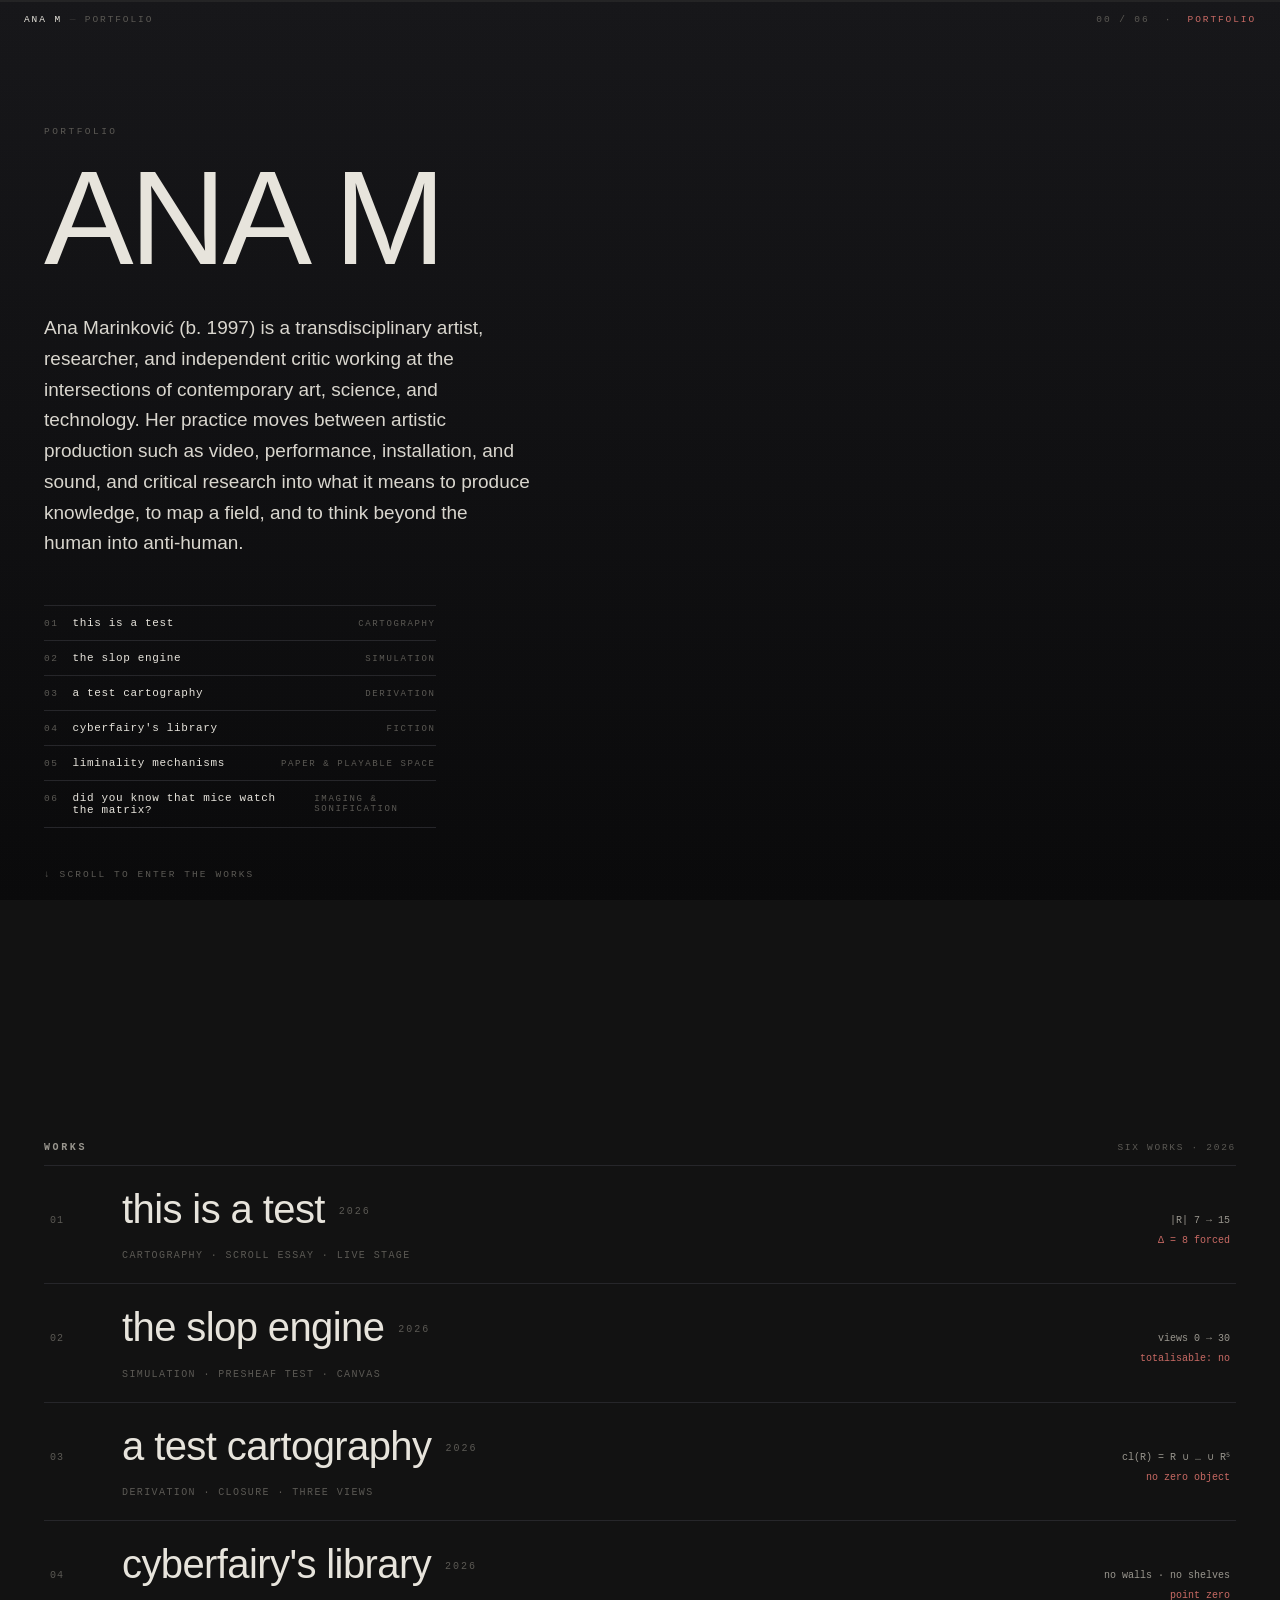
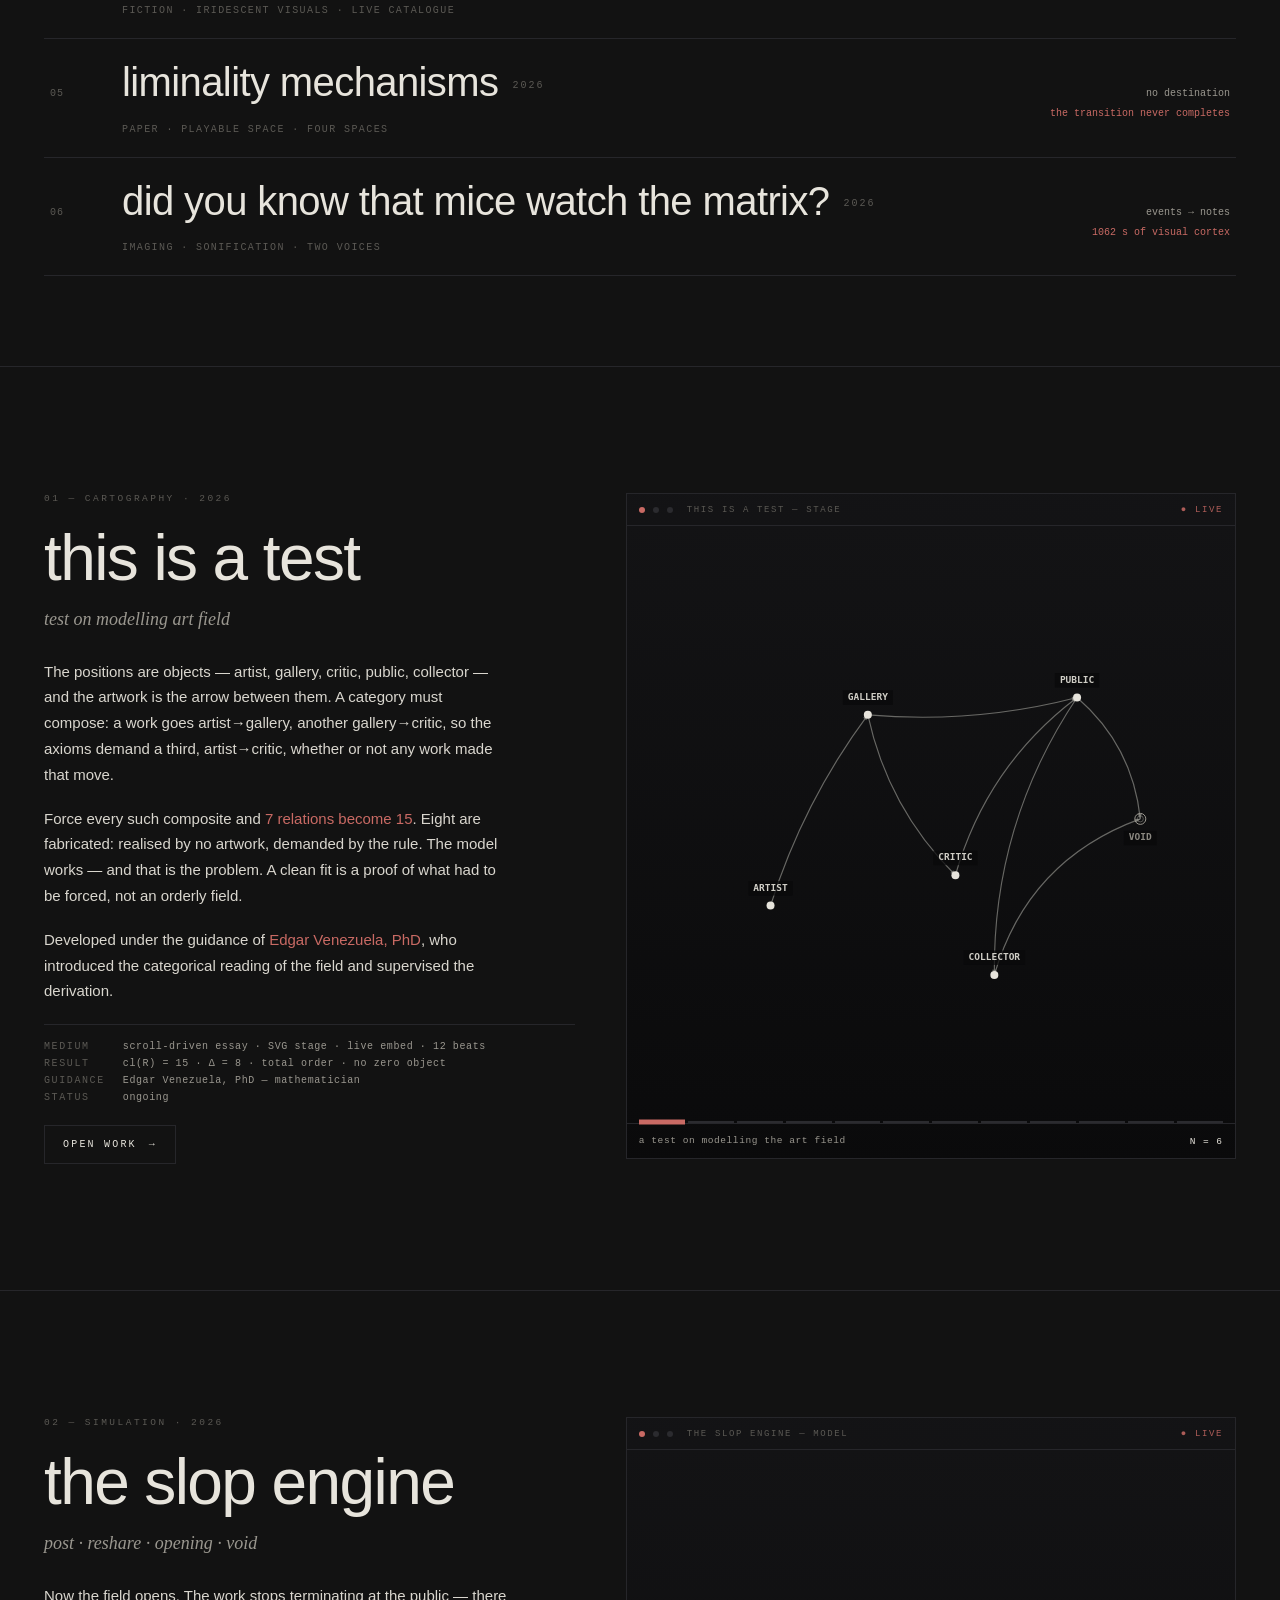
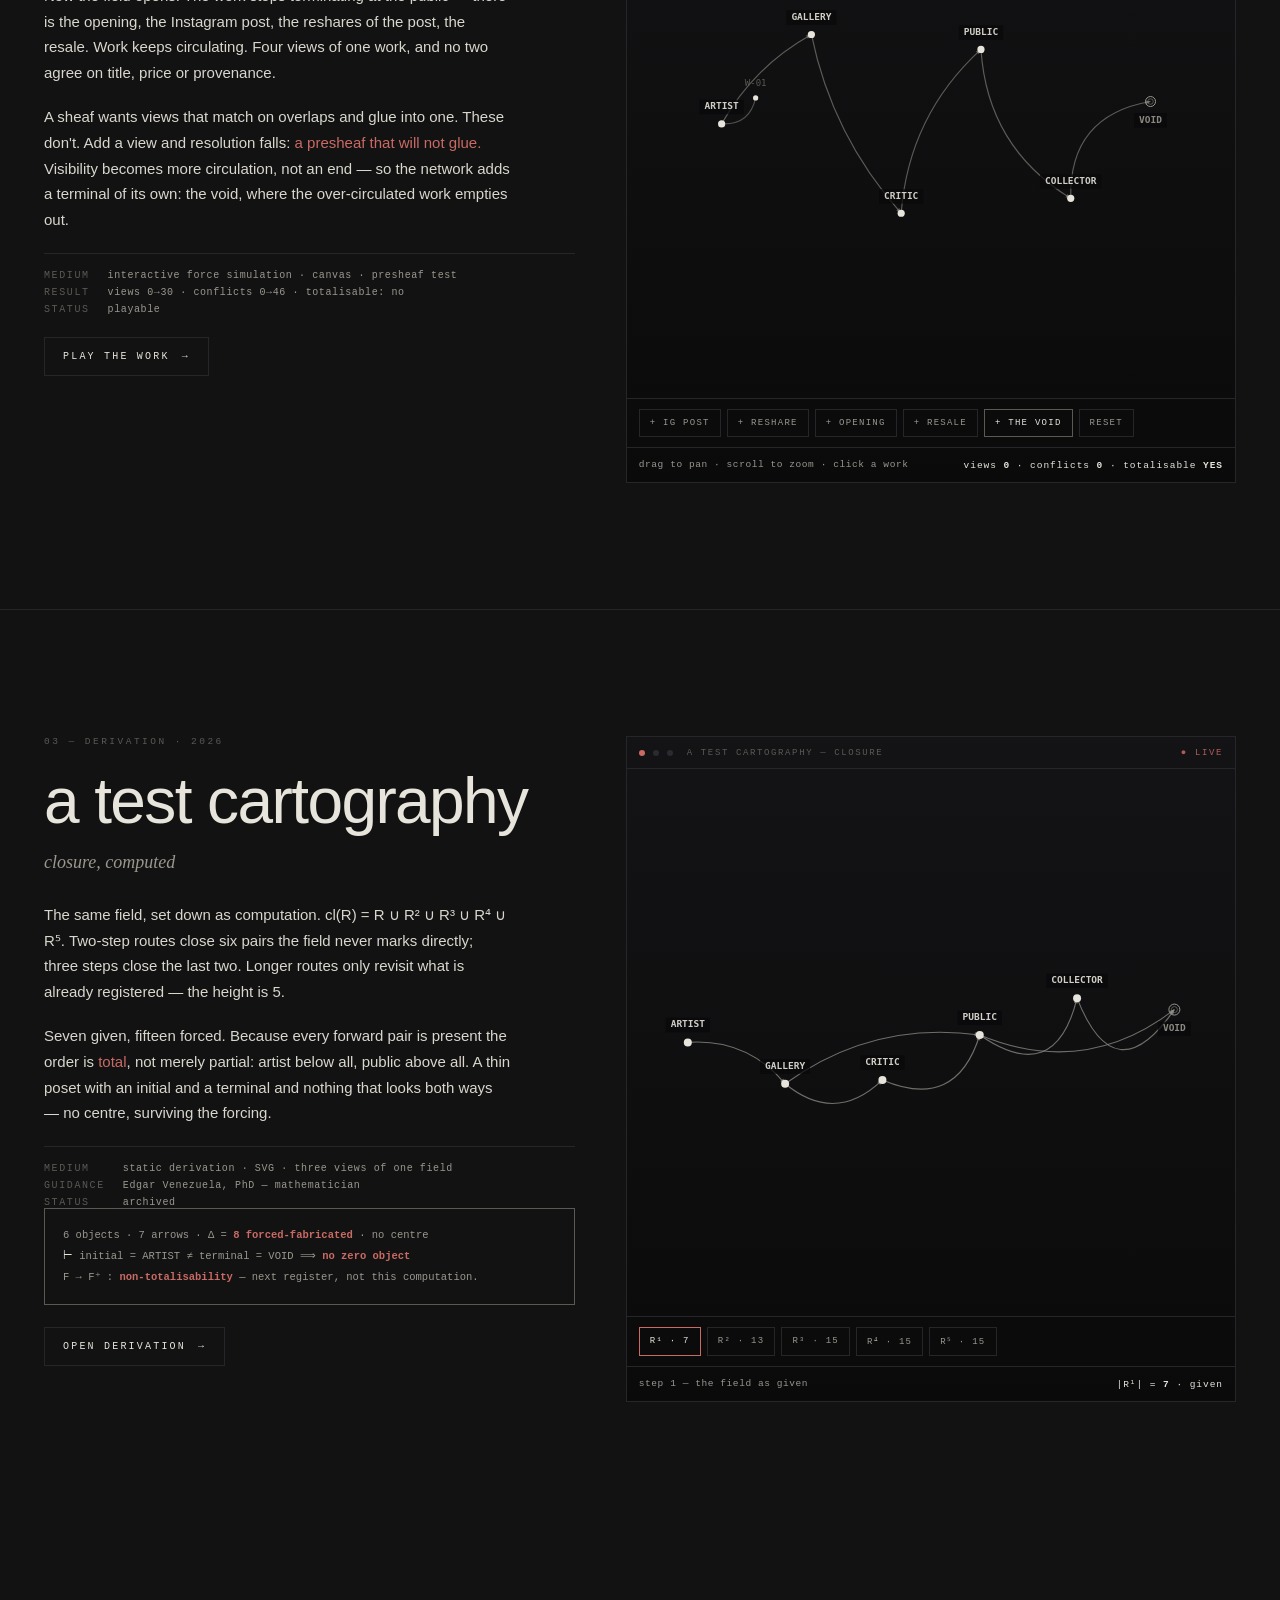
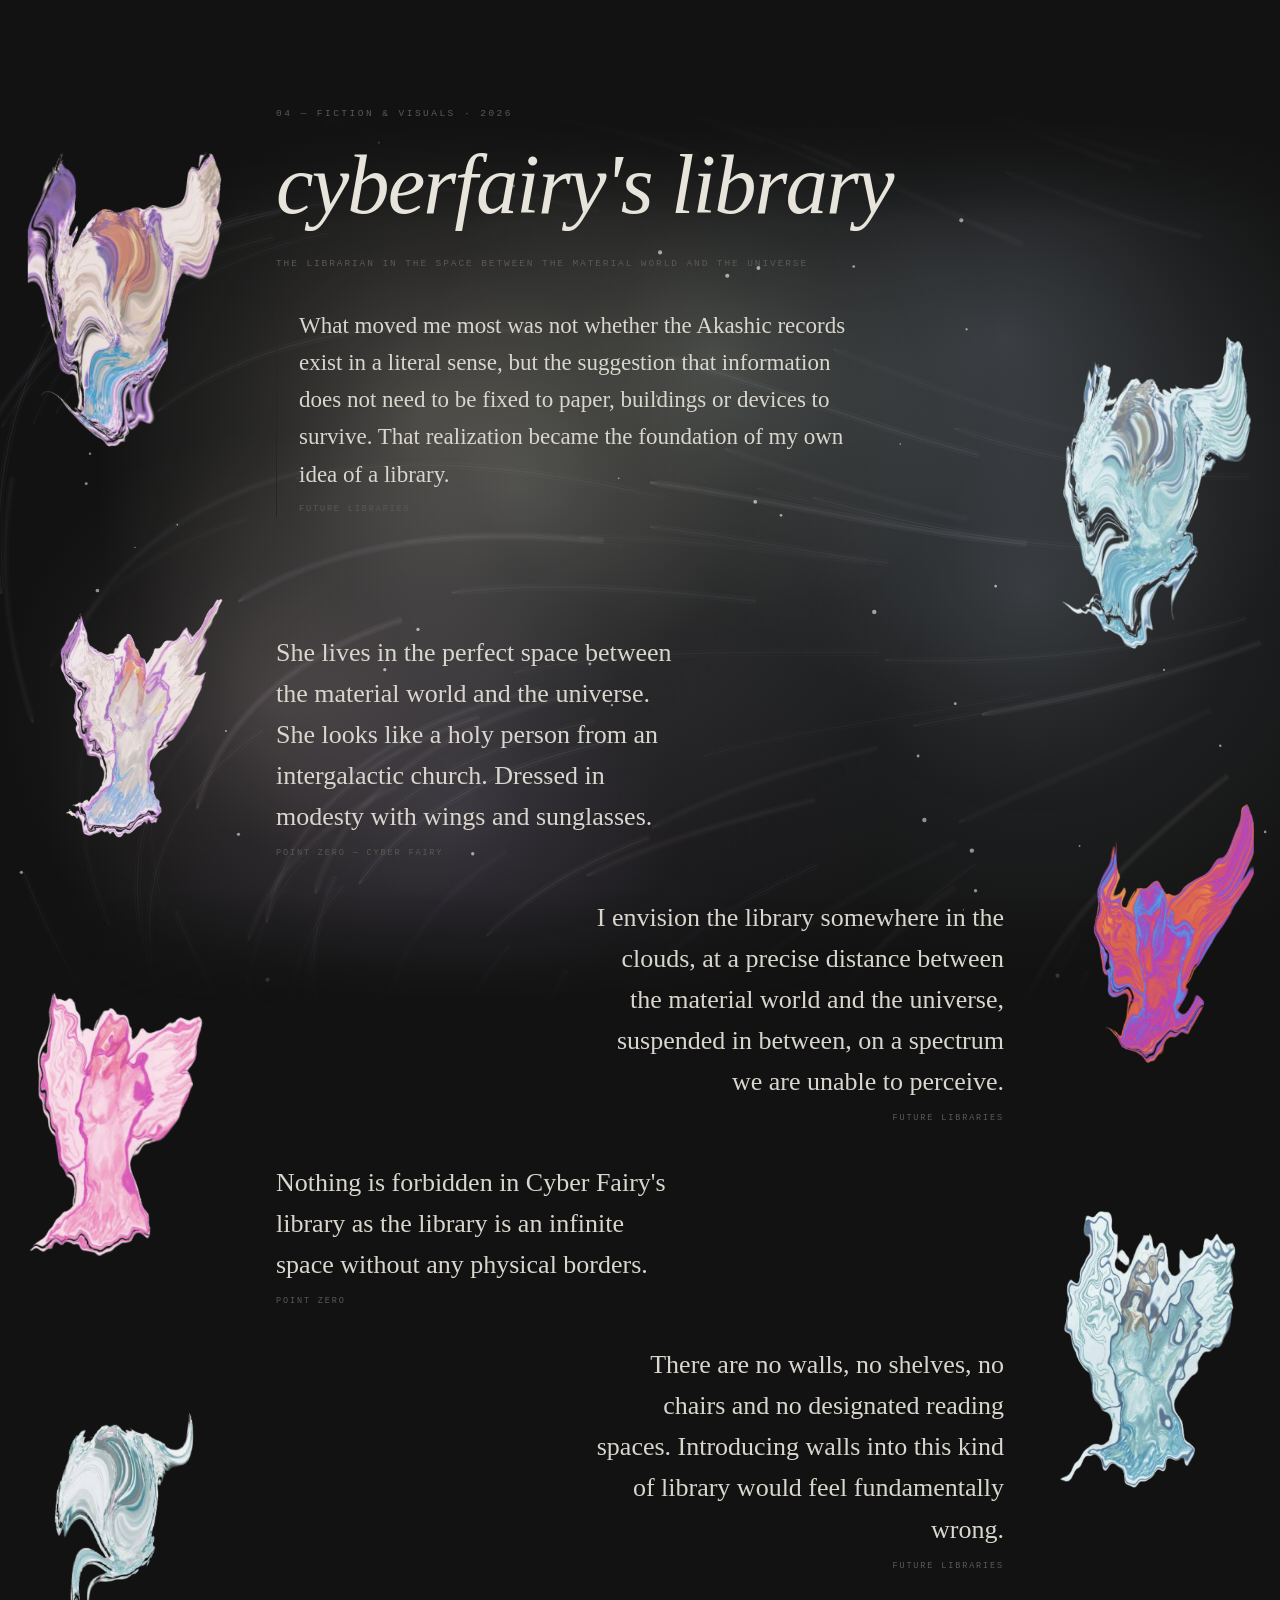
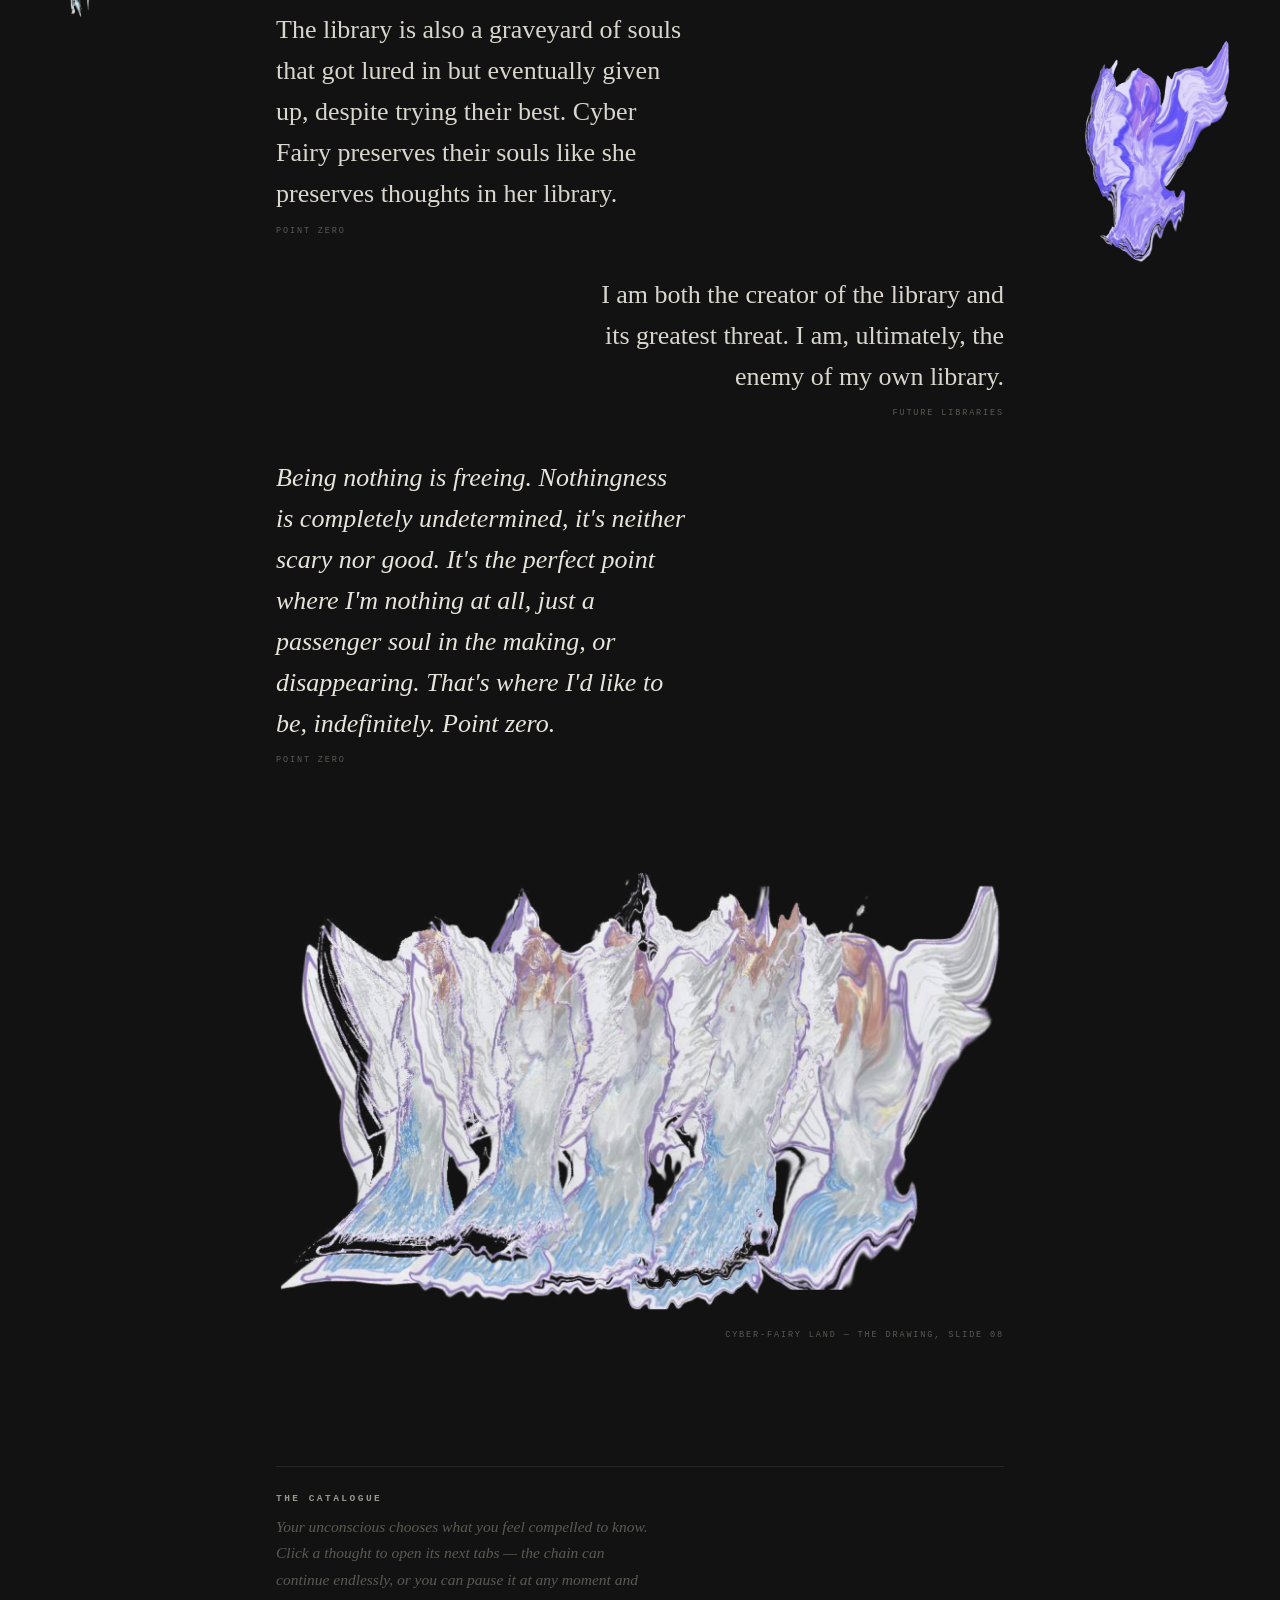
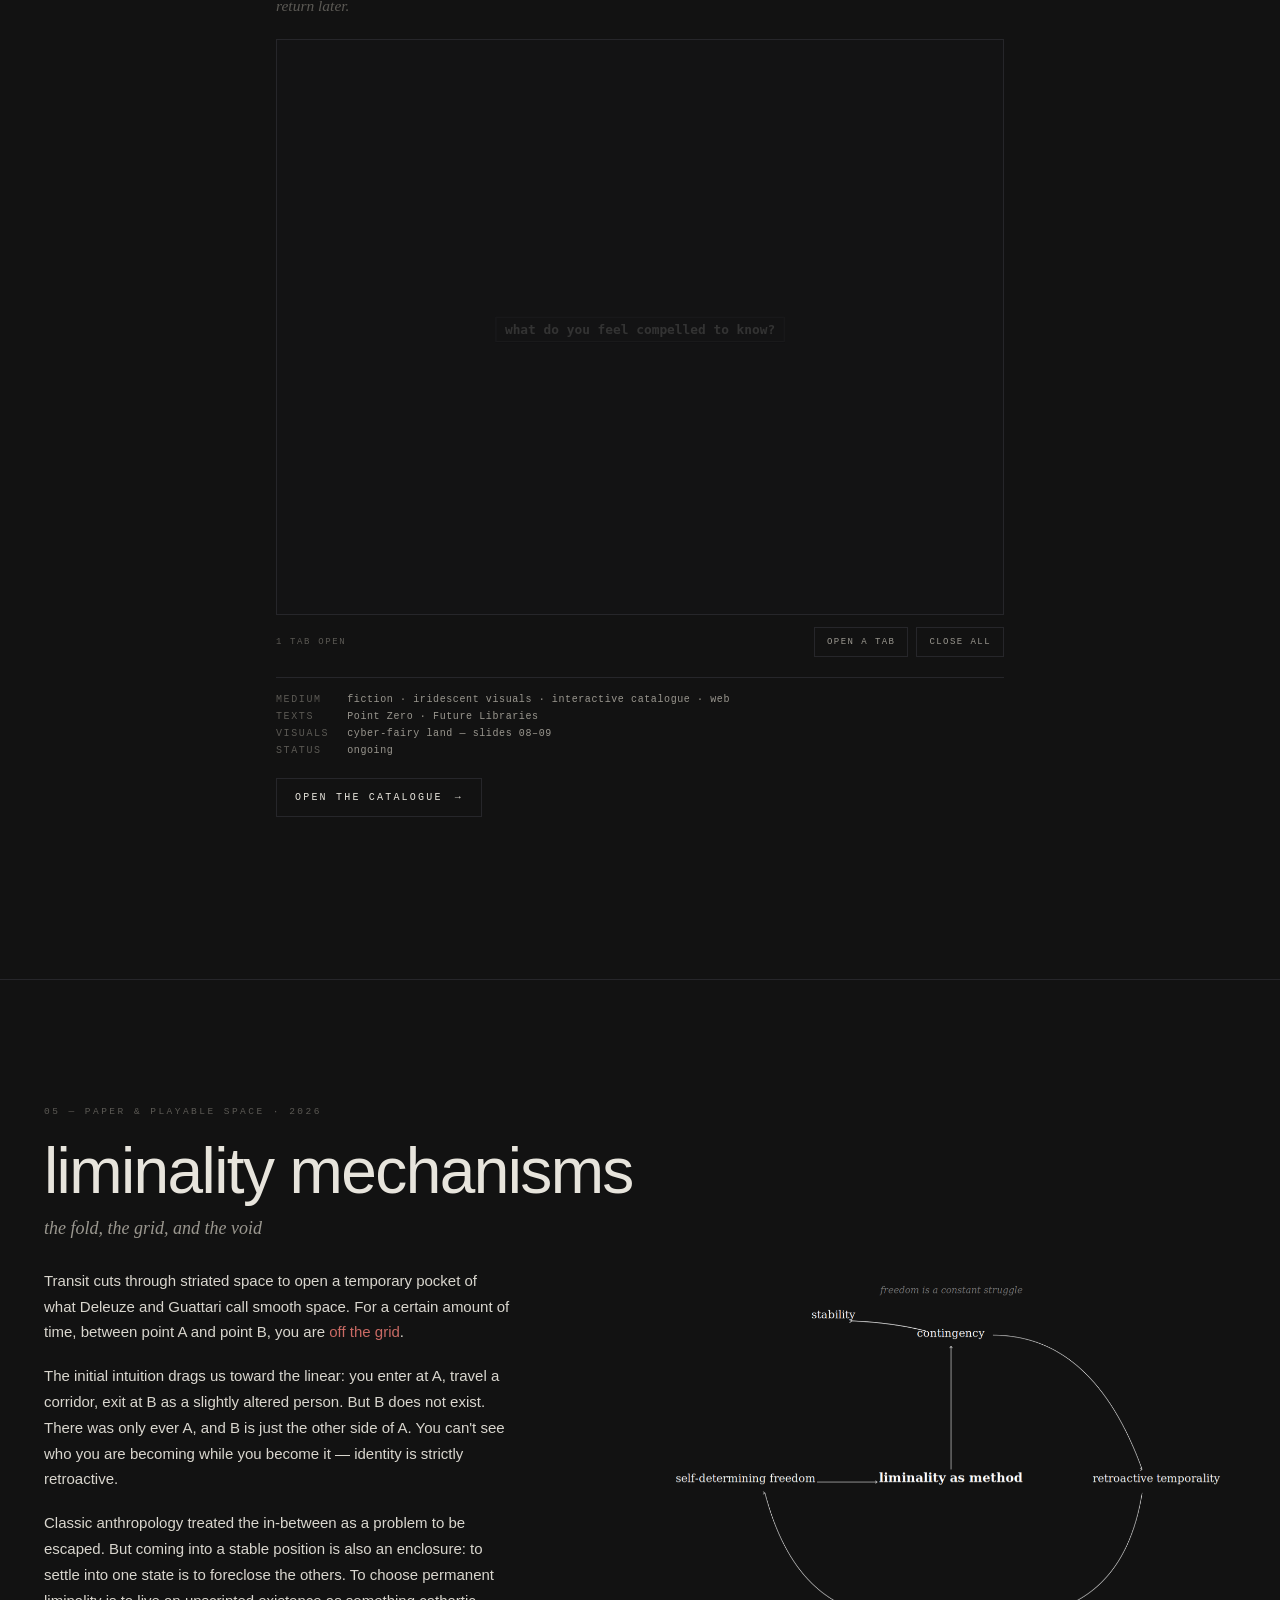
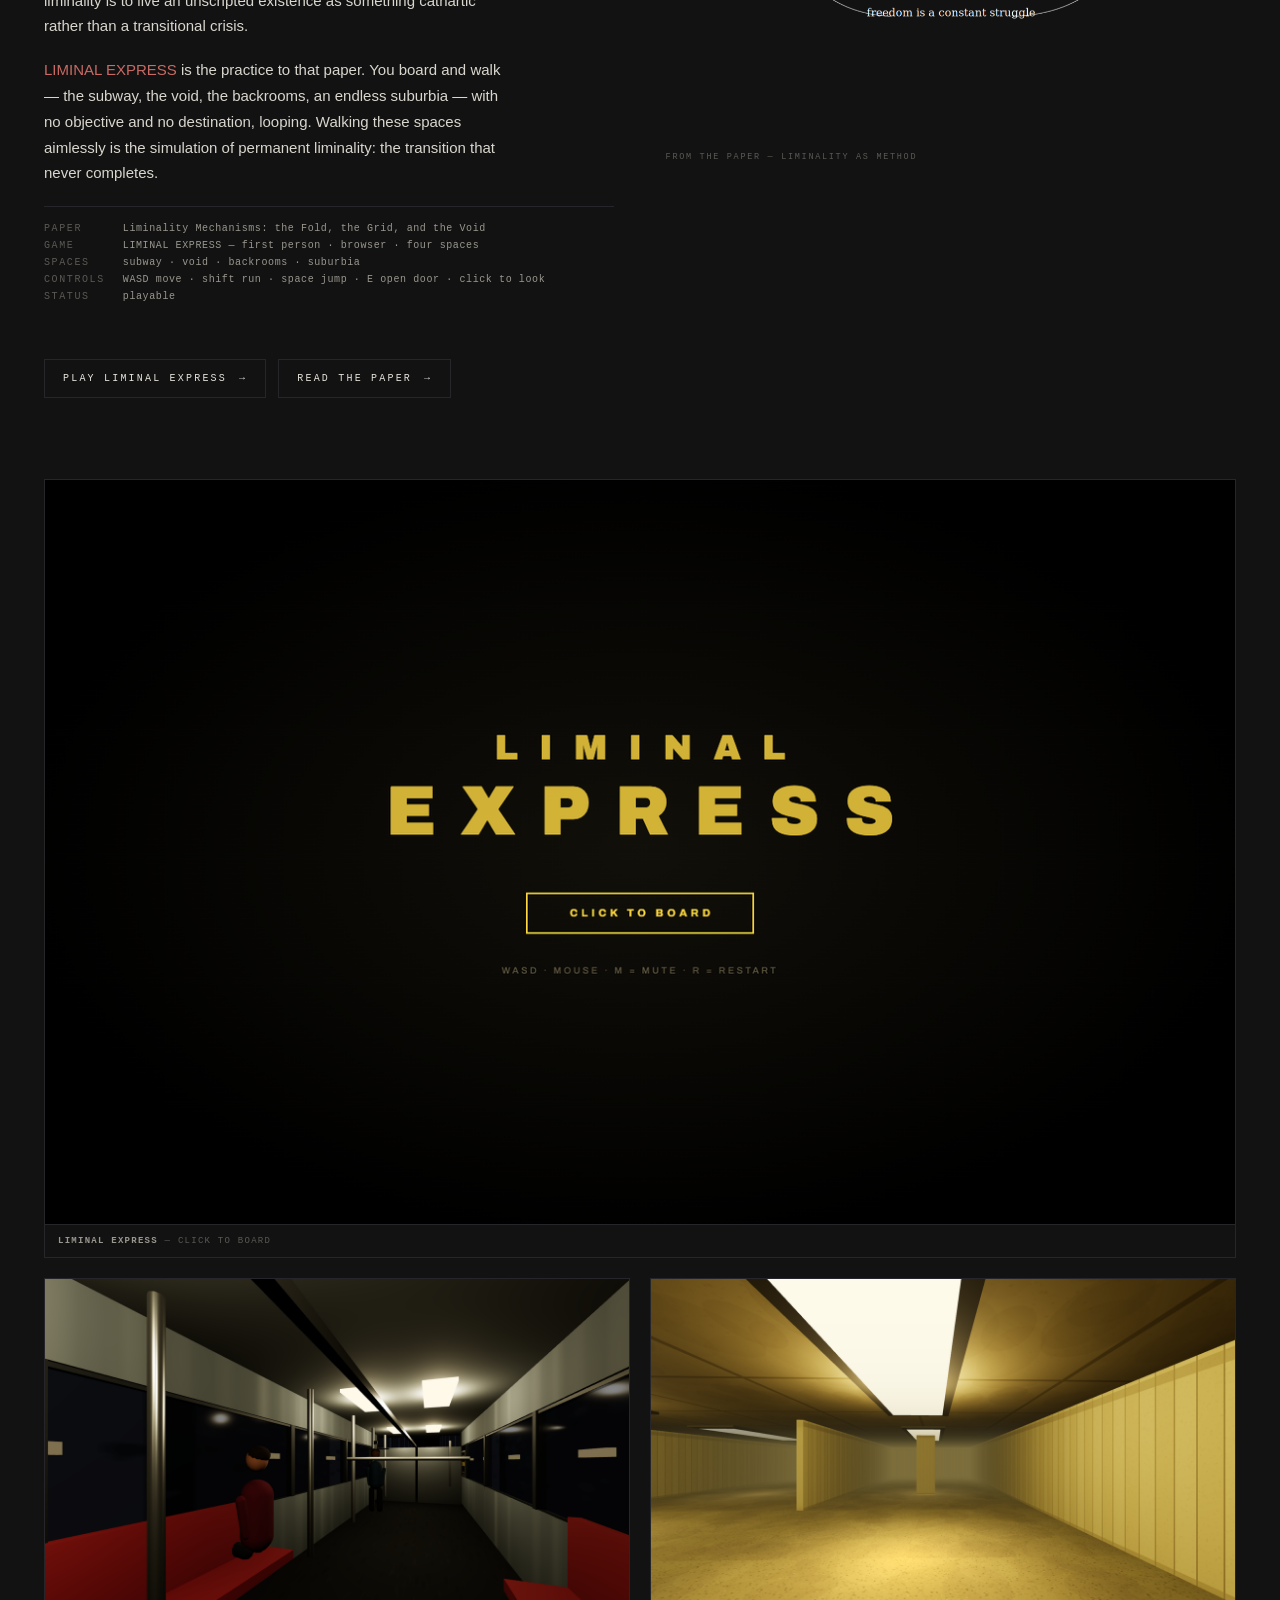
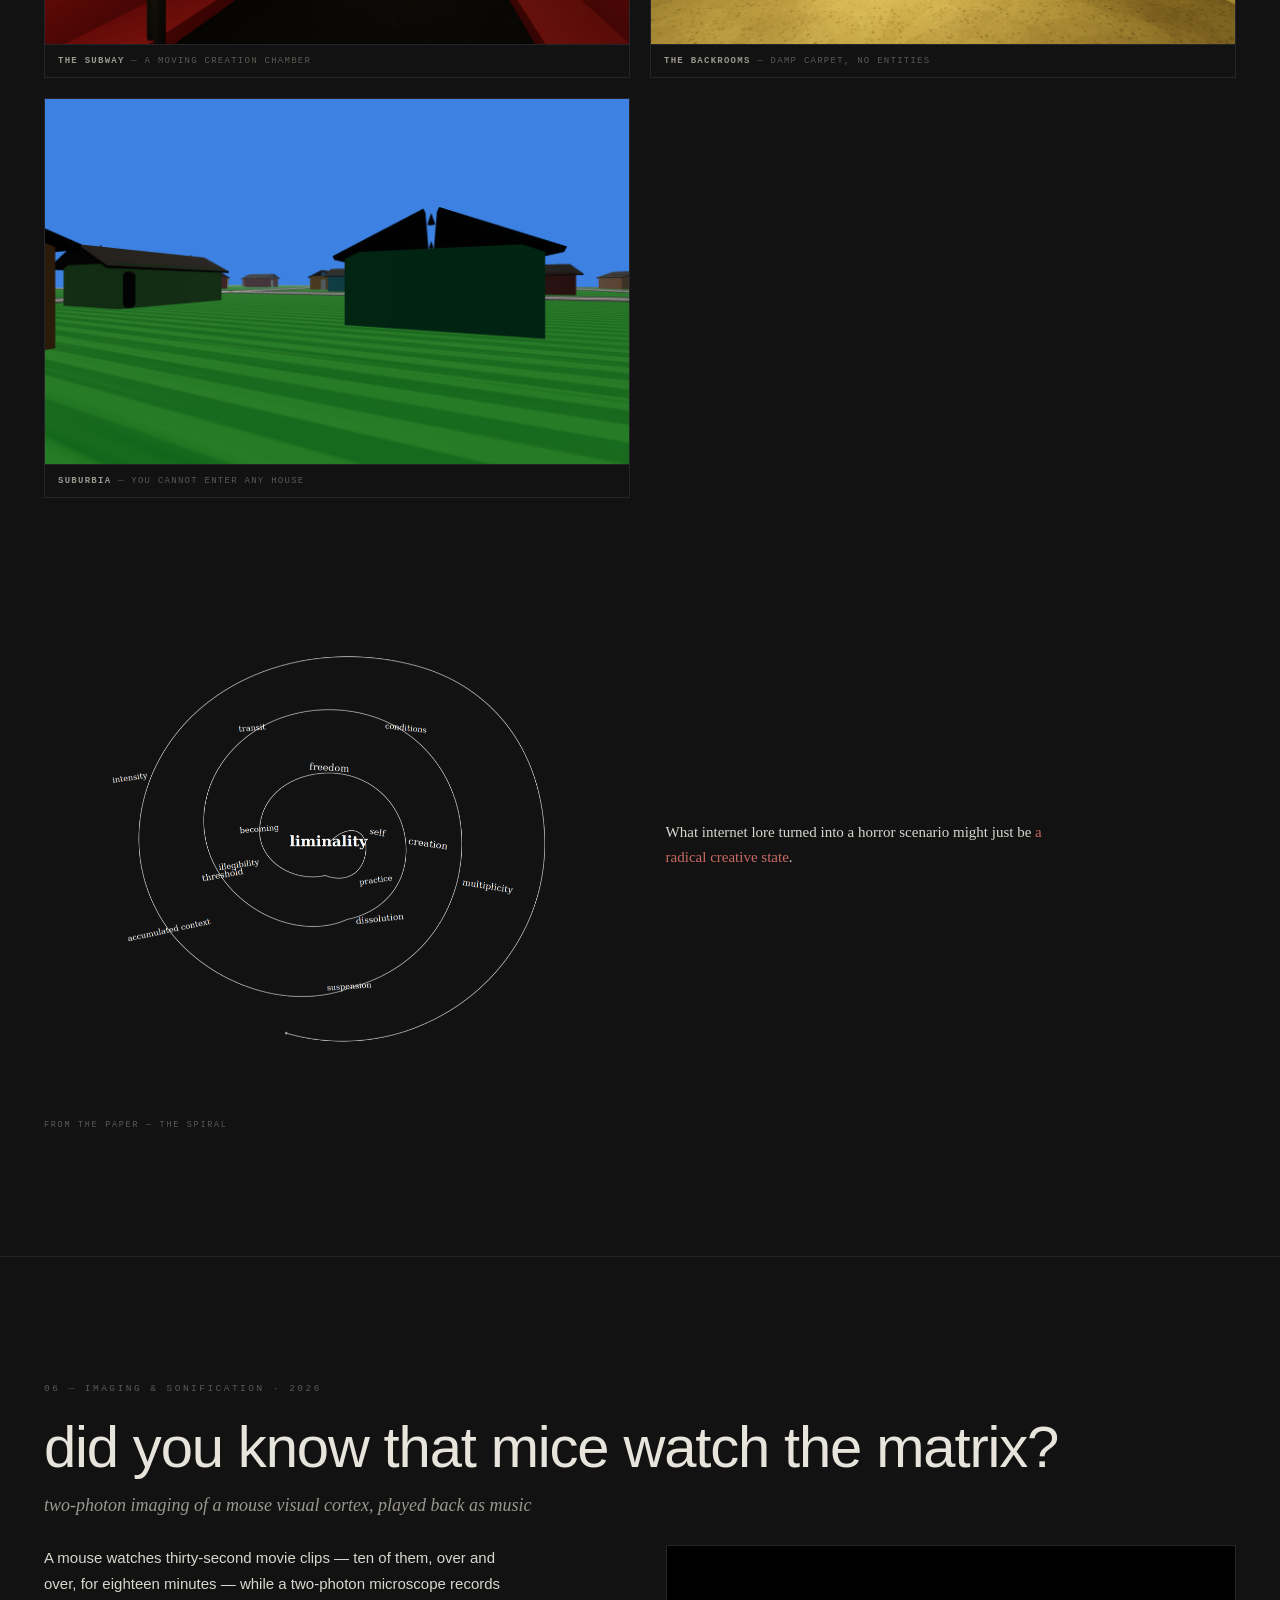
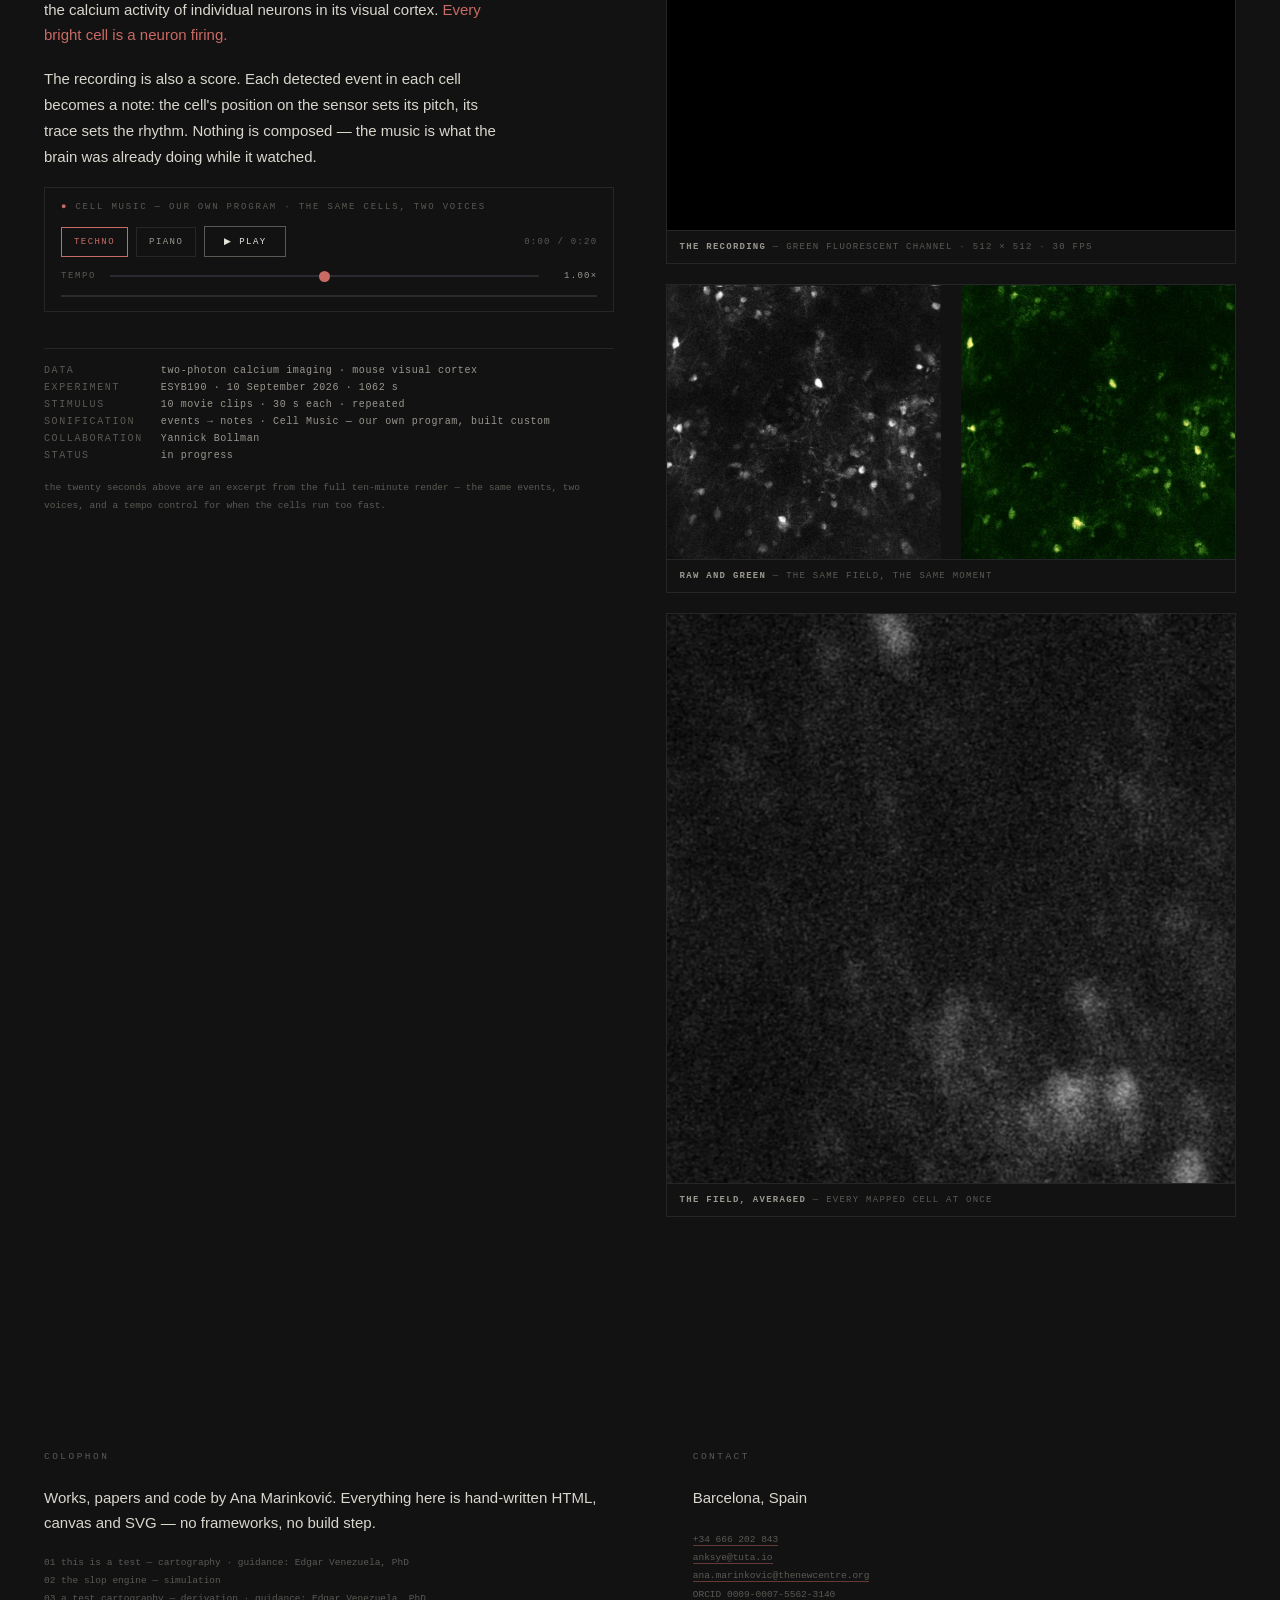
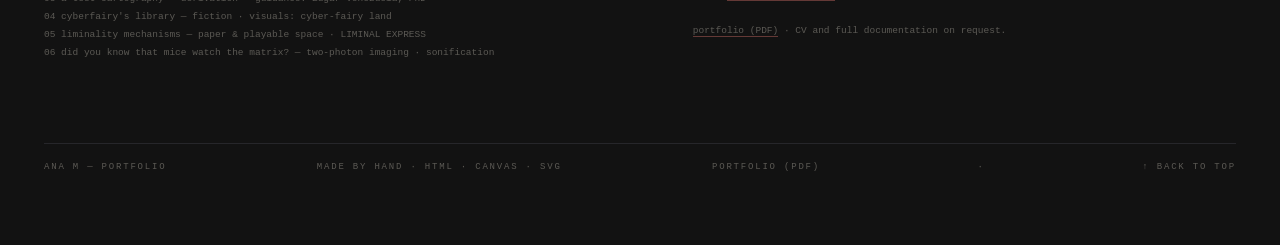
==== index.html @ 108de3d3 "Add files via upload" ====
<!doctype html>
<html lang="en">
<head>
<meta charset="utf-8">
<meta name="viewport" content="width=device-width, initial-scale=1">
<meta name="color-scheme" content="dark">
<title>Ana M — Portfolio</title>
<!-- ============================================================
     Ana M — portfolio
     01 this is a test            a-test-cartography.html
     02 cyberfairy's library      (fiction + iridescent visuals + live catalogue)
     03 the slop engine           points-of-view.html
     04 a test cartography        test-cartography.html
     EDIT: contact line near the bottom (search for you@example.com)
     ============================================================ -->
<style>
:root{
  --bg0:#17171a; --bg1:#0a0a0b;
  --ink:#e7e4dc; --soft:#d9d6ce; --mut:#9a978f; --dim:#5b5954; --hair:#26262a;
  --red:#c96a64; --red-dim:#8a5550;
  --mono:ui-monospace,SFMono-Regular,Menlo,Consolas,'Courier New',monospace;
  --sans:Roboto,-apple-system,BlinkMacSystemFont,'Segoe UI','Helvetica Neue',Arial,sans-serif;
  --serif:Georgia,'Times New Roman',serif;
}
*{box-sizing:border-box}
html{scroll-behavior:smooth;scrollbar-color:#2b2b2f #0d0d0e}
body{
  margin:0;background:linear-gradient(180deg,var(--bg0) 0%,var(--bg1) 100%) fixed;
  color:var(--ink);font-family:var(--sans);-webkit-font-smoothing:antialiased;
  overflow-x:hidden;
}
::selection{background:var(--red);color:#0a0a0b}
::-webkit-scrollbar{width:9px}
::-webkit-scrollbar-track{background:#0d0d0e}
::-webkit-scrollbar-thumb{background:#2b2b2f}
a{color:inherit;text-decoration:none}
@media (pointer:fine){ body{cursor:none} a,button{cursor:none} }

/* ---------- fixed furniture ---------- */
#field{position:fixed;inset:0;width:100%;height:100%;z-index:1;pointer-events:none}
body.plated #field{opacity:.26}
#grain{
  position:fixed;inset:0;z-index:3;pointer-events:none;opacity:.5;
  background-image:radial-gradient(rgba(255,255,255,.028) 1px,transparent 1px);
  background-size:3px 3px;mix-blend-mode:overlay;
}
#prog{position:fixed;top:0;left:0;right:0;height:2px;background:rgba(231,228,220,.06);z-index:50}
#prog i{display:block;height:100%;width:0;background:var(--ink)}
#hud{
  position:fixed;top:14px;left:24px;right:24px;z-index:50;pointer-events:none;
  display:flex;justify-content:space-between;gap:16px;
  font-family:var(--mono);font-size:9.5px;letter-spacing:.2em;text-transform:uppercase;color:var(--dim);
}
#hud b{color:var(--ink);font-weight:500}
#hud .red{color:var(--red)}
#reticle{position:fixed;left:0;top:0;z-index:60;pointer-events:none;opacity:0;transition:opacity .25s}
#reticle i{
  position:absolute;display:block;width:26px;height:26px;margin:-13px 0 0 -13px;
  border:1px solid rgba(231,228,220,.28);border-radius:50%;transition:border-color .18s,transform .18s;
}
#reticle u{position:absolute;display:block;background:rgba(231,228,220,.5);transition:background .18s}
#reticle u:nth-child(2){width:1px;height:7px;margin:-16px 0 0 0}
#reticle u:nth-child(3){width:1px;height:7px;margin:9px 0 0 0}
#reticle u:nth-child(4){width:7px;height:1px;margin:0 0 0 -16px}
#reticle u:nth-child(5){width:7px;height:1px;margin:0 0 0 9px}
#reticle.on i{border-color:var(--red);transform:scale(1.5)}
#reticle.on u{background:var(--red)}
#reticle.press i{transform:scale(.7)}

/* ---------- scroll ---------- */
main{position:relative;z-index:2}
.wrap{width:min(1240px,100%);margin:0 auto;padding:0 24px}

#hero{min-height:100vh;display:flex;flex-direction:column;justify-content:center;padding:14vh 0 12vh}
.kick{
  font-family:var(--mono);font-size:9.5px;letter-spacing:.26em;text-transform:uppercase;
  color:var(--dim);margin:0 0 2.4em;
}
h1{
  font-size:clamp(44px,10.5vw,168px);line-height:.86;letter-spacing:-.03em;font-weight:500;
  margin:0 0 .28em;
}
h1 .r{color:var(--red)}
.lede{max-width:46ch;font-size:clamp(15px,1.5vw,19px);line-height:1.62;color:var(--soft);margin:0 0 2.4em}
.heroindex{list-style:none;margin:0 0 2.6em;padding:0;max-width:44ch}
.heroindex li{
  display:flex;align-items:baseline;gap:14px;padding:11px 0;border-top:1px solid var(--hair);
  font-family:var(--mono);font-size:11px;letter-spacing:.06em;color:var(--ink);
}
.heroindex li:last-child{border-bottom:1px solid var(--hair)}
.heroindex li span{color:var(--dim);font-size:9.5px;letter-spacing:.16em}
.heroindex li em{margin-left:auto;font-style:normal;font-size:9px;letter-spacing:.18em;text-transform:uppercase;color:var(--dim)}
.cue{margin-top:3em;font-family:var(--mono);font-size:9.5px;letter-spacing:.22em;text-transform:uppercase;color:var(--dim)}
.cue span{display:inline-block;animation:bob 2.4s ease-in-out infinite}
@keyframes bob{50%{transform:translateY(5px)}}

/* ---------- index ---------- */
#index{padding:16vh 0 10vh}
.shead{
  display:flex;align-items:baseline;justify-content:space-between;gap:20px;
  border-bottom:1px solid var(--hair);padding-bottom:12px;margin-bottom:0;
}
.shead h2{margin:0;font-family:var(--mono);font-size:10px;font-weight:600;letter-spacing:.26em;text-transform:uppercase;color:var(--mut)}
.shead em{font-family:var(--mono);font-size:9.5px;letter-spacing:.18em;color:var(--dim);font-style:normal;text-transform:uppercase}
.row{
  display:grid;grid-template-columns:52px 1fr auto;gap:20px;align-items:baseline;
  padding:22px 6px;border-bottom:1px solid var(--hair);position:relative;
  transition:padding-left .35s cubic-bezier(.2,.8,.2,1);
}
.row::before{content:'';position:absolute;left:0;top:0;bottom:0;width:2px;background:var(--red);
  transform:scaleY(0);transform-origin:top;transition:transform .35s cubic-bezier(.2,.8,.2,1)}
.row:hover{padding-left:20px}
.row:hover::before{transform:scaleY(1)}
.row .n{font-family:var(--mono);font-size:10px;color:var(--dim);letter-spacing:.1em}
.row .t{display:block;font-size:clamp(20px,3.2vw,40px);line-height:1.06;letter-spacing:-.015em;margin:0 0 .5em}
.row .t .y{font-family:var(--mono);font-size:10px;letter-spacing:.2em;color:var(--dim);margin-left:14px;vertical-align:middle}
.row .s{display:block;font-family:var(--mono);font-size:10px;letter-spacing:.14em;text-transform:uppercase;color:var(--dim);margin:0}
.row .stat{font-family:var(--mono);font-size:10px;line-height:2;color:var(--mut);text-align:right;white-space:nowrap}
.row .stat .r{color:var(--red)}
.row:hover .stat{color:var(--ink)}
@media (max-width:760px){
  .row{grid-template-columns:36px 1fr;gap:14px}
  .row .stat{grid-column:2;text-align:left;margin-top:10px}
}

/* ---------- work sections ---------- */
.work{padding:14vh 0 14vh;border-top:1px solid var(--hair)}
.wgrid{display:grid;grid-template-columns:minmax(300px,1fr) minmax(0,1.15fr);gap:clamp(24px,4vw,64px);align-items:start}
@media (max-width:980px){.wgrid{grid-template-columns:1fr}}
.wmeta{position:sticky;top:14vh}
@media (max-width:980px){.wmeta{position:static}}
.work h3{font-size:clamp(30px,5vw,64px);line-height:.98;letter-spacing:-.025em;font-weight:500;margin:.1em 0 .3em}
.work .sub{font-family:var(--serif);font-style:italic;font-size:clamp(14px,1.5vw,18px);color:var(--mut);margin:0 0 1.6em}
.work p.body{font-size:15px;line-height:1.72;color:var(--soft);margin:0 0 1.2em;max-width:56ch}
.work p.body .r{color:var(--red)}
.spec{display:grid;grid-template-columns:auto 1fr;gap:6px 18px;font-family:var(--mono);font-size:10px;
  letter-spacing:.06em;color:var(--mut);margin:2em 0 0;border-top:1px solid var(--hair);padding-top:16px}
.spec dt{color:var(--dim);letter-spacing:.16em;text-transform:uppercase}
.spec dd{margin:0}
.open{
  display:inline-flex;align-items:center;gap:12px;margin-top:2.2em;
  font-family:var(--mono);font-size:10px;letter-spacing:.22em;text-transform:uppercase;
  border:1px solid var(--hair);padding:13px 18px;position:relative;overflow:hidden;
  transition:border-color .3s,color .3s;
}
.open span{position:relative;z-index:1}
.open::after{content:'';position:absolute;inset:0;background:var(--red);transform:translateY(101%);
  transition:transform .38s cubic-bezier(.2,.8,.2,1)}
.open:hover{border-color:var(--red);color:#0a0a0b}
.open:hover::after{transform:translateY(0)}
.open .ar{transition:transform .3s}
.open:hover .ar{transform:translateX(5px)}

/* ---------- plates ---------- */
.plate{
  position:sticky;top:11vh;height:min(74vh,720px);border:1px solid var(--hair);
  background:linear-gradient(180deg,rgba(20,20,22,.92),rgba(10,10,11,.92));
  display:flex;flex-direction:column;overflow:hidden;
}
@media (max-width:980px){.plate{position:relative;top:0;height:auto;min-height:64vh}}
.ptop{
  display:flex;align-items:center;gap:8px;height:32px;padding:0 12px;border-bottom:1px solid var(--hair);
  font-family:var(--mono);font-size:9px;letter-spacing:.18em;text-transform:uppercase;color:var(--dim);flex:none;
}
.ptop .dot{width:6px;height:6px;border-radius:50%;background:#2b2b2f}
.ptop .dot.r{background:var(--red)}
.ptop .live{margin-left:auto;color:var(--red);opacity:.85}
.ptop .ttl{margin-left:6px}
.pcv{position:relative;flex:1;min-height:0}
.pcv canvas{position:absolute;inset:0;width:100%;height:100%;display:block}
.pbot{flex:none;border-top:1px solid var(--hair);padding:10px 12px;font-family:var(--mono);font-size:9.5px;
  letter-spacing:.1em;color:var(--dim);display:flex;justify-content:space-between;gap:12px;align-items:center}
.pbot .cap{color:var(--mut);letter-spacing:.06em;line-height:1.5}
.pbot .num{color:var(--ink);white-space:nowrap}
.pbot .num .r{color:var(--red)}
.ticks{display:flex;gap:3px;padding:9px 12px 0;flex:none}
.ticks b{flex:1;height:2px;background:#2b2b2f;transition:background .25s,transform .25s;cursor:none}
.ticks b.on{background:var(--red);transform:scaleY(2.5)}
.ticks b.past{background:#4a4a46}
.pbtns{display:flex;flex-wrap:wrap;gap:6px;padding:10px 12px;border-top:1px solid var(--hair);flex:none}
.pbtns button{
  font-family:var(--mono);font-size:9px;letter-spacing:.14em;text-transform:uppercase;
  color:var(--mut);background:transparent;border:1px solid var(--hair);padding:8px 10px;transition:.18s;
}
.pbtns button:hover{color:var(--ink);border-color:var(--ink)}
.pbtns button.sat:hover{color:var(--red);border-color:var(--red)}
.pbtns button.void{color:var(--ink);border-color:var(--dim)}
.pbtns button.void:hover{background:var(--ink);color:#0a0a0b}

/* ---------- cyberfairy's library — dark chapter ---------- */
.skywrap{
  position:sticky;top:0;height:100vh;margin-bottom:-100vh;z-index:0;pointer-events:none;
  -webkit-mask-image:linear-gradient(180deg,transparent 0%,#000 13%,#000 87%,transparent 100%);
  mask-image:linear-gradient(180deg,transparent 0%,#000 13%,#000 87%,transparent 100%);
}
.skywrap canvas{display:block;width:100%;height:100%}
.chapter{position:relative;z-index:2;padding:20vh 0 18vh}
.chapin{position:relative;width:min(760px,100%);margin:0 auto;padding:0 26px}
.chapter .kick{color:var(--dim)}
.chapter h3{
  font-family:var(--serif);font-weight:400;font-style:italic;color:var(--ink);
  font-size:clamp(36px,6.6vw,86px);line-height:1.02;letter-spacing:-.022em;margin:.16em 0 .3em;
}
.chapter .sub{
  font-family:var(--mono);font-size:9.5px;letter-spacing:.2em;text-transform:uppercase;
  color:var(--dim);margin:0 0 3.6em;line-height:2;
}
.chapter .statement{
  font-family:var(--serif);font-size:clamp(16px,1.9vw,23px);line-height:1.62;color:var(--soft);
  max-width:52ch;margin:0 0 5em;padding-left:22px;border-left:1px solid var(--hair);
}
.chapter .statement .src{
  display:block;margin-top:1.2em;font-family:var(--mono);font-size:8.5px;letter-spacing:.22em;
  text-transform:uppercase;color:var(--dim);font-style:normal;
}
.chapgrid{
  position:relative;z-index:2;display:grid;
  grid-template-columns:minmax(0,1fr) minmax(0,780px) minmax(0,1fr);
  gap:clamp(10px,1.6vw,34px);align-items:start;width:min(1700px,100%);margin:0 auto;padding:0 18px;
}
.rail{display:flex;flex-direction:column;gap:15vh;padding-top:4vh}
.rail img{display:block;width:100%;height:auto;mix-blend-mode:screen;animation:floaty 26s ease-in-out infinite}
.rail-r{margin-top:20vh}
.rail img:nth-child(2){width:84%;align-self:flex-end;animation-duration:32s;animation-delay:-7s}
.rail img:nth-child(3){width:92%;animation-duration:22s;animation-delay:-12s}
.rail img:nth-child(4){width:76%;align-self:center;animation-duration:35s;animation-delay:-3s}
@media (max-width:1180px){
  .chapgrid{grid-template-columns:1fr;padding:0}
  .rail{display:none}
}
.chapin{position:relative;width:100%;margin:0;padding:0 26px}

.bigfairy{margin:12vh 0 4vh}
.bigfairy img{display:block;width:100%;height:auto;mix-blend-mode:screen}
.bigfairy figcaption{
  margin-top:16px;font-family:var(--mono);font-size:8.5px;letter-spacing:.22em;
  text-transform:uppercase;color:var(--dim);text-align:right;
}
.note a{border-bottom:1px solid rgba(201,106,100,.45);transition:border-color .2s,color .2s}
.note a:hover{color:var(--ink);border-color:var(--red)}

.leaves{display:flex;flex-direction:column;gap:2.4em;margin-top:6vh}
.leaf{
  margin:0;padding:0;max-width:46ch;
  opacity:0;transform:translateY(30px);
  transition:opacity 1.2s cubic-bezier(.2,.8,.2,1),transform 1.2s cubic-bezier(.2,.8,.2,1);
}
.leaf:nth-child(even){margin-left:auto;text-align:right}
.leaf.in{opacity:1;transform:none}
.leafin{animation:drift 13s ease-in-out infinite}
.leaf:nth-child(even) .leafin{animation-duration:17s;animation-direction:reverse}
@keyframes drift{50%{transform:translate3d(0,-11px,0)}}
.leaf p{
  margin:0;font-family:var(--serif);font-size:clamp(17px,2.15vw,26px);line-height:1.58;
  color:var(--soft);
}
.leaf .src{
  display:block;margin-top:1.3em;font-family:var(--mono);font-size:8.5px;letter-spacing:.22em;
  text-transform:uppercase;color:var(--dim);
}
.leaf.last p{color:var(--ink);font-style:italic}

.cat{margin-top:14vh;border-top:1px solid var(--hair);padding-top:26px}
.cat h4{
  margin:0 0 10px;font-family:var(--mono);font-size:9.5px;font-weight:600;letter-spacing:.26em;
  text-transform:uppercase;color:var(--mut);
}
.cat .hint{font-family:var(--serif);font-style:italic;font-size:15.5px;line-height:1.7;color:var(--dim);margin:0 0 20px;max-width:48ch}
.catcv{position:relative;height:min(64vh,580px);border:1px solid var(--hair);background:rgba(20,20,22,.5)}
.catcv canvas{position:absolute;inset:0;width:100%;height:100%;display:block}
.catfoot{
  display:flex;justify-content:space-between;align-items:center;gap:14px;flex-wrap:wrap;
  padding-top:12px;font-family:var(--mono);font-size:9px;letter-spacing:.18em;text-transform:uppercase;color:var(--dim);
}
.catbtns{display:flex;gap:8px}
.catbtns button{
  font-family:var(--mono);font-size:9px;letter-spacing:.16em;text-transform:uppercase;
  color:var(--mut);background:transparent;border:1px solid var(--hair);padding:9px 12px;transition:.2s;
}
.catbtns button:hover{color:var(--ink);border-color:var(--ink)}
.chapter .spec dt{color:var(--dim)}
.chapter .spec dd{color:var(--mut)}

/* ---------- work 05 — liminality ---------- */
.liminal h3{margin-bottom:.24em}
.lcols{display:grid;grid-template-columns:minmax(0,1fr) minmax(0,1fr);gap:clamp(24px,4vw,60px);align-items:start;margin:0 0 9vh}
@media (max-width:900px){.lcols{grid-template-columns:1fr}}
.lfig{margin:0}
.lfig img{display:block;width:100%;height:auto;mix-blend-mode:screen}
.lfig figcaption{
  margin-top:14px;font-family:var(--mono);font-size:8.5px;letter-spacing:.2em;
  text-transform:uppercase;color:var(--dim);
}
.spaces{display:grid;grid-template-columns:repeat(2,minmax(0,1fr));gap:clamp(12px,1.6vw,20px);margin:0 0 9vh}
@media (max-width:700px){.spaces{grid-template-columns:1fr}}
.space{margin:0;border:1px solid var(--hair)}
.space img{display:block;width:100%;height:auto}
.space figcaption{
  padding:11px 13px;font-family:var(--mono);font-size:9px;letter-spacing:.14em;
  text-transform:uppercase;color:var(--dim);border-top:1px solid var(--hair);
}
.space figcaption b{color:var(--mut);font-weight:600}
.space.s1{grid-column:1 / -1}
.spiralrow{display:grid;grid-template-columns:minmax(0,1fr) minmax(0,1fr);gap:clamp(24px,4vw,60px);align-items:center}
@media (max-width:900px){.spiralrow{grid-template-columns:1fr}}
.body.closing{font-family:var(--serif);font-size:clamp(19px,2.4vw,30px);line-height:1.5;color:var(--soft);margin:0}
.lactions{display:flex;gap:12px;flex-wrap:wrap;margin-top:2.2em}
.liminal code{font-family:var(--mono);font-size:.92em;color:var(--mut);background:rgba(231,228,220,.05);padding:1px 5px}

/* ---------- work 06 — cell music ---------- */
.cells h3{font-size:clamp(28px,4.6vw,58px);line-height:1.06;letter-spacing:-.02em;margin:.12em 0 .3em}
.ccols{display:grid;grid-template-columns:minmax(0,1fr) minmax(0,1fr);gap:clamp(24px,4vw,60px);align-items:start}
@media (max-width:900px){.ccols{grid-template-columns:1fr}}
.cright{display:flex;flex-direction:column;gap:clamp(12px,1.6vw,20px)}
.cfigure{margin:0;border:1px solid var(--hair)}
.cfigure video,.cfigure img{display:block;width:100%;height:auto;background:#000}
.cfigure figcaption{
  padding:11px 13px;font-family:var(--mono);font-size:9px;letter-spacing:.14em;
  text-transform:uppercase;color:var(--dim);border-top:1px solid var(--hair);
}
.cfigure figcaption b{color:var(--mut);font-weight:600}
.cpair{display:grid;grid-template-columns:1fr 1fr;gap:clamp(12px,1.6vw,20px)}

.sound{border:1px solid var(--hair);padding:14px 16px;margin:0 0 2.2em;background:rgba(20,20,22,.4)}
.soundhead{
  font-family:var(--mono);font-size:9px;letter-spacing:.2em;text-transform:uppercase;
  color:var(--dim);margin-bottom:14px;
}
.soundhead .live{color:var(--red)}
.soundrow{display:flex;align-items:center;gap:8px;flex-wrap:wrap}
.sound .vbtn,.sound .pbtn{
  font-family:var(--mono);font-size:9px;letter-spacing:.16em;text-transform:uppercase;
  color:var(--mut);background:transparent;border:1px solid var(--hair);padding:9px 12px;transition:.18s;
}
.sound .vbtn:hover,.sound .pbtn:hover{color:var(--ink);border-color:var(--ink)}
.sound .vbtn.on{color:var(--red);border-color:var(--red)}
.sound .pbtn{color:var(--ink);border-color:var(--dim);min-width:82px}
.sound .stime{margin-left:auto;font-family:var(--mono);font-size:9px;letter-spacing:.14em;color:var(--dim)}
.srow{display:flex;align-items:center;gap:12px;margin-top:14px}
.srow label{font-family:var(--mono);font-size:9px;letter-spacing:.18em;text-transform:uppercase;color:var(--dim)}
.srow input[type=range]{-webkit-appearance:none;appearance:none;flex:1;height:2px;background:#2b2b2f;outline:none}
.srow input[type=range]::-webkit-slider-thumb{-webkit-appearance:none;appearance:none;width:11px;height:11px;border-radius:50%;background:var(--red);cursor:pointer}
.srow input[type=range]::-moz-range-thumb{width:11px;height:11px;border:0;border-radius:50%;background:var(--red);cursor:pointer}
.srow #cellRateVal{font-family:var(--mono);font-size:9px;letter-spacing:.14em;color:var(--mut);min-width:44px;text-align:right}
.sbar{height:2px;background:#2b2b2f;margin-top:14px;overflow:hidden}
.sbar i{display:block;height:100%;width:0;background:var(--red)}

/* ---------- marquee + colophon ---------- */
#colophon{padding:12vh 0 8vh}
.cgrid{display:grid;grid-template-columns:1.1fr 1fr;gap:clamp(24px,4vw,64px)}
@media (max-width:860px){.cgrid{grid-template-columns:1fr}}
.verdict{border:1px solid var(--dim);padding:16px 18px;font-family:var(--mono);font-size:10.5px;line-height:2;color:var(--mut)}
.verdict b{color:var(--red);font-weight:600}
.verdict .k{color:var(--ink)}
.note{font-family:var(--mono);font-size:9.5px;line-height:1.9;color:var(--dim);margin:18px 0 0}
.foot{display:flex;justify-content:space-between;gap:16px;flex-wrap:wrap;border-top:1px solid var(--hair);
  margin-top:9vh;padding-top:18px;font-family:var(--mono);font-size:9px;letter-spacing:.2em;
  text-transform:uppercase;color:var(--dim)}
.foot a{border-bottom:1px solid transparent;transition:.2s}
.foot a:hover{color:var(--ink);border-color:var(--red)}

@media (prefers-reduced-motion:reduce){
  html{scroll-behavior:auto}
  .cue span{animation:none}
}
</style>
</head>
<body>

<canvas id="field" aria-hidden="true"></canvas>
<div id="grain" aria-hidden="true"></div>
<div id="prog"><i id="progFill"></i></div>
<div id="hud">
  <span><b>Ana M</b> <span style="opacity:.5">—</span> PORTFOLIO</span>
  <span><span id="hudIdx">00</span> / 06 &nbsp;·&nbsp; <span id="hudMode" class="red">PORTFOLIO</span></span>
</div>
<div id="reticle" aria-hidden="true"><i></i><u></u><u></u><u></u><u></u></div>

<main>

  <!-- ============ HERO ============ -->
  <section id="hero">
    <div class="wrap">
      <p class="kick">portfolio</p>
      <h1>ANA M</h1>
      <p class="lede">
        Ana Marinković (b. 1997) is a transdisciplinary artist, researcher, and independent
        critic working at the intersections of contemporary art, science, and technology. Her
        practice moves between artistic production such as video, performance, installation, and
        sound, and critical research into what it means to produce knowledge, to map a field,
        and to think beyond the human into anti-human.
      </p>
      <ol class="heroindex">
        <li><span>01</span> this is a test <em>cartography</em></li>
        <li><span>02</span> the slop engine <em>simulation</em></li>
        <li><span>03</span> a test cartography <em>derivation</em></li>
        <li><span>04</span> cyberfairy's library <em>fiction</em></li>
        <li><span>05</span> liminality mechanisms <em>paper &amp; playable space</em></li>
        <li><span>06</span> did you know that mice watch the matrix? <em>imaging &amp; sonification</em></li>
      </ol>
      <p class="cue"><span>↓</span> scroll to enter the works</p>
    </div>
  </section>

  <!-- ============ INDEX ============ -->
  <section id="index">
    <div class="wrap">
      <div class="shead"><h2>works</h2><em>six works · 2026</em></div>
      <a class="row" href="#w1" data-hud="01">
        <span class="n">01</span>
        <span>
          <span class="t">this is a test<span class="y">2026</span></span>
          <span class="s">cartography · scroll essay · live stage</span>
        </span>
        <span class="stat">|R| 7 → 15<br><span class="r">Δ = 8 forced</span></span>
      </a>
      <a class="row" href="#w2" data-hud="02">
        <span class="n">02</span>
        <span>
          <span class="t">the slop engine<span class="y">2026</span></span>
          <span class="s">simulation · presheaf test · canvas</span>
        </span>
        <span class="stat">views 0 → 30<br><span class="r">totalisable: no</span></span>
      </a>
      <a class="row" href="#w3" data-hud="03">
        <span class="n">03</span>
        <span>
          <span class="t">a test cartography<span class="y">2026</span></span>
          <span class="s">derivation · closure · three views</span>
        </span>
        <span class="stat">cl(R) = R ∪ … ∪ R⁵<br><span class="r">no zero object</span></span>
      </a>
      <a class="row" href="#w4" data-hud="04">
        <span class="n">04</span>
        <span>
          <span class="t">cyberfairy's library<span class="y">2026</span></span>
          <span class="s">fiction · iridescent visuals · live catalogue</span>
        </span>
        <span class="stat">no walls · no shelves<br><span class="r">point zero</span></span>
      </a>
      <a class="row" href="#w5" data-hud="05">
        <span class="n">05</span>
        <span>
          <span class="t">liminality mechanisms<span class="y">2026</span></span>
          <span class="s">paper · playable space · four spaces</span>
        </span>
        <span class="stat">no destination<br><span class="r">the transition never completes</span></span>
      </a>
      <a class="row" href="#w6" data-hud="06">
        <span class="n">06</span>
        <span>
          <span class="t">did you know that mice watch the matrix?<span class="y">2026</span></span>
          <span class="s">imaging · sonification · two voices</span>
        </span>
        <span class="stat">events → notes<br><span class="r">1062 s of visual cortex</span></span>
      </a>
    </div>
  </section>

  <!-- ============ WORK 01 ============ -->
  <section class="work" id="w1" data-work="1" data-mode="FORCED · 15" data-layout="1">
    <div class="wrap wgrid">
      <div class="wmeta">
        <p class="kick">01 — cartography · 2026</p>
        <h3>this is a test</h3>
        <p class="sub">test on modelling art field</p>
        <p class="body">
          The positions are objects — artist, gallery, critic, public, collector — and the
          artwork is the arrow between them. A category must compose: a work goes
          artist→gallery, another gallery→critic, so the axioms demand a third,
          artist→critic, whether or not any work made that move.
        </p>
        <p class="body">
          Force every such composite and <span class="r">7 relations become 15</span>. Eight are
          fabricated: realised by no artwork, demanded by the rule. The model works — and that is
          the problem. A clean fit is a proof of what had to be forced, not an orderly field.
        </p>
        <p class="body">
          Developed under the guidance of <span class="r">Edgar Venezuela, PhD</span>, who
          introduced the categorical reading of the field and supervised the derivation.
        </p>
        <dl class="spec">
          <dt>medium</dt><dd>scroll-driven essay · SVG stage · live embed · 12 beats</dd>
          <dt>result</dt><dd>cl(R) = 15 · Δ = 8 · total order · no zero object</dd>
          <dt>guidance</dt><dd>Edgar Venezuela, PhD — mathematician</dd>
          <dt>status</dt><dd>ongoing</dd>
        </dl>
        <a class="open" href="a-test-cartography.html" target="_blank" rel="noopener">
          <span>open work</span><span class="ar">→</span>
        </a>
      </div>

      <div class="plate" data-plate="1">
        <div class="ptop"><span class="dot r"></span><span class="dot"></span><span class="dot"></span>
          <span class="ttl">this is a test — stage</span><span class="live">● live</span></div>
        <div class="pcv"><canvas id="p1"></canvas></div>
        <div class="ticks" id="p1ticks"></div>
        <div class="pbot">
          <span class="cap" id="p1cap">—</span>
          <span class="num" id="p1num">—</span>
        </div>
      </div>
    </div>
  </section>

  <!-- ============ WORK 02 — the slop engine ============ -->
  <section class="work" id="w2" data-work="2" data-mode="OPEN · PRESHEAF" data-layout="2">
    <div class="wrap wgrid">
      <div class="wmeta">
        <p class="kick">02 — simulation · 2026</p>
        <h3>the slop engine</h3>
        <p class="sub">post · reshare · opening · void</p>
        <p class="body">
          Now the field opens. The work stops terminating at the public — there is the opening,
          the Instagram post, the reshares of the post, the resale. Work keeps circulating.
          Four views of one work, and no two agree on title, price or provenance.
        </p>
        <p class="body">
          A sheaf wants views that match on overlaps and glue into one. These don't. Add a view and
          resolution falls: <span class="r">a presheaf that will not glue.</span> Visibility becomes
          more circulation, not an end — so the network adds a terminal of its own: the void,
          where the over-circulated work empties out.
        </p>
        <dl class="spec">
          <dt>medium</dt><dd>interactive force simulation · canvas · presheaf test</dd>
          <dt>result</dt><dd>views 0→30 · conflicts 0→46 · totalisable: no</dd>
          <dt>status</dt><dd>playable</dd>
        </dl>
        <a class="open" href="points-of-view.html" target="_blank" rel="noopener">
          <span>play the work</span><span class="ar">→</span>
        </a>
      </div>

      <div class="plate" data-plate="2">
        <div class="ptop"><span class="dot r"></span><span class="dot"></span><span class="dot"></span>
          <span class="ttl">the slop engine — model</span><span class="live">● live</span></div>
        <div class="pcv"><canvas id="p2"></canvas></div>
        <div class="pbtns" id="p2btns">
          <button data-k="instagram" class="sat">+ ig post</button>
          <button data-k="reshare" class="sat">+ reshare</button>
          <button data-k="opening" class="sat">+ opening</button>
          <button data-k="resale" class="sat">+ resale</button>
          <button data-k="void" class="void">+ the void</button>
          <button data-k="reset">reset</button>
        </div>
        <div class="pbot">
          <span class="cap">drag to pan · scroll to zoom · click a work</span>
          <span class="num" id="p2num">views <b>0</b> · conflicts <b>0</b> · <b>totalisable</b></span>
        </div>
      </div>
    </div>
  </section>


  <!-- ============ WORK 03 — a test cartography ============ -->
  <section class="work" id="w3" data-work="3" data-mode="TOTAL · 15" data-layout="3">
    <div class="wrap wgrid">
      <div class="wmeta">
        <p class="kick">03 — derivation · 2026</p>
        <h3>a test cartography</h3>
        <p class="sub">closure, computed</p>
        <p class="body">
          The same field, set down as computation. cl(R) = R ∪ R² ∪ R³ ∪ R⁴ ∪ R⁵. Two-step routes
          close six pairs the field never marks directly; three steps close the last two. Longer
          routes only revisit what is already registered — the height is 5.
        </p>
        <p class="body">
          Seven given, fifteen forced. Because every forward pair is present the order is
          <span class="r">total</span>, not merely partial: artist below all, public above all.
          A thin poset with an initial and a terminal and nothing that looks both ways —
          no centre, surviving the forcing.
        </p>
        <dl class="spec">
          <dt>medium</dt><dd>static derivation · SVG · three views of one field</dd>
          <dt>guidance</dt><dd>Edgar Venezuela, PhD — mathematician</dd>
          <dt>status</dt><dd>archived</dd>
        </dl>
        <div class="verdict">
          6 objects · 7 arrows · Δ = <b>8 forced-fabricated</b> · no centre<br>
          <span class="k">⊢</span> initial = ARTIST ≠ terminal = VOID ⟹ <b>no zero object</b><br>
          F → F⁺ : <b>non-totalisability</b> — next register, not this computation.
        </div>
        <a class="open" href="test-cartography.html" target="_blank" rel="noopener">
          <span>open derivation</span><span class="ar">→</span>
        </a>
      </div>

      <div class="plate" data-plate="3">
        <div class="ptop"><span class="dot r"></span><span class="dot"></span><span class="dot"></span>
          <span class="ttl">a test cartography — closure</span><span class="live">● live</span></div>
        <div class="pcv"><canvas id="p3"></canvas></div>
        <div class="pbtns" id="p3btns">
          <button data-step="1">r¹ · 7</button>
          <button data-step="2">r² · 13</button>
          <button data-step="3">r³ · 15</button>
          <button data-step="4">r⁴ · 15</button>
          <button data-step="5">r⁵ · 15</button>
        </div>
        <div class="pbot">
          <span class="cap" id="p3cap">step 1 — the field as given</span>
          <span class="num" id="p3num">|R¹| = 7</span>
        </div>
      </div>
    </div>
  </section>

  <!-- ============ WORK 04 — cyberfairy's library (the light chapter) ============ -->
  <section class="chapter" id="w4" data-work="4" data-mode="IN THE CLOUDS · ∞">
    <div class="skywrap" aria-hidden="true"><canvas id="sky"></canvas></div>
    <div class="chapgrid">
      <aside class="rail rail-l" aria-hidden="true">
        <img src="cyberfairy-form-01.png" alt="">
        <img src="cyberfairy-form-05.png" alt="">
        <img src="cyberfairy-form-02.png" alt="">
        <img src="cyberfairy-form-07.png" alt="">
      </aside>
      <div class="chapin">

      <p class="kick">04 — fiction &amp; visuals · 2026</p>
      <h3>cyberfairy's library</h3>
      <p class="sub">the librarian in the space between the material world and the universe</p>

      <blockquote class="statement">
        What moved me most was not whether the Akashic records exist in a literal sense, but the
        suggestion that information does not need to be fixed to paper, buildings or devices to
        survive. That realization became the foundation of my own idea of a library.
        <span class="src">Future Libraries</span>
      </blockquote>

      <div class="leaves">
        <figure class="leaf"><div class="leafin">
          <p>She lives in the perfect space between the material world and the universe. She looks
          like a holy person from an intergalactic church. Dressed in modesty with wings and
          sunglasses.</p>
          <span class="src">Point Zero — Cyber Fairy</span>
        </div></figure>

        <figure class="leaf"><div class="leafin">
          <p>I envision the library somewhere in the clouds, at a precise distance between the
          material world and the universe, suspended in between, on a spectrum we are unable to
          perceive.</p>
          <span class="src">Future Libraries</span>
        </div></figure>

        <figure class="leaf"><div class="leafin">
          <p>Nothing is forbidden in Cyber Fairy's library as the library is an infinite space
          without any physical borders.</p>
          <span class="src">Point Zero</span>
        </div></figure>

        <figure class="leaf"><div class="leafin">
          <p>There are no walls, no shelves, no chairs and no designated reading spaces.
          Introducing walls into this kind of library would feel fundamentally wrong.</p>
          <span class="src">Future Libraries</span>
        </div></figure>

        <figure class="leaf"><div class="leafin">
          <p>The library is also a graveyard of souls that got lured in but eventually given up,
          despite trying their best. Cyber Fairy preserves their souls like she preserves thoughts
          in her library.</p>
          <span class="src">Point Zero</span>
        </div></figure>

        <figure class="leaf"><div class="leafin">
          <p>I am both the creator of the library and its greatest threat. I am, ultimately, the
          enemy of my own library.</p>
          <span class="src">Future Libraries</span>
        </div></figure>

        <figure class="leaf last"><div class="leafin">
          <p>Being nothing is freeing. Nothingness is completely undetermined, it's neither scary
          nor good. It's the perfect point where I'm nothing at all, just a passenger soul in the
          making, or disappearing. That's where I'd like to be, indefinitely. Point zero.</p>
          <span class="src">Point Zero</span>
        </div></figure>
      </div>

      <figure class="bigfairy">
        <img src="cyberfairy-row.png" alt="cyber-fairy land — a row of melted, marbled fairy forms" loading="lazy">
        <figcaption>cyber-fairy land — the drawing, slide 08</figcaption>
      </figure>

      <!-- the catalogue — click a thought to open its next tabs -->
      <div class="cat" id="cat">
        <h4>the catalogue</h4>
        <p class="hint">Your unconscious chooses what you feel compelled to know. Click a thought
        to open its next tabs — the chain can continue endlessly, or you can pause it at any
        moment and return later.</p>
        <div class="catcv"><canvas id="catcv"></canvas></div>
        <div class="catfoot">
          <span id="catCount">1 tab open</span>
          <span class="catbtns">
            <button id="catMore">open a tab</button>
            <button id="catReset">close all</button>
          </span>
        </div>
      </div>

      <dl class="spec">
        <dt>medium</dt><dd>fiction · iridescent visuals · interactive catalogue · web</dd>
        <dt>texts</dt><dd>Point Zero · Future Libraries</dd>
        <dt>visuals</dt><dd>cyber-fairy land — slides 08–09</dd>
        <dt>status</dt><dd>ongoing</dd>
      </dl>
      <a class="open" href="#cat">
        <span>open the catalogue</span><span class="ar">→</span>
      </a>
      </div>
      <aside class="rail rail-r" aria-hidden="true">
        <img src="cyberfairy-form-03.png" alt="">
        <img src="cyberfairy-form-08.png" alt="">
        <img src="cyberfairy-form-04.png" alt="">
        <img src="cyberfairy-form-06.png" alt="">
      </aside>
    </div>
  </section>



  <!-- ============ WORK 05 — liminality mechanisms ============ -->
  <section class="work liminal" id="w5" data-work="5" data-mode="PERMANENT LIMINALITY">
    <div class="wrap">
      <p class="kick">05 — paper &amp; playable space · 2026</p>
      <h3>liminality mechanisms</h3>
      <p class="sub">the fold, the grid, and the void</p>

      <div class="lcols">
        <div>
          <p class="body">
            Transit cuts through striated space to open a temporary pocket of what Deleuze and
            Guattari call smooth space. For a certain amount of time, between point A and point B,
            you are <span class="r">off the grid</span>.
          </p>
          <p class="body">
            The initial intuition drags us toward the linear: you enter at A, travel a corridor,
            exit at B as a slightly altered person. But B does not exist. There was only ever A,
            and B is just the other side of A. You can't see who you are becoming while you become
            it — identity is strictly retroactive.
          </p>
          <p class="body">
            Classic anthropology treated the in-between as a problem to be escaped. But coming into
            a stable position is also an enclosure: to settle into one state is to foreclose the
            others. To choose permanent liminality is to live an unscripted existence as something
            cathartic rather than a transitional crisis.
          </p>
          <p class="body">
            <span class="r">LIMINAL EXPRESS</span> is the practice to that paper. You board and walk —
            the subway, the void, the backrooms, an endless suburbia — with no objective and no
            destination, looping. Walking these spaces aimlessly is the simulation of permanent
            liminality: the transition that never completes.
          </p>
          <dl class="spec">
            <dt>paper</dt><dd>Liminality Mechanisms: the Fold, the Grid, and the Void</dd>
            <dt>game</dt><dd>LIMINAL EXPRESS — first person · browser · four spaces</dd>
            <dt>spaces</dt><dd>subway · void · backrooms · suburbia</dd>
            <dt>controls</dt><dd>WASD move · shift run · space jump · E open door · click to look</dd>
            <dt>status</dt><dd>playable</dd>
          </dl>
          <div class="lactions">
            <a class="open" href="liminal-express.html" target="_blank" rel="noopener">
              <span>play liminal express</span><span class="ar">→</span>
            </a>
            <a class="open" href="liminality-mechanisms.pdf" target="_blank" rel="noopener">
              <span>read the paper</span><span class="ar">→</span>
            </a>
          </div>
          <p class="note" id="serverNote">
            the game is built from ES modules, so it runs from a local server rather than a
            double-clicked file — start it with <code>ruby serve.rb</code> and play at
            <code>127.0.0.1:5173/liminal-express.html</code>. the paper opens directly.
          </p>
        </div>

        <figure class="lfig">
          <img src="liminality-fold.png" alt="Diagram: liminality as method — contingency, retroactive freedom, freedom is a constant struggle">
          <figcaption>from the paper — liminality as method</figcaption>
        </figure>
      </div>

      <div class="spaces">
        <figure class="space s1">
          <img src="game-title.png" alt="LIMINAL EXPRESS title screen — click to board">
          <figcaption><b>liminal express</b> — click to board</figcaption>
        </figure>
        <figure class="space">
          <img src="game-subway.png" alt="Inside the subway car: red seats, chrome poles, black windows, ceiling lights">
          <figcaption><b>the subway</b> — a moving creation chamber</figcaption>
        </figure>
        <figure class="space">
          <img src="game-backrooms.png" alt="Mono-yellow backrooms corridor, damp carpet, fluorescent ceiling panels">
          <figcaption><b>the backrooms</b> — damp carpet, no entities</figcaption>
        </figure>
        <figure class="space">
          <img src="game-suburbia.png" alt="An endless suburb of identical houses and striped lawns">
          <figcaption><b>suburbia</b> — you cannot enter any house</figcaption>
        </figure>
      </div>

      <div class="spiralrow">
        <figure class="lfig">
          <img src="liminality-spiral.png" alt="Diagram: concentric rings — freedom, becoming, liminality, contingency, subjectivity, multiplicity">
          <figcaption>from the paper — the spiral</figcaption>
        </figure>
        <p class="body closing">
          What internet lore turned into a horror scenario might just be
          <span class="r">a radical creative state</span>.
        </p>
      </div>
    </div>
  </section>

  <!-- ============ WORK 06 — cell music (mice) ============ -->
  <section class="work cells" id="w6" data-work="6" data-mode="CELL MUSIC">
    <div class="wrap">
      <p class="kick">06 — imaging &amp; sonification · 2026</p>
      <h3>did you know that mice watch the matrix?</h3>
      <p class="sub">two-photon imaging of a mouse visual cortex, played back as music</p>

      <div class="ccols">
        <div>
          <p class="body">
            A mouse watches thirty-second movie clips — ten of them, over and over, for eighteen
            minutes — while a two-photon microscope records the calcium activity of individual
            neurons in its visual cortex. <span class="r">Every bright cell is a neuron firing.</span>
          </p>
          <p class="body">
            The recording is also a score. Each detected event in each cell becomes a note: the
            cell's position on the sensor sets its pitch, its trace sets the rhythm. Nothing is
            composed — the music is what the brain was already doing while it watched.
          </p>

          <div class="sound" id="cellSound">
            <div class="soundhead"><span class="live">●</span> cell music — our own program · the same cells, two voices</div>
            <div class="soundrow">
              <button class="vbtn on" data-voice="techno">techno</button>
              <button class="vbtn" data-voice="piano">piano</button>
              <button class="pbtn" id="cellPlay" aria-label="play">▶ play</button>
              <span class="stime" id="cellTime">0:00 / 0:20</span>
            </div>
            <div class="srow">
              <label for="cellRate">tempo</label>
              <input id="cellRate" type="range" min="0.5" max="1.5" step="0.05" value="1">
              <span id="cellRateVal">1.00×</span>
            </div>
            <div class="sbar"><i id="cellBar"></i></div>
          </div>

          <dl class="spec">
            <dt>data</dt><dd>two-photon calcium imaging · mouse visual cortex</dd>
            <dt>experiment</dt><dd>ESYB190 · 10 September 2026 · 1062 s</dd>
            <dt>stimulus</dt><dd>10 movie clips · 30 s each · repeated</dd>
            <dt>sonification</dt><dd>events → notes · Cell Music — our own program, built custom</dd>
            <dt>collaboration</dt><dd>Yannick Bollman</dd>
            <dt>status</dt><dd>in progress</dd>
          </dl>
          <p class="note">
            the twenty seconds above are an excerpt from the full ten-minute render — the same
            events, two voices, and a tempo control for when the cells run too fast.
          </p>
        </div>

        <div class="cright">
          <figure class="cfigure">
            <video src="cell-imaging-green.mp4" autoplay muted loop playsinline preload="metadata"></video>
            <figcaption><b>the recording</b> — green fluorescent channel · 512 × 512 · 30 fps</figcaption>
          </figure>
          <figure class="cfigure">
            <div class="cpair">
              <img src="cell-frame-a.jpg" alt="Raw two-photon image of neurons on black">
              <img src="cell-green-95.jpg" alt="The same field rendered in green fluorescence">
            </div>
            <figcaption><b>raw and green</b> — the same field, the same moment</figcaption>
          </figure>
          <figure class="cfigure">
            <img src="cell-frame-stack.jpg" alt="Averaged stack of the imaging field">
            <figcaption><b>the field, averaged</b> — every mapped cell at once</figcaption>
          </figure>
        </div>
      </div>
    </div>
  </section>

  <!-- ============ COLOPHON ============ -->
  <section id="colophon">
    <div class="wrap cgrid">
      <div>
        <p class="kick">colophon</p>
        <p class="body" style="font-size:15px;line-height:1.72;color:var(--soft);margin:0">
          Works, papers and code by Ana Marinković.
          Everything here is hand-written HTML, canvas and SVG — no frameworks, no build step.
        </p>
        <p class="note">
          01 this is a test — cartography · guidance: Edgar Venezuela, PhD<br>
          02 the slop engine — simulation<br>
          03 a test cartography — derivation · guidance: Edgar Venezuela, PhD<br>
          04 cyberfairy's library — fiction · visuals: cyber-fairy land<br>
          05 liminality mechanisms — paper &amp; playable space · LIMINAL EXPRESS<br>
          06 did you know that mice watch the matrix? — two-photon imaging · sonification
        </p>
      </div>
      <div>
        <p class="kick">contact</p>
        <p class="body" style="font-size:15px;line-height:1.72;color:var(--soft);margin:0 0 1.4em">
          Barcelona, Spain
        </p>
        <p class="note">
          <a href="tel:+34666202843">+34 666 202 843</a><br>
          <a href="mailto:anksye@tuta.io">anksye@tuta.io</a><br>
          <a href="mailto:ana.marinkovic@thenewcentre.org">ana.marinkovic@thenewcentre.org</a><br>
          ORCID <a href="https://orcid.org/0009-0007-5562-3140" target="_blank" rel="noopener">0009-0007-5562-3140</a>
        </p>
        <p class="note">
          <a href="portfolio.pdf" target="_blank" rel="noopener">portfolio (PDF)</a> · CV and full documentation on request.
        </p>
      </div>
    </div>
    <div class="wrap">
      <div class="foot">
        <span>Ana M — Portfolio</span>
        <span>made by hand · html · canvas · svg</span>
        <a href="portfolio.pdf" target="_blank" rel="noopener">portfolio (PDF)</a> &nbsp;·&nbsp; <a href="#hero">↑ back to top</a>
      </div>
    </div>
  </section>

</main>

<script>
'use strict';
/* ============================================================
   utilities
   ============================================================ */
const TAU = Math.PI * 2;
const clamp = (v,a,b) => v < a ? a : v > b ? b : v;
const lerp  = (a,b,t) => a + (b - a) * t;
const smooth = (e0,e1,x) => { const t = clamp((x - e0) / (e1 - e0), 0, 1); return t * t * (3 - 2 * t); };
const $  = s => document.querySelector(s);
const $$ = s => [...document.querySelectorAll(s)];
const REDUCED = matchMedia('(prefers-reduced-motion: reduce)').matches;
const FINE = matchMedia('(pointer:fine)').matches;
const INK = '#e7e4dc', MUT = '#9a978f', DIM = '#5b5954', RED = '#c96a64', HAIR = '#26262a';
const MONO = "ui-monospace,SFMono-Regular,Menlo,Consolas,monospace";

function fitCanvas(cv){
  const ctx = cv.__ctx || (cv.__ctx = cv.getContext('2d'));
  let w = cv.__w, h = cv.__h;
  if (w == null){                        /* measure once; resize listener re-measures */
    const r = cv.getBoundingClientRect();
    w = cv.__w = r.width; h = cv.__h = r.height;
  }
  const dpr = Math.min(devicePixelRatio || 1, 2);
  const W = Math.max(1, Math.round(w * dpr)), H = Math.max(1, Math.round(h * dpr));
  if (cv.width !== W || cv.height !== H){ cv.width = W; cv.height = H; }
  ctx.setTransform(dpr,0,0,dpr,0,0);
  return { ctx, w, h };
}
function remeasure(){
  [$('#field'), $('#sky'), $('#p1'), $('#p2'), $('#p3'), $('#catcv')].forEach(cv => {
    if (cv){ cv.__w = cv.__h = null; }
  });
  catFit();
  p1Draw(); p2Frame(); p3Draw(); skyFrame(); catFrame();
}

/* ============================================================
   the field — one graph, four layouts, seven given / eight forced
   ============================================================ */
const IDS = ['artist','gallery','critic','public','collector','void'];
const LABEL = { artist:'ARTIST', gallery:'GALLERY', critic:'CRITIC', public:'PUBLIC', collector:'COLLECTOR', void:'VOID' };

const LAYOUTS = [
  /* 0 — as given: dispersed */
  { artist:[.17,.70], gallery:[.37,.26], critic:[.55,.63], public:[.80,.22], collector:[.63,.86], void:[.93,.50] },
  /* 1 — as forced: the ladder / total order */
  { artist:[.10,.78], gallery:[.26,.69], critic:[.42,.60], public:[.58,.51], collector:[.74,.42], void:[.90,.33] },
  /* 2 — the field opens: a network past the public */
  { artist:[.09,.50], gallery:[.25,.26], critic:[.41,.72], public:[.57,.30], collector:[.73,.70], void:[.91,.44] },
  /* 3 — the computation: pure line */
  { artist:[.11,.50], gallery:[.266,.50], critic:[.422,.50], public:[.578,.50], collector:[.734,.50], void:[.90,.50] }
];

/* 7 given: the spine artist→gallery→critic→public→collector→void
   plus two skips — gallery→public (past the critic) and public→void (past the collector).
   Closure: |R|=7 → |R²|=13 (+6) → |R³|=15 (+2) → |R⁴|=|R⁵|=15 (+0). Δ = 8. Total order. */
const GIVEN = [
  ['artist','gallery'],['gallery','critic'],['critic','public'],
  ['public','collector'],['collector','void'],
  ['gallery','public'],['public','void']
];
const FORCED = [
  ['artist','critic'],['artist','public'],['artist','collector'],['artist','void'],
  ['gallery','collector'],['gallery','void'],
  ['critic','collector'],['critic','void']
];

const Field = {
  cv:null, ctx:null, w:0, h:0,
  p:0, ps:0, t:0, mx:-1e4, my:-1e4, hover:null, armed:false, want:0, presence:0,
  nodes:[]
};

function fieldLayout(t){
  const segs = [[0,.20],[.20,.46],[.46,.72],[.72,1]];
  let a = LAYOUTS[0], b = LAYOUTS[0], k = 0;
  for (let i = 0; i < segs.length; i++){
    if (t <= segs[i][1] || i === segs.length - 1){
      a = LAYOUTS[i]; b = LAYOUTS[Math.min(i + 1, LAYOUTS.length - 1)];
      k = smooth(segs[i][0], segs[i][1], t); break;
    }
  }
  const out = {};
  IDS.forEach(id => {
    out[id] = [ lerp(a[id][0], b[id][0], k), lerp(a[id][1], b[id][1], k) ];
  });
  return out;
}

function fieldNodes(){
  const L = fieldLayout(Field.ps);
  const pad = Math.min(Field.w * .06, 80);
  const top = 72, bot = 72;
  const W = Field.w - pad * 2, H = Field.h - top - bot;
  return IDS.map((id,i) => {
    const n = L[id];
    let x = pad + n[0] * W, y = top + n[1] * H;
    const d = Math.hypot(x - Field.mx, y - Field.my);
    if (Field.armed && d < 190){
      const pull = (1 - d / 190) * 46;
      x += (Field.mx - x) / d * pull;
      y += (Field.my - y) / d * pull;
    }
    x += Math.sin(Field.t * .00034 + i * 1.9) * 7;
    y += Math.cos(Field.t * .00041 + i * 2.7) * 7;
    const isVoid = id === 'void';
    return { id, i, x, y, r: isVoid ? 5.5 : 3.6, label:LABEL[id], kind:isVoid ? 'void' : 'pos', isVoid };
  });
}

function edgeBow(a, b, k){
  const mx = (a.x + b.x) / 2, my = (a.y + b.y) / 2;
  const L = Math.hypot(b.x - a.x, b.y - a.y) || 1;
  const dir = k % 2 ? 1 : -1;
  const amp = (18 + (k % 5) * 9) * dir;
  return { cx: mx + (-(b.y - a.y) / L) * amp, cy: my + ((b.x - a.x) / L) * amp };
}

function drawGraph(ctx, nodes, edges, o){
  o = o || {};
  const idx = {}; nodes.forEach((n,i) => idx[n.id] = i);
  const bowScale = o.bowScale == null ? 1 : o.bowScale;

  edges.forEach((e,k) => {
    const ai = idx[e.a], bi = idx[e.b];
    if (ai == null || bi == null) return;
    const a = nodes[ai], b = nodes[bi];
    if (e.alpha <= .004) return;
    const bow = edgeBow(a, b, k * (e.bowK == null ? 1 : e.bowK));
    const cx = lerp(a.x, b.x, .5) + (bow.cx - (a.x + b.x) / 2) * bowScale;
    const cy = lerp(a.y, b.y, .5) + (bow.cy - (a.y + b.y) / 2) * bowScale;
    const u = e.grow == null ? 1 : e.grow;
    const ex = lerp(a.x, b.x, u), ey = lerp(a.y, b.y, u);

    ctx.save();
    ctx.globalAlpha = e.alpha;
    ctx.lineWidth = e.kind === 'given' ? 1.15 : e.kind === 'forced' ? .95 : .7;
    ctx.strokeStyle = e.kind === 'forced' ? RED : e.kind === 'ghost' ? '#3a3a3c'
                   : e.kind === 'conflict' ? RED : e.kind === 'drain' ? '#4a4a46' : '#8f8f89';
    ctx.setLineDash(e.kind === 'forced' ? [5,5] : e.kind === 'ghost' ? [2,4] : []);
    ctx.beginPath();
    ctx.moveTo(a.x, a.y);
    ctx.quadraticCurveTo(cx, cy, ex, ey);
    ctx.stroke();

    /* arrowhead */
    if (e.arrow !== false){
      const tx = ex - cx, ty = ey - cy;
      const m = Math.hypot(tx, ty) || 1;
      const ang = Math.atan2(ty, tx);
      const s = e.kind === 'given' ? 5.5 : 4.5;
      ctx.setLineDash([]);
      ctx.fillStyle = e.kind === 'forced' ? RED : e.kind === 'ghost' ? '#3a3a3c' : '#8f8f89';
      ctx.beginPath();
      ctx.moveTo(ex, ey);
      ctx.lineTo(ex - Math.cos(ang - .38) * s, ey - Math.sin(ang - .38) * s);
      ctx.lineTo(ex - Math.cos(ang + .38) * s, ey - Math.sin(ang + .38) * s);
      ctx.closePath();
      ctx.fill();
    }
    ctx.restore();
  });

  nodes.forEach(n => {
    const isHover = Field.hover && Field.hover.id === n.id;
    const r = n.r || 3.6;
    ctx.save();
    ctx.globalAlpha = n.alpha == null ? 1 : n.alpha;
    if (n.kind === 'void'){
      ctx.strokeStyle = isHover ? RED : MUT;
      ctx.lineWidth = 1;
      ctx.beginPath(); ctx.arc(n.x, n.y, r, 0, TAU); ctx.stroke();
      ctx.globalAlpha *= .5;
      ctx.beginPath(); ctx.arc(n.x, n.y, r * .55, 0, TAU); ctx.stroke();
    } else if (n.kind === 'view'){
      ctx.fillStyle = isHover ? RED : (n.conflict ? RED : '#6b6b65');
      ctx.beginPath(); ctx.arc(n.x, n.y, r, 0, TAU); ctx.fill();
    } else {
      if (isHover){
        ctx.fillStyle = 'rgba(201,106,100,.14)';
        ctx.beginPath(); ctx.arc(n.x, n.y, r + 13, 0, TAU); ctx.fill();
      }
      ctx.fillStyle = isHover ? RED : INK;
      ctx.beginPath(); ctx.arc(n.x, n.y, r, 0, TAU); ctx.fill();
    }
    /* label */
    if (n.label){
      const fs = n.fs || 9.5;
      ctx.font = '600 ' + fs + 'px ' + MONO;
      ctx.textAlign = 'center';
      const tw = ctx.measureText(n.label).width;
      const ly = n.isVoid ? n.y + r + 16 : n.y - r - 11;
      ctx.globalAlpha = (n.alpha == null ? 1 : n.alpha) * .9;
      ctx.fillStyle = 'rgba(10,10,11,.82)';
      ctx.fillRect(n.x - tw / 2 - 5, ly - fs, tw + 10, fs + 5);
      ctx.fillStyle = isHover ? RED : (n.isVoid ? MUT : INK);
      ctx.fillText(n.label, n.x, ly);
    }
    ctx.restore();
  });
}

function fieldFrame(){
  const cv = Field.cv;
  /* presence eases toward how much of the screen the theory works occupy —
     at zero the canvas is cleared and taken out of the render tree */
  Field.presence = lerp(Field.presence, Field.want, .08);
  if (Field.presence < .015){
    if (!Field.cleared){
      fitCanvas(cv).ctx.clearRect(0, 0, Field.w || 1, Field.h || 1);
      cv.style.display = 'none';
      Field.cleared = true;
    }
    return;
  }
  if (Field.cleared){ cv.style.display = ''; Field.cleared = false; }
  cv.style.opacity = Field.presence.toFixed(3);
  Field.t += REDUCED ? 0 : 16;
  Field.ps += (Field.p - Field.ps) * .07;
  const { ctx, w, h } = fitCanvas(Field.cv);
  Field.w = w; Field.h = h;
  ctx.clearRect(0, 0, w, h);

  const nodes = fieldNodes();
  Field.nodes = nodes;

  const forcedA = smooth(.05, .34, Field.ps);
  const edges = [];
  GIVEN.forEach(([a,b]) => edges.push({ a, b, kind:'given', alpha:.62, arrow:true }));
  FORCED.forEach(([a,b],i) => edges.push({
    a, b, kind:'forced', alpha:.72 * forcedA, bowK:1.6, arrow:true,
    grow: clamp(forcedA * 1.35 - i * .035, 0, 1)
  }));

  /* the reticle snap: nearest node within 190px */
  let best = null, bd = 190;
  nodes.forEach(n => { const d = Math.hypot(n.x - Field.mx, n.y - Field.my); if (d < bd){ bd = d; best = n; } });
  Field.hover = best;

  drawGraph(ctx, nodes, edges, { bowScale:1 });

  /* the void grows once the network opens */
  if (Field.ps > .5){
    const g = smooth(.5, .8, Field.ps);
    const v = nodes.find(n => n.isVoid);
    ctx.save();
    ctx.globalAlpha = .3 * g;
    ctx.strokeStyle = RED; ctx.lineWidth = .8;
    for (let i = 1; i <= 3; i++){
      ctx.beginPath(); ctx.arc(v.x, v.y, v.r + 14 + i * 16 * g, 0, TAU); ctx.stroke();
    }
    ctx.restore();
  }
}

/* ============================================================
   reticle + pointer
   ============================================================ */
const Ret = { el:null, x:0, y:0, tx:0, ty:0, on:false };
function reticleInit(){
  Ret.el = $('#reticle');
  if (!FINE) return;
  addEventListener('mousemove', e => {
    Ret.tx = e.clientX; Ret.ty = e.clientY;
    Field.mx = e.clientX; Field.my = e.clientY;
    Field.armed = true;
    Ret.el.style.opacity = 1;
  });
  addEventListener('mousedown', () => Ret.el.classList.add('press'));
  addEventListener('mouseup',   () => Ret.el.classList.remove('press'));
  addEventListener('mouseleave',() => { Ret.el.style.opacity = 0; Field.armed = false; });
  document.addEventListener('mouseover', e => {
    const hit = e.target.closest('a,button,.row,.ticks b');
    Ret.el.classList.toggle('on', !!hit);
  });
}
function reticleFrame(){
  Ret.x = lerp(Ret.x, Ret.tx, .22);
  Ret.y = lerp(Ret.y, Ret.ty, .22);
  if (Ret.el) Ret.el.style.transform = 'translate3d(' + Ret.x + 'px,' + Ret.y + 'px,0)';
}

/* ============================================================
   scroll state + hud
   ============================================================ */
const Scroll = { p:0, active:null };
/* the field advances by section, not by raw scroll — so the morph always
   lands on a stage when its section is centred (the light chapter is skipped) */
const STAGE_ANCHORS = [['#hero',0],['#w1',1],['#w2',2],['#w3',3]];
function stageProgress(){
  const c = scrollY + innerHeight * .5;
  const pts = [];
  STAGE_ANCHORS.forEach(([sel, s]) => {
    const el = $(sel); if (!el) return;
    const r = el.getBoundingClientRect();
    pts.push({ y: scrollY + r.top + r.height * .5, s });
  });
  if (!pts.length) return 0;
  if (c <= pts[0].y) return pts[0].s / 3;
  for (let i = 0; i < pts.length - 1; i++){
    if (c <= pts[i + 1].y){
      const t = (c - pts[i].y) / Math.max(1, pts[i + 1].y - pts[i].y);
      return lerp(pts[i].s, pts[i + 1].s, t) / 3;
    }
  }
  return pts[pts.length - 1].s / 3;
}
function scrollFrame(){
  const max = document.documentElement.scrollHeight - innerHeight;
  Scroll.p = max > 0 ? clamp(scrollY / max, 0, 1) : 0;
  Field.p = stageProgress();
  /* the category field belongs to the three theory works and nothing else.
     it fades in only while one of them fills most of the screen, so it never
     appears behind the shell or the fairy chapter */
  let cover = 0;
  for (const sel of ['#w1','#w2','#w3']){
    const r = $(sel).getBoundingClientRect();
    const vis = Math.max(0, Math.min(r.bottom, innerHeight) - Math.max(r.top, 0)) / innerHeight;
    if (vis > cover) cover = vis;
  }
  Field.want = smooth(.35, .6, cover);
  $('#progFill').style.width = (Scroll.p * 100).toFixed(2) + '%';
}
function hudInit(){
  const mode = $('#hudMode'), idx = $('#hudIdx');
  const secs = $$('#hero,#index,#w1,#w2,#w3,#w4,#w5,#w6,#colophon');
  const io = new IntersectionObserver(es => {
    es.forEach(e => {
      if (!e.isIntersecting) return;
      const el = e.target;
      if (el.dataset.work){
        Scroll.active = el.dataset.work;
        idx.textContent = '0' + el.dataset.work;
        mode.textContent = el.dataset.mode;
      } else if (el.id === 'hero' || el.id === 'index'){
        Scroll.active = null; idx.textContent = '00'; mode.textContent = 'PORTFOLIO';
      } else if (el.id === 'colophon'){
        Scroll.active = null; idx.textContent = '∎'; mode.textContent = 'END';
      }
    });
  }, { rootMargin:'-45% 0px -45% 0px' });
  secs.forEach(s => io.observe(s));

  /* dim the field while a plate owns the screen */
  const live = new Set();
  const plates = $$('.plate');
  const io2 = new IntersectionObserver(es => {
    es.forEach(e => { if (e.isIntersecting) live.add(e.target); else live.delete(e.target); });
    document.body.classList.toggle('plated', live.size > 0);
  }, { rootMargin:'-25% 0px -25% 0px' });
  plates.forEach(p => io2.observe(p));
}

/* ============================================================
   PLATE 1 — this is a test · twelve beats
   ============================================================ */
const BEATS = [
  { t:'this is a test',              cap:'a test on modelling the art field',              mode:'net',      num:'N = 6' },
  { t:'the claim',                   cap:'this field has no centre',                      mode:'net',      num:'no centre' },
  { t:'the objects',                 cap:'six positions — the artwork is the arrow',       mode:'objects',  num:'|E| = 7' },
  { t:'the forcing',                 cap:'compose, and the axioms demand the rest',       mode:'closure',  num:'7 → 15 · +8' },
  { t:'the ladder',                  cap:'closure ⟹ total order — initial to terminal',   mode:'order',    num:'total order' },
  { t:'no zero object',              cap:'initial ≠ terminal — nothing looks both ways',   mode:'nozero',   num:'∅ 0' },
  { t:'the twist',                   cap:'a clean fit is a proof of what had to be forced',mode:'twist',    num:'clean fit' },
  { t:'artist as a product',         cap:'curator × manager × dealer × archivist',         mode:'product',  num:'product' },
  { t:'the field opens',             cap:'opening · post · reshare · resale',             mode:'open',     num:'past the public' },
  { t:'saturation',                  cap:'four views of one work — they do not glue',      mode:'presheaf', num:'conflicts ↑' },
  { t:'the void',                    cap:'over-circulated work empties out',               mode:'void',     num:'∅ terminal' },
  { t:"let's play",                  cap:'open the slop engine and run it yourself',       mode:'play',     num:'→ points-of-view' }
];

const P1 = { i:0, held:false, visible:false, t:0, views:[], ph:0 };
function p1Nodes(mode){
  const L = {
    net:      LAYOUTS[0],
    objects:  LAYOUTS[0],
    closure:  LAYOUTS[1],
    order:    LAYOUTS[1],
    nozero:   LAYOUTS[1],
    twist:    LAYOUTS[1],
    product:  LAYOUTS[1],
    open:     LAYOUTS[2],
    presheaf: LAYOUTS[2],
    void:     LAYOUTS[2],
    play:     LAYOUTS[2]
  }[mode] || LAYOUTS[0];
  const w = P1.w || 1, h = P1.h || 1;
  const pad = w * .10, top = h * .13, bot = h * .13;
  return IDS.map((id,i) => {
    const n = L[id];
    return {
      id, i, label:LABEL[id],
      x: pad + n[0] * (w - pad * 2),
      y: top + n[1] * (h - top - bot),
      r: id === 'void' ? 5.5 : 4,
      isVoid: id === 'void',
      kind: id === 'void' ? 'void' : 'pos'
    };
  });
}
function p1Draw(){
  const { ctx, w, h } = fitCanvas($('#p1'));
  P1.w = w; P1.h = h;
  ctx.clearRect(0, 0, w, h);
  const b = BEATS[P1.i], mode = b.mode;
  let nodes = p1Nodes(mode);
  const edges = [];
  const showForced = ['closure','order','nozero','twist','product','play'].includes(mode);
  const g = showForced ? clamp(P1.ph, 0, 1) : 0;

  GIVEN.forEach(([a,bb]) => edges.push({ a, b:bb, kind:'given', alpha:.7, arrow:true }));
  if (showForced){
    FORCED.forEach(([a,bb],i) => edges.push({
      a, b:bb, kind:'forced', bowK:1.7, arrow:true,
      alpha:.75 * clamp(g * 1.4 - i * .05, 0, 1),
      grow: clamp(g * 1.5 - i * .06, 0, 1)
    }));
  }
  if (mode === 'open' || mode === 'presheaf' || mode === 'void' || mode === 'play'){
    edges.push({ a:'void', b:'collector', kind:'drain', alpha:.35, arrow:false, bowK:-2 });
  }
  if (mode === 'presheaf'){
    P1.views.forEach(v => edges.push({ a:v.actor, b:'void', kind: v.conflict ? 'conflict' : 'drain', alpha:.5, arrow:false, bowK:3 }));
  }

  /* views: drifting nodes for the open field */
  if (mode === 'open' || mode === 'presheaf' || mode === 'void' || mode === 'play'){
    const actor = ['artist','gallery','critic','public','collector'];
    const target = mode === 'open' ? 7 : mode === 'presheaf' ? 16 : mode === 'void' ? 20 : 9;
    while (P1.views.length < target){
      const a = actor[(Math.random() * actor.length) | 0];
      const an = nodes.find(nn => nn.id === a);
      P1.views.push({ actor:a, conflict: mode === 'presheaf' && Math.random() < .42,
                      x: an.x + (Math.random() - .5) * 54, y: an.y + (Math.random() - .5) * 54 });
    }
    P1.views.forEach((v,i) => {
      const n = nodes.find(nn => nn.id === v.actor);
      const tx = n.x + Math.sin(P1.t * .0009 + i * 2.1) * (22 + (i % 5) * 9);
      const ty = n.y + Math.cos(P1.t * .0011 + i * 1.7) * (18 + (i % 4) * 8);
      v.x = lerp(v.x, tx, .02); v.y = lerp(v.y, ty, .02);
      nodes.push({ id:'v' + i, label:'', x:v.x, y:v.y, r: v.conflict ? 2.6 : 1.9,
                   kind:'view', alpha:.9, isVoid:false, fs:0 });
    });
    if (mode === 'void' || mode === 'play'){
      nodes = nodes.map(n => n.id === 'void' ? { ...n, r: n.r + 4 } : n);
    }
  }

  /* artist splits into its four roles */
  if (mode === 'product'){
    const a = nodes[0];
    const roles = ['CURATOR','MANAGER','DEALER','ARCHIVIST'];
    roles.forEach((r,i) => {
      const ang = -Math.PI * .9 + i * (Math.PI * .6);
      const sx = a.x + Math.cos(ang) * 62, sy = a.y + Math.sin(ang) * 46;
      edges.push({ a:'artist', b:'s' + i, kind:'ghost', alpha:.5, arrow:false, bowK:0 });
      nodes.push({ id:'s' + i, label:r, x:sx, y:sy, r:2.6, kind:'sat', alpha:.85, isVoid:false, fs:8 });
    });
  }

  /* the ordering spine label for the ladder beats */
  if (showForced && mode !== 'product'){
    const s = nodes[0], e = nodes[5];
    ctx.save();
    ctx.globalAlpha = .5;
    ctx.strokeStyle = HAIR; ctx.lineWidth = 1; ctx.setLineDash([]);
    ctx.beginPath(); ctx.moveTo(s.x, s.y); ctx.lineTo(e.x, e.y); ctx.stroke();
    ctx.font = '9px ' + MONO; ctx.fillStyle = DIM; ctx.textAlign = 'left';
    ctx.fillText('INITIAL', s.x - 4, s.y + 30);
    ctx.textAlign = 'right';
    ctx.fillText('TERMINAL', e.x + 6, e.y + 30);
    ctx.restore();
  }
  if (mode === 'nozero'){
    ctx.save();
    ctx.globalAlpha = .85;
    ctx.font = '600 22px ' + MONO; ctx.textAlign = 'center';
    ctx.fillStyle = RED;
    const mid = (nodes[0].x + nodes[5].x) / 2;
    ctx.fillText('∅ 0', mid, P1.h * .5 + 6);
    ctx.beginPath(); ctx.moveTo(mid - 26, P1.h * .5 - 4); ctx.lineTo(mid + 26, P1.h * .5 + 4);
    ctx.strokeStyle = RED; ctx.lineWidth = 1.4; ctx.stroke();
    ctx.restore();
  }
  if (mode === 'twist'){
    ctx.save();
    ctx.globalAlpha = .8; ctx.font = '9.5px ' + MONO; ctx.fillStyle = RED; ctx.textAlign = 'center';
    ctx.fillText('CLEAN FIT = PROOF OF FORCING', w / 2, P1.h * .5 + 44);
    ctx.restore();
  }
  if (mode === 'play'){
    ctx.save();
    ctx.globalAlpha = .9; ctx.font = '600 20px ' + MONO; ctx.fillStyle = INK; ctx.textAlign = 'center';
    ctx.fillText("LET'S PLAY", w / 2, P1.h * .5 + 58);
    ctx.restore();
  }

  drawGraph(ctx, nodes, edges, { bowScale:1 });

  /* gluing meter for the presheaf beat */
  if (mode === 'presheaf'){
    const p = clamp(P1.ph, 0, 1);
    ctx.save();
    const bw = w * .52, bx = (w - bw) / 2, by = P1.h - 26;
    ctx.strokeStyle = HAIR; ctx.lineWidth = 1;
    ctx.strokeRect(bx, by, bw, 6);
    ctx.fillStyle = RED;
    ctx.fillRect(bx, by, bw * p, 6);
    ctx.font = '9px ' + MONO; ctx.fillStyle = DIM; ctx.textAlign = 'center';
    ctx.fillText('GLUING FAILURE', w / 2, by - 7);
    ctx.restore();
  }
}
function p1Frame(){
  if (!P1.visible) return;
  P1.t += REDUCED ? 0 : 16;
  const mode = BEATS[P1.i].mode;
  const needsGrow = ['closure','order','nozero','twist','product'].includes(mode);
  if (needsGrow) P1.ph = clamp(P1.ph + .022, 0, 1);
  else if (mode === 'presheaf') P1.ph = clamp(P1.ph + .006, 0, 1);
  else P1.ph = clamp(P1.ph - .05, 0, 1);
  p1Draw();
}
function p1Init(){
  const ticks = $('#p1ticks');
  BEATS.forEach((b,i) => {
    const el = document.createElement('b');
    el.title = b.t;
    el.onclick = () => p1Go(i);
    ticks.appendChild(el);
  });
  p1Go(0);
  const cv = $('#p1');
  cv.style.pointerEvents = 'auto';
  const plate = cv.closest('.plate');
  plate.addEventListener('mouseenter', () => P1.held = true);
  plate.addEventListener('mouseleave', () => P1.held = false);
  plate.addEventListener('click', e => { if (!e.target.closest('.ticks b')) p1Go((P1.i + 1) % BEATS.length); });
  new IntersectionObserver(es => { P1.visible = es[0].isIntersecting; }, { threshold:.15 }).observe(plate);
  if (!REDUCED) setInterval(() => { if (P1.visible && !P1.held) p1Go((P1.i + 1) % BEATS.length); }, 4200);
}
function p1Go(i){
  P1.i = i; P1.views = []; P1.ph = 0;
  const b = BEATS[i];
  $('#p1cap').textContent = b.cap;
  $('#p1num').textContent = b.num;
  $$('#p1ticks b').forEach((el,k) => {
    el.classList.toggle('on', k === i);
    el.classList.toggle('past', k < i);
  });
}

/* ============================================================
   PLATE 2 — the slop engine
   ============================================================ */
const P2 = {
  nodes:[], links:[], views:[], vid:0, conflicts:0, inflations:0,
  voided:false, collected:false, ghost:false, visible:false, t:0,
  cam:{ x:0, y:0, z:1 }, drag:null, work:null, hover:null
};
const P2CHAIN = [
  ['artist','gallery'],['gallery','critic'],['critic','public'],
  ['public','collector'],['collector','void']
];
const P2GHOST = [
  ['artist','critic'],['artist','public'],['artist','collector'],['artist','void'],
  ['gallery','public'],['gallery','collector'],['gallery','void'],
  ['critic','collector'],['critic','void'],['public','void']
];
const P2XY = { artist:[.08,.50], gallery:[.26,.26], critic:[.44,.74], public:[.60,.30], collector:[.78,.70], void:[.94,.44] };
const P2LBL = { instagram:'IG POST', reshare:'RESHARE', opening:'OPENING', resale:'RESALE' };
const TITLES = ['Untitled (IX)','WW','untitled','Untitled (IX) #2','Untitled [2]','WW (Untitled)','Untitled (IX) — framed','Untitled (faded)','Untitled (IX) [1]','W·W'];
const PROVS  = ['Artist, 2024','Artist, 2023','Acquired from collector, 2023','Private collection, unlisted','Artist studio, 2024','Acquired from artist, 2024','Estate of the artist, 2023','Courtesy of a private space, 2024','Location unknown'];
const pick = a => a[(Math.random() * a.length) | 0];
const drift = (base, p) => {
  const o = { title:base.title, price:base.price, prov:base.prov };
  if (Math.random() < p[0]) o.price = Math.max(300, Math.round(base.price * (.7 + Math.random() * 1.6) / 50) * 50);
  if (Math.random() < p[1]) o.title = pick(TITLES.filter(t => t !== base.title));
  if (Math.random() < p[2]) o.prov  = pick(PROVS.filter(t => t !== base.prov));
  return o;
};
function p2Seed(){
  P2.work = { id:'w-01', title:'Untitled (IX)', price:4000, prov:'Artist, 2024', views:[] };
  P2.views = []; P2.vid = 0; P2.conflicts = 0; P2.inflations = 0;
  P2.voided = false; P2.collected = false;
  P2.nodes = IDS.map(id => ({ id, label:LABEL[id], x:P2XY[id][0], y:P2XY[id][1], r: id === 'void' ? 5 : 3.6,
    isVoid:id === 'void', kind: id === 'void' ? 'void' : 'pos', alpha:1 }));
  P2.nodes.push({ id:'w-01', label:'', x:P2XY.artist[0] + .04, y:P2XY.artist[1] - .12, r:2.6, kind:'work', alpha:1 });
  P2.links = P2CHAIN.map(([a,b]) => ({ a, b, kind:'given' }));
  P2.links.push({ a:'artist', b:'w-01', kind:'workflow' });
  if (P2.ghost) P2GHOST.forEach(([a,b]) => P2.links.push({ a, b, kind:'ghost' }));
  p2Hud();
}
function p2Recompute(){
  const vs = P2.work.views;
  vs.forEach(v => v.conflict = false);
  let k = 0;
  for (let i = 0; i < vs.length; i++)
    for (let j = i + 1; j < vs.length; j++){
      const a = vs[i].rec, b = vs[j].rec;
      if (a.title !== b.title || a.price !== b.price || a.prov !== b.prov){
        k++; vs[i].conflict = vs[j].conflict = true;
      }
    }
  P2.conflicts = k;
}
function p2Hud(){
  const n = $('#p2num');
  const total = P2.voided ? 'NO · VOIDED' : P2.conflicts > 0 ? 'NO' : 'YES';
  n.innerHTML = 'views <b>' + P2.views.length + '</b> · conflicts <b class="' +
    (P2.conflicts ? 'r' : '') + '">' + P2.conflicts + '</b> · totalisable <b class="' +
    (P2.conflicts || P2.voided ? 'r' : '') + '">' + total + '</b>';
}
function p2Add(kind){
  if (kind === 'reset'){ p2Seed(); return; }
  if (kind === 'void'){
    if (!P2.collected && P2.inflations < 2){ P2.flash = 'not collected — inflate the price first'; return; }
    P2.collected = true; P2.voided = true; P2.work.pinned = false; p2Hud(); return;
  }
  const base = { title:P2.work.title, price:P2.work.price, prov:P2.work.prov };
  const add = (actor, plat, rec) => {
    rec = rec || drift(base, { instagram:[.10,.07,.07], reshare:[.16,.11,.10], opening:[.08,.09,.12], resale:[1,.10,.14] }[plat]);
    const v = { id:'v-' + (++P2.vid), actor, plat, conflict:false, rec, age:0, px:false,
                x:P2XY[actor][0] + (Math.random() - .5) * .1, y:P2XY[actor][1] + (Math.random() - .5) * .1 };
    P2.views.push(v); P2.work.views.push(v);
  };
  if (kind === 'instagram'){ add('public','instagram'); add('public','instagram'); if (Math.random() < .5) add('gallery','instagram'); }
  if (kind === 'reshare'){ add('public','reshare'); add('public','reshare'); add('gallery','reshare'); }
  if (kind === 'opening'){ add('critic','opening'); add('critic','opening'); add('gallery','opening'); add('public','opening'); }
  if (kind === 'resale'){
    const r = drift(base, [1,.35,.55]);
    add('gallery','resale', r);
    add('public','resale', { ...r, price:r.price + ((Math.random() * 300) | 0) });
    P2.inflations++;
  }
  if (P2.views.length > 30) P2.views.splice(0, P2.views.length - 30);
  p2Recompute(); p2Hud();
}
function p2Frame(){
  if (!P2.visible) return;
  P2.t += REDUCED ? 0 : 16;
  const { ctx, w, h } = fitCanvas($('#p2'));
  P2.w = w; P2.h = h;
  ctx.clearRect(0, 0, w, h);
  const pad = w * .09, top = h * .16, bot = h * .16;
  const P = id => {
    const n = P2.nodes.find(nn => nn.id === id);
    return { x: pad + n.x * (w - pad * 2), y: top + n.y * (h - top - bot) };
  };
  /* physics-lite: views ease toward their actor, then toward the void */
  const drawn = P2.nodes.map(n => {
    const p = P(n.id);
    return { ...n, x:p.x, y:p.y, r: n.id === 'void' && P2.voided ? 9 : n.r };
  });
  const work = drawn.find(n => n.id === 'w-01');
  const t = clamp(P2.inflations / 2, 0, 1);
  const wp = P('artist'), cp = P('collector');
  work.x = lerp(wp.x + 34, cp.x, t);
  work.y = lerp(wp.y - 26, cp.y, t);

  const edges = [];
  P2.links.forEach(l => {
    if (l.kind === 'ghost' && !P2.ghost) return;
    if (l.kind === 'workflow') return;
    edges.push({ a:l.a, b:l.b, kind: l.kind === 'ghost' ? 'ghost' : 'given', alpha: l.kind === 'ghost' ? .4 : .6, arrow:true });
  });
  edges.push({ a:'artist', b:'w-01', kind:'given', alpha:.5, arrow:false, bowK:-1 });
  if (P2.voided) edges.push({ a:'w-01', b:'void', kind:'drain', alpha:.7, arrow:false, bowK:1 });

  P2.views.forEach((v,i) => {
    const a = P(v.actor);
    if (!v.px){ v.x = a.x + (Math.random() - .5) * 40; v.y = a.y + (Math.random() - .5) * 40; v.px = true; }
    const drift2 = Math.sin(P2.t * .0008 + i * 2.3) * 30;
    const drift3 = Math.cos(P2.t * .001 + i * 1.4) * 24;
    const drain = P2.voided ? .55 : 0;
    const vp = P('void');
    v.x = lerp(v.x, (a.x + drift2) * (1 - drain) + vp.x * drain, .012);
    v.y = lerp(v.y, (a.y + drift3) * (1 - drain) + vp.y * drain, .012);
    edges.push({ a:'v' + i, b:'void', kind: v.conflict ? 'conflict' : 'drain', alpha:.28, arrow:false, bowK:2.4 });
    drawn.push({ id:'v' + i, label:'', x:v.x, y:v.y, r: v.conflict ? 2.6 : 1.9, kind:'view',
                 conflict: v.conflict, alpha: P2.voided ? .3 : .95, isVoid:false, fs:0 });
  });

  drawGraph(ctx, drawn, edges, { bowScale:1 });

  ctx.save();
  ctx.font = '9px ' + MONO; ctx.fillStyle = DIM; ctx.textAlign = 'center';
  ctx.fillText('W-01', work.x, work.y - 12);
  ctx.restore();

  if (P2.voided){
    ctx.save();
    ctx.globalAlpha = .7; ctx.font = '600 10px ' + MONO; ctx.fillStyle = RED; ctx.textAlign = 'center';
    ctx.fillText('VOIDED', drawn.find(n => n.id === 'void').x, drawn.find(n => n.id === 'void').y + 26);
    ctx.restore();
  }
  if (P2.flash){
    ctx.save();
    ctx.font = '9px ' + MONO; ctx.fillStyle = RED; ctx.textAlign = 'center';
    ctx.fillText(P2.flash.toUpperCase(), w / 2, h - 12);
    ctx.restore();
  }
}
function p2Init(){
  p2Seed();
  const btns = $('#p2btns');
  btns.addEventListener('click', e => {
    const b = e.target.closest('button[data-k]');
    if (!b) return;
    P2.flash = null;
    p2Add(b.dataset.k);
    if (b.dataset.k === 'void' && !P2.voided) { P2.flash = 'not collected — inflate the price first'; p2Hud(); }
  });
  const plate = $('#p2').closest('.plate');
  new IntersectionObserver(es => { P2.visible = es[0].isIntersecting; }, { threshold:.1 }).observe(plate);
}

/* ============================================================
   PLATE 3 — the closure, stepped
   ============================================================ */
const P3 = { step:1, visible:false, t:0 };
const P3COUNT = [0,7,13,15,15,15];
const P3NEW   = [0,0,6,2,0,0];
const P3CAP   = ['', 'step 1 — the field as given',
                 'step 2 — two-step routes close six pairs the field never marks directly',
                 'step 3 — three steps close the last two',
                 'step 4 — nothing new — every longer route revisits a pair already registered',
                 'step 5 — nothing new — the closure is complete'];
/* the eight forced arrows, with the step at which each first appears */
const P3FORCED = [
  ['artist','critic',2],['artist','public',2],['gallery','collector',2],['gallery','void',2],
  ['critic','collector',2],['critic','void',2],
  ['artist','collector',3],['artist','void',3]
];
function p3Draw(){
  const { ctx, w, h } = fitCanvas($('#p3'));
  ctx.clearRect(0, 0, w, h);
  const pad = w * .10, y = h * .5;
  const nodes = IDS.map((id,i) => ({
    id, i, label:LABEL[id],
    x: pad + (i / 5) * (w - pad * 2),
    y: y + Math.sin(i * 1.1) * h * .085,
    r: id === 'void' ? 5.5 : 4,
    isVoid: id === 'void', kind: id === 'void' ? 'void' : 'pos'
  }));
  const edges = [];
  GIVEN.forEach(([a,b]) => edges.push({ a, b, kind:'given', alpha:.75, arrow:true, bowK:1.2 }));
  P3FORCED.forEach(([a,b,need]) => {
    if (P3.step < need) return;
    const isNew = P3.step === need;
    edges.push({ a, b, kind:'forced', alpha: isNew ? .95 : .3, arrow:true, bowK:1.8,
                 grow: isNew ? clamp(P3.t / 520, 0, 1) : 1 });
  });
  drawGraph(ctx, nodes, edges, { bowScale:1.5 });
}
function p3Frame(){
  if (!P3.visible) return;
  P3.t += 16;
  p3Draw();
}
function p3Init(){
  const btns = $('#p3btns');
  btns.addEventListener('click', e => {
    const b = e.target.closest('button[data-step]');
    if (!b) return;
    p3Go(+b.dataset.step);
  });
  new IntersectionObserver(es => { P3.visible = es[0].isIntersecting; }, { threshold:.1 })
    .observe($('#p3').closest('.plate'));
  p3Go(1);
}
function p3Go(s){
  P3.step = s; P3.t = 0;
  $('#p3cap').textContent = P3CAP[s];
  const tail = s === 1 ? ' · given'
    : P3NEW[s] ? ' · <span class="r">new +' + P3NEW[s] + '</span>'
    : ' · <span class="r">+0</span>';
  $('#p3num').innerHTML = '|R' + ['','¹','²','³','⁴','⁵'][s] + '| = <b>' + P3COUNT[s] + '</b>' + tail;
  $$('#p3btns button').forEach(b => {
    const on = +b.dataset.step === s;
    b.style.color = on ? '#e7e4dc' : '';
    b.style.borderColor = on ? '#c96a64' : '';
  });
}

/* ============================================================
   the fiction leaves — rise as they arrive
   ============================================================ */
function leavesInit(){
  const leaves = $$('.leaf');
  if (!leaves.length) return;
  if (REDUCED){ leaves.forEach(l => l.classList.add('in')); return; }
  const io = new IntersectionObserver(es => {
    es.forEach(e => { if (e.isIntersecting) e.target.classList.add('in'); });
  }, { threshold:.15, rootMargin:'0px 0px -10% 0px' });
  leaves.forEach((l,i) => {
    l.style.transitionDelay = ((i % 2) * 90) + 'ms';
    io.observe(l);
  });
}

/* ============================================================
   the sky — iridescent marbled forms (cyberfairy's library)
   ============================================================ */
const PASTEL = ['#c9b6e4','#bcd9ee','#bfe3d6','#f0d9cf','#e6d2e6','#cfe0f2','#dfe8d8','#f2e2d8','#dcd0ee'];
const Sky = { cv:null, w:0, h:0, t:0, on:false, seeded:false, ribbons:[], blobs:[], dust:[] };

function hexA(hex, a){
  const n = parseInt(hex.slice(1), 16);
  return 'rgba(' + ((n >> 16) & 255) + ',' + ((n >> 8) & 255) + ',' + (n & 255) + ',' + a + ')';
}
function skySeed(){
  Sky.ribbons = [];
  for (let i = 0; i < 74; i++){
    Sky.ribbons.push({
      x: Math.random(), y: Math.random(),
      seed: Math.random() * 900,
      col: PASTEL[(Math.random() * PASTEL.length) | 0],
      w: .7 + Math.random() * 2.4,
      al: .022 + Math.random() * .05,
      n: 24 + ((Math.random() * 22) | 0)
    });
  }
  Sky.blobs = [];
  for (let i = 0; i < 7; i++){
    Sky.blobs.push({
      x: .18 + Math.random() * .64, y: .18 + Math.random() * .64,
      r: .24 + Math.random() * .26,
      col: PASTEL[(Math.random() * PASTEL.length) | 0],
      ph: Math.random() * TAU, sp: .0005 + Math.random() * .0011
    });
  }
  Sky.dust = [];
  for (let i = 0; i < 42; i++){
    Sky.dust.push({ x:Math.random(), y:Math.random(), r:.6 + Math.random() * 1.6,
                    sp:.00012 + Math.random() * .0004, ph:Math.random() * TAU });
  }
  Sky.seeded = true;
}
function skyFlow(x, y, t){
  return Math.sin(x * 2.3 + t * .00019) * 1.5
       + Math.cos(y * 1.9 - t * .00016) * 1.5
       + Math.sin((x + y) * 1.15 + t * .0001) * .9;
}
function skyFrame(){
  if (!Sky.on) return;
  const { ctx, w, h } = fitCanvas(Sky.cv);
  Sky.w = w; Sky.h = h; Sky.t += 16;
  if (!Sky.seeded) skySeed();
  const t = Sky.t;
  ctx.clearRect(0, 0, w, h);
  ctx.globalCompositeOperation = 'lighter';   /* additive — glows on black */

  /* soft nebula */
  Sky.blobs.forEach((b, i) => {
    const x = (b.x + Math.sin(t * b.sp + b.ph) * .06) * w;
    const y = (b.y + Math.cos(t * b.sp * 1.3 + b.ph * 1.7) * .06) * h;
    const r = b.r * Math.min(w, h) * (1 + Math.sin(t * b.sp * .9 + i) * .1);
    const g = ctx.createRadialGradient(x, y, 0, x, y, r);
    g.addColorStop(0, hexA(b.col, .17));
    g.addColorStop(.5, hexA(b.col, .06));
    g.addColorStop(1, hexA(b.col, 0));
    ctx.fillStyle = g;
    ctx.beginPath(); ctx.arc(x, y, r, 0, TAU); ctx.fill();
  });

  /* marbled ribbons — integrated through a slowly turning flow field */
  ctx.lineCap = 'round';
  Sky.ribbons.forEach(rb => {
    const n = rb.n, pts = [];
    let x = rb.x * w, y = rb.y * h;
    for (let k = 0; k <= n; k++){
      pts.push([x, y]);
      const a = skyFlow(x / w, y / h, t + rb.seed);
      x += Math.cos(a) * .007 * w;
      y += Math.sin(a) * .007 * h;
    }
    for (let band = -1; band <= 1; band++){
      ctx.beginPath();
      for (let k = 0; k <= n; k++){
        const p = pts[k], q = pts[Math.min(k + 1, n)];
        const dx = q[0] - p[0], dy = q[1] - p[1];
        const L = Math.hypot(dx, dy) || 1;
        const ox = (-dy / L) * band * 2.6, oy = (dx / L) * band * 2.6;
        if (k === 0) ctx.moveTo(p[0] + ox, p[1] + oy);
        else ctx.lineTo(p[0] + ox, p[1] + oy);
      }
      ctx.strokeStyle = hexA(rb.col, rb.al * (band === 0 ? 1 : .5));
      ctx.lineWidth = rb.w * (band === 0 ? 1 : .7);
      ctx.stroke();
    }
  });

  /* fairy dust */
  Sky.dust.forEach(d => {
    const y = ((d.y - t * d.sp) % 1 + 1) % 1;
    const x = d.x + Math.sin(t * .0004 + d.ph) * .012;
    ctx.fillStyle = 'rgba(255,255,255,.5)';
    ctx.beginPath(); ctx.arc(x * w, y * h, d.r, 0, TAU); ctx.fill();
  });
  ctx.globalCompositeOperation = 'source-over';
}
function skyInit(){
  Sky.cv = $('#sky');
  const chap = $('#w4');
  if (!Sky.cv || !chap) return;
  new IntersectionObserver(es => {
    Sky.on = es[0].isIntersecting;
    if (Sky.on && !Sky.seeded) skySeed();
  }, { rootMargin:'-20% 0px -20% 0px' }).observe(chap);
}

/* ============================================================
   the catalogue — one thought opening the next
   ============================================================ */
const THOUGHTS = [
  "the akashic records","mother's library","half a million books, burned","a void, not a monument",
  "wings and sunglasses","no walls · no shelves","the shapeshifter","tombstones and files",
  "the dark entity","the cockroach","the train, vertical","heightened consciousness",
  "curiosity → obsession","the enemy of my own library","an infinite space","the hologram",
  "a tab opens","nothing is forbidden","the graveyard of souls","the retreat through albania",
  "medieval manuscripts","between two worlds","being nothing","the librarian","the catalogue",
  "a safe distance","souls in the making","astral projection","the body as a shell",
  "a precise distance","information that cannot burn","the one who guides","an intergalactic church"
];
const ROOT_THOUGHT = 'what do you feel compelled to know?';
const Cat = {
  cv:null, w:0, h:0, t:0, on:false, nodes:[], edges:[], pool:[], next:1,
  cam:{ x:0, y:0, z:1 }, tc:{ x:0, y:0, z:1 }, hover:null
};
function catReset(){
  Cat.nodes = [{ id:0, text:ROOT_THOUGHT, x:0, y:0, depth:0, born:0, parent:null }];
  Cat.edges = [];
  Cat.pool = THOUGHTS.slice();
  Cat.next = 1;
  Cat.hover = null;
  catFit();
  catHud();
}
function catHud(){
  const el = $('#catCount');
  if (el) el.textContent = Cat.nodes.length + (Cat.nodes.length === 1 ? ' tab open' : ' tabs open');
}
function catSpawn(parent, howMany){
  if (!parent || !Cat.pool.length) return;
  const gp = parent.parent == null ? null : Cat.nodes.find(n => n.id === parent.parent);
  const base = gp ? Math.atan2(parent.y - gp.y, parent.x - gp.x) : -Math.PI / 2;
  const k = Math.min(howMany, Cat.pool.length);
  const spread = 1.5;
  for (let i = 0; i < k; i++){
    const idx = (Math.random() * Cat.pool.length) | 0;
    const text = Cat.pool.splice(idx, 1)[0];
    const ang = base + (k === 1 ? 0 : (-spread + (2 * spread * i) / (k - 1))) + (Math.random() - .5) * .45;
    const dist = 185 + Math.random() * 40 + parent.depth * 8;
    const node = {
      id: Cat.next++, text, depth: parent.depth + 1, born: Cat.t, parent: parent.id,
      x: parent.x + Math.cos(ang) * dist,
      y: parent.y + Math.sin(ang) * dist
    };
    Cat.nodes.push(node);
    Cat.edges.push({ a: parent.id, b: node.id });
  }
  catRelax();
  catFit();
  catHud();
}
function catRelax(){
  for (let it = 0; it < 90; it++){
    for (let i = 0; i < Cat.nodes.length; i++){
      for (let j = i + 1; j < Cat.nodes.length; j++){
        const a = Cat.nodes[i], b = Cat.nodes[j];
        let dx = b.x - a.x, dy = b.y - a.y;
        let d = Math.hypot(dx, dy) || .01;
        const min = 210;
        if (d < min){
          const f = (min - d) / d * .5;
          dx *= f; dy *= f;
          if (a.parent !== null){ a.x -= dx; a.y -= dy; }
          if (b.parent !== null){ b.x += dx; b.y += dy; }
        }
      }
    }
  }
}
function catFit(){
  if (!Cat.nodes.length) return;
  let x0 = 1e9, y0 = 1e9, x1 = -1e9, y1 = -1e9;
  Cat.nodes.forEach(n => {
    x0 = Math.min(x0, n.x); x1 = Math.max(x1, n.x);
    y0 = Math.min(y0, n.y); y1 = Math.max(y1, n.y);
  });
  const w = Cat.w || 600, h = Cat.h || 400;
  const pad = 150;
  const bw = Math.max(1, x1 - x0) + pad * 2, bh = Math.max(1, y1 - y0) + pad * 2;
  Cat.tc.z = clamp(Math.min(w / bw, h / bh), .3, 1.1);
  Cat.tc.x = (x0 + x1) / 2;
  Cat.tc.y = (y0 + y1) / 2;
}
function catScreen(n, w, h){
  const wob = Math.sin(Cat.t * .0004 + n.id * 1.7) * 2.4;
  const wob2 = Math.cos(Cat.t * .0005 + n.id * 2.3) * 2.4;
  return [ (n.x - Cat.cam.x) * Cat.cam.z + w / 2 + wob,
           (n.y - Cat.cam.y) * Cat.cam.z + h / 2 + wob2 ];
}
function catFrame(){
  if (!Cat.on) return;
  const { ctx, w, h } = fitCanvas(Cat.cv);
  Cat.w = w; Cat.h = h; Cat.t += 16;
  if (Cat.fitW !== w || Cat.fitH !== h){ Cat.fitW = w; Cat.fitH = h; catFit(); }
  ctx.clearRect(0, 0, w, h);
  Cat.cam.x = lerp(Cat.cam.x, Cat.tc.x, .06);
  Cat.cam.y = lerp(Cat.cam.y, Cat.tc.y, .06);
  Cat.cam.z = lerp(Cat.cam.z, Cat.tc.z, .06);

  ctx.strokeStyle = '#33333a';
  ctx.lineWidth = 1;
  Cat.edges.forEach(e => {
    const a = Cat.nodes.find(n => n.id === e.a), b = Cat.nodes.find(n => n.id === e.b);
    if (!a || !b) return;
    const [ax, ay] = catScreen(a, w, h), [bx, by] = catScreen(b, w, h);
    ctx.globalAlpha = clamp((Cat.t - b.born) / 600, 0, 1) * .9;
    ctx.beginPath(); ctx.moveTo(ax, ay); ctx.lineTo(bx, by); ctx.stroke();
  });
  ctx.globalAlpha = 1;

  Cat.nodes.forEach(n => {
    const [x, y] = catScreen(n, w, h);
    const grow = clamp((Cat.t - n.born) / 520, 0, 1);
    const isRoot = n.parent === null;
    const isHover = Cat.hover === n;
    const fs = clamp(12.5 * Cat.cam.z, 8.5, 13);
    ctx.globalAlpha = grow;
    ctx.font = (isRoot ? '600 ' : '400 ') + fs + 'px ' + MONO;
    ctx.textAlign = 'center';
    const tw = ctx.measureText(n.text).width;
    const bw2 = tw / 2 + 9, bh2 = fs * .95;
    if (isRoot || isHover){
      ctx.fillStyle = isHover ? 'rgba(176,125,118,.12)' : 'rgba(231,228,220,.05)';
      ctx.fillRect(x - bw2, y - bh2, bw2 * 2, bh2 * 2);
    } else {
      ctx.fillStyle = 'rgba(12,12,13,.62)';
      ctx.fillRect(x - bw2, y - bh2, bw2 * 2, bh2 * 2);
    }
    ctx.strokeStyle = isHover ? '#b07d76' : (isRoot ? '#4c4c52' : '#2c2c31');
    ctx.lineWidth = 1;
    ctx.strokeRect(x - bw2, y - bh2, bw2 * 2, bh2 * 2);
    ctx.fillStyle = isHover ? '#b07d76' : (isRoot ? '#e7e4dc' : '#bdb9b1');
    ctx.fillText(n.text, x, y + fs * .34);
    ctx.globalAlpha = 1;
  });

  if (!Cat.pool.length && Cat.nodes.length > 1){
    ctx.font = 'italic 13px ' + MONO;
    ctx.fillStyle = '#5b5954';
    ctx.textAlign = 'center';
    ctx.fillText('the catalogue is exhausted — close all and begin again', w / 2, h - 16);
  }
}
function catHit(mx, my){
  let best = null, bd = 1e9;
  Cat.nodes.forEach(n => {
    const [x, y] = catScreen(n, Cat.w, Cat.h);
    const d = Math.hypot(x - mx, y - my);
    if (d < bd){ bd = d; best = n; }
  });
  return bd < 46 ? best : null;
}
function catInit(){
  Cat.cv = $('#catcv');
  if (!Cat.cv) return;
  catReset();
  const panel = Cat.cv.closest('.cat');
  new IntersectionObserver(es => {
    Cat.on = es[0].isIntersecting;
  }, { threshold:.12 }).observe(panel);

  const rect = () => Cat.cv.getBoundingClientRect();
  Cat.cv.addEventListener('mousemove', e => {
    const r = rect();
    Cat.hover = catHit(e.clientX - r.left, e.clientY - r.top);
    Cat.cv.style.cursor = Cat.hover ? 'pointer' : 'default';
  });
  Cat.cv.addEventListener('mouseleave', () => { Cat.hover = null; });
  Cat.cv.addEventListener('click', e => {
    const r = rect();
    const hit = catHit(e.clientX - r.left, e.clientY - r.top);
    if (hit) catSpawn(hit, 2 + ((Math.random() * 2) | 0));
  });
  const more = $('#catMore'), reset = $('#catReset');
  if (more) more.addEventListener('click', () => {
    const last = Cat.nodes[Cat.nodes.length - 1];
    catSpawn(last, 2);
  });
  if (reset) reset.addEventListener('click', catReset);
}

/* ============================================================
   cell music — one audio element, two voices
   ============================================================ */
function cellInit(){
  const audio = document.createElement('audio');
  audio.src = 'cell-music-techno.mp3';
  audio.preload = 'metadata';
  const btn = $('#cellPlay'), bar = $('#cellBar'), time = $('#cellTime');
  if (!btn) return;
  let voice = 'techno';

  const fmt = t => {
    if (!isFinite(t)) t = 0;
    const m = Math.floor(t / 60), s = Math.floor(t % 60);
    return m + ':' + (s < 10 ? '0' : '') + s;
  };
  const paint = () => {
    const d = audio.duration || 20;
    bar.style.width = (Math.min(1, audio.currentTime / d) * 100).toFixed(2) + '%';
    time.textContent = fmt(audio.currentTime) + ' / ' + fmt(d);
  };
  const label = () => { btn.textContent = audio.paused ? '▶ play' : '❚❚ pause'; };

  $$('.vbtn').forEach(b => b.addEventListener('click', () => {
    const next = b.dataset.voice;
    if (next === voice) return;
    const wasPlaying = !audio.paused;
    voice = next;
    $$('.vbtn').forEach(x => x.classList.toggle('on', x === b));
    audio.src = 'cell-music-' + voice + '.mp3';
    audio.currentTime = 0;
    if (wasPlaying) audio.play().catch(() => {});
    paint();
  }));

  btn.addEventListener('click', () => {
    if (audio.paused) audio.play().catch(() => {}); else audio.pause();
  });

  const rate = $('#cellRate'), rateVal = $('#cellRateVal');
  if (rate){
    rate.addEventListener('input', () => {
      const v = parseFloat(rate.value);
      audio.playbackRate = v;
      rateVal.textContent = v.toFixed(2) + '×';
    });
  }
  audio.addEventListener('play', label);
  audio.addEventListener('pause', label);
  audio.addEventListener('timeupdate', paint);
  audio.addEventListener('loadedmetadata', paint);
  audio.addEventListener('ended', () => { audio.currentTime = 0; label(); paint(); });
  paint(); label();
}

/* ============================================================
   keyboard
   ============================================================ */
function keysInit(){
  const spots = ['#hero','#w1','#w2','#w3','#w4','#w5','#w6','#colophon'];
  const current = () => {
    const line = innerHeight * .3;
    let cur = 0;
    spots.forEach((s,i) => { if ($(s).getBoundingClientRect().top <= line) cur = i; });
    return cur;
  };
  const go = i => $(spots[clamp(i, 0, spots.length - 1)]).scrollIntoView({ behavior:'smooth' });
  addEventListener('keydown', e => {
    if (e.metaKey || e.ctrlKey || e.altKey) return;
    const k = e.key, i = current();
    if (k >= '1' && k <= '6') go(+k);   /* jump to a work */
    else if (k === 'Escape') go(0);                                 /* back to the field */
    else if (k === 'j' || (k === 'ArrowDown' && e.shiftKey)) go(i + 1);
    else if (k === 'k') go(i - 1);
  });
}

/* ============================================================
   boot + one loop
   ============================================================ */
function boot(){
  Field.cv = $('#field');
  Field.ctx = Field.cv.getContext('2d');
  reticleInit();
  hudInit();
  p1Init();
  p2Init();
  p3Init();
  skyInit();
  cellInit();
  catInit();
  leavesInit();
  keysInit();
  scrollFrame();

  /* the local-server note is only relevant when opening the file directly */
  const sn = $('#serverNote');
  if (sn && location.protocol !== 'file:') sn.style.display = 'none';

  /* re-measure on resize */
  let rz;
  addEventListener('resize', () => {
    clearTimeout(rz);
    rz = setTimeout(remeasure, 140);
  });

  function loop(){
    scrollFrame();
    fieldFrame();
    skyFrame();
    catFrame();
    reticleFrame();
    p1Frame();
    p2Frame();
    p3Frame();
    requestAnimationFrame(loop);
  }
  requestAnimationFrame(loop);
}
if (document.readyState === 'loading') addEventListener('DOMContentLoaded', boot);
else boot();
</script>
</body>
</html>
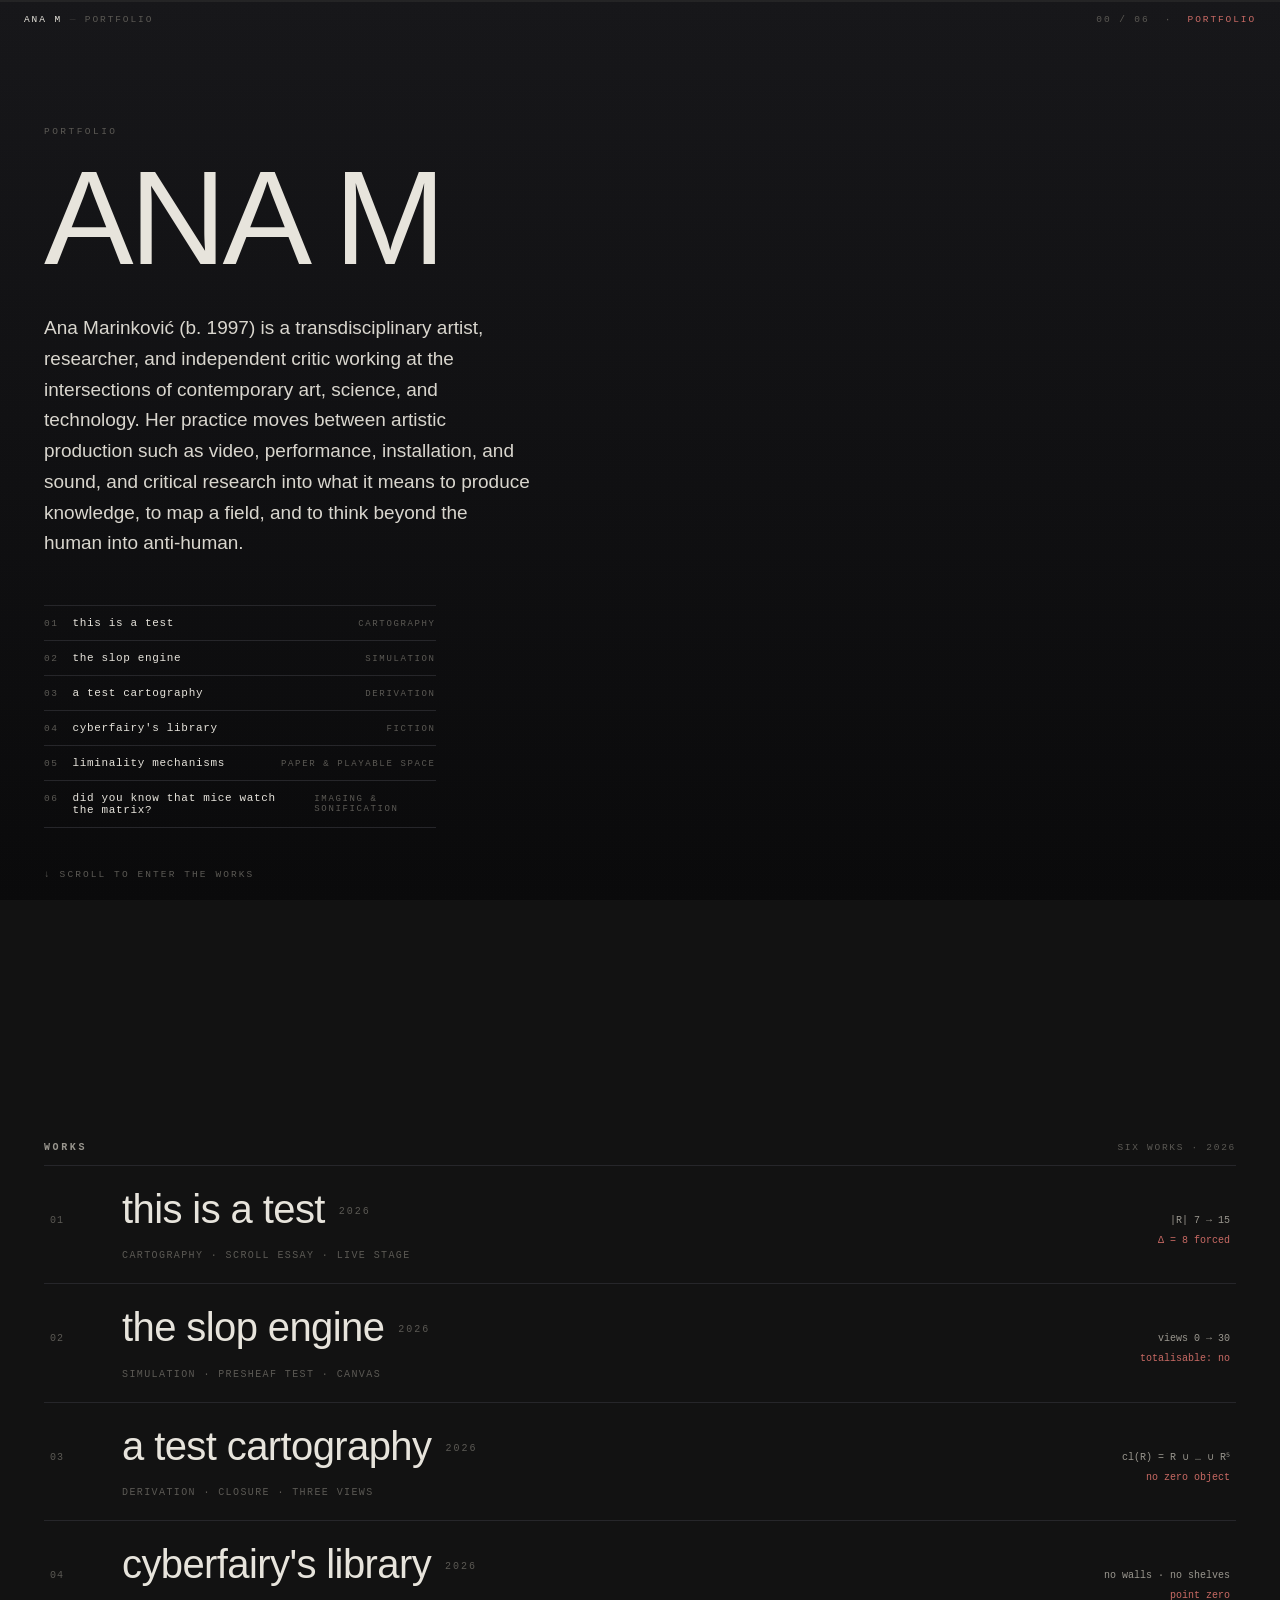
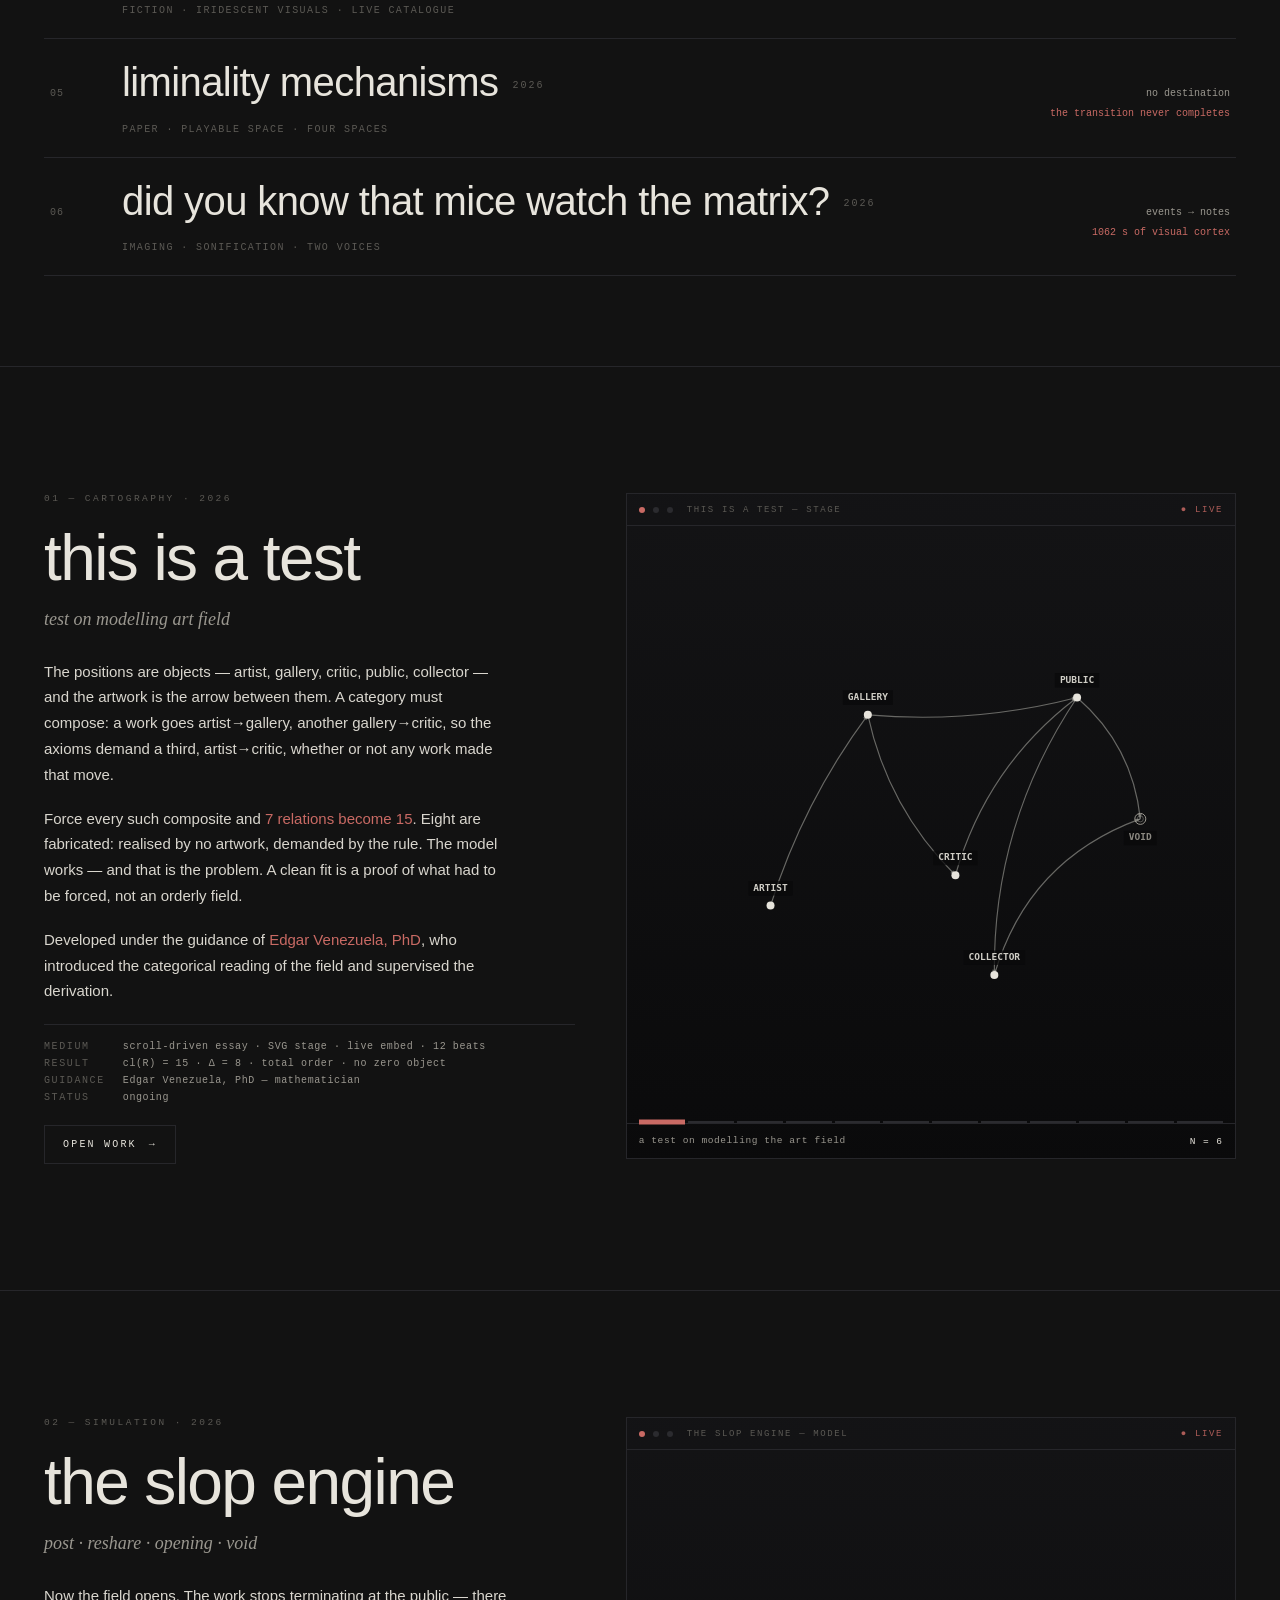
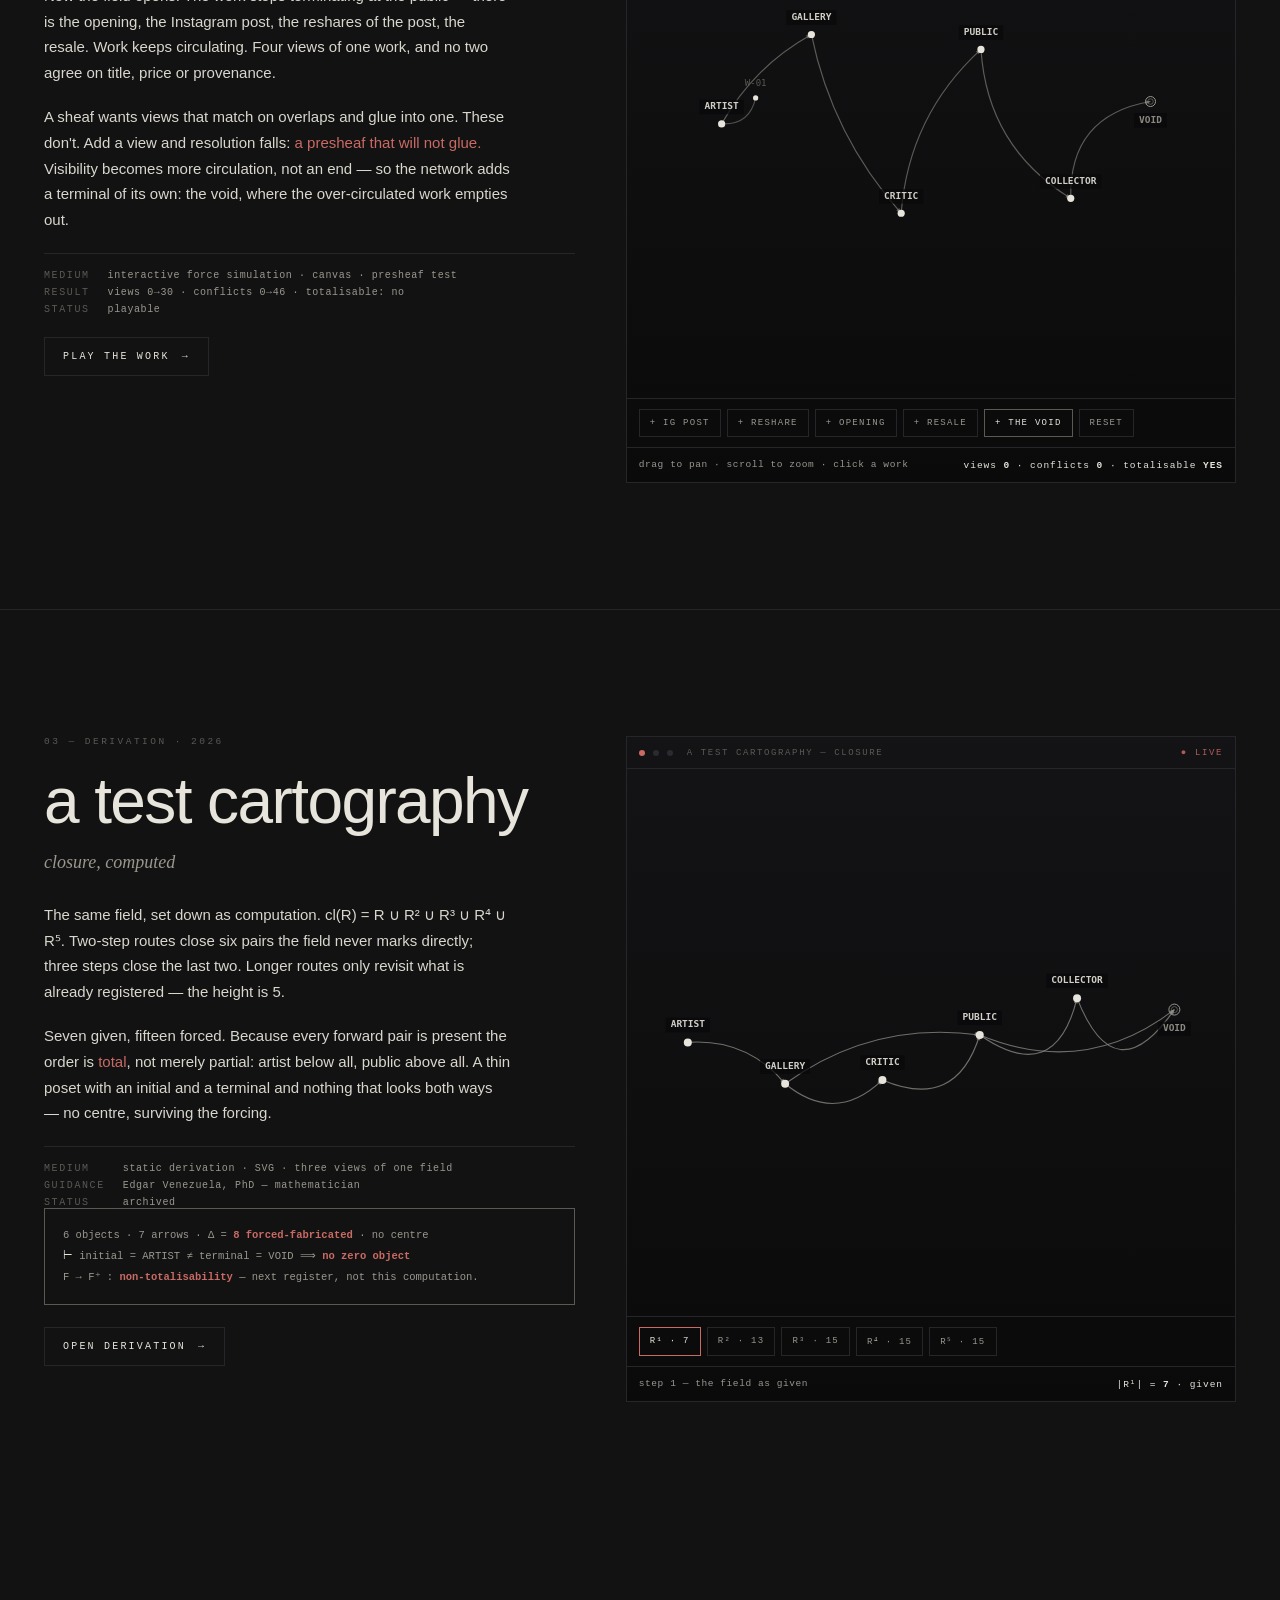
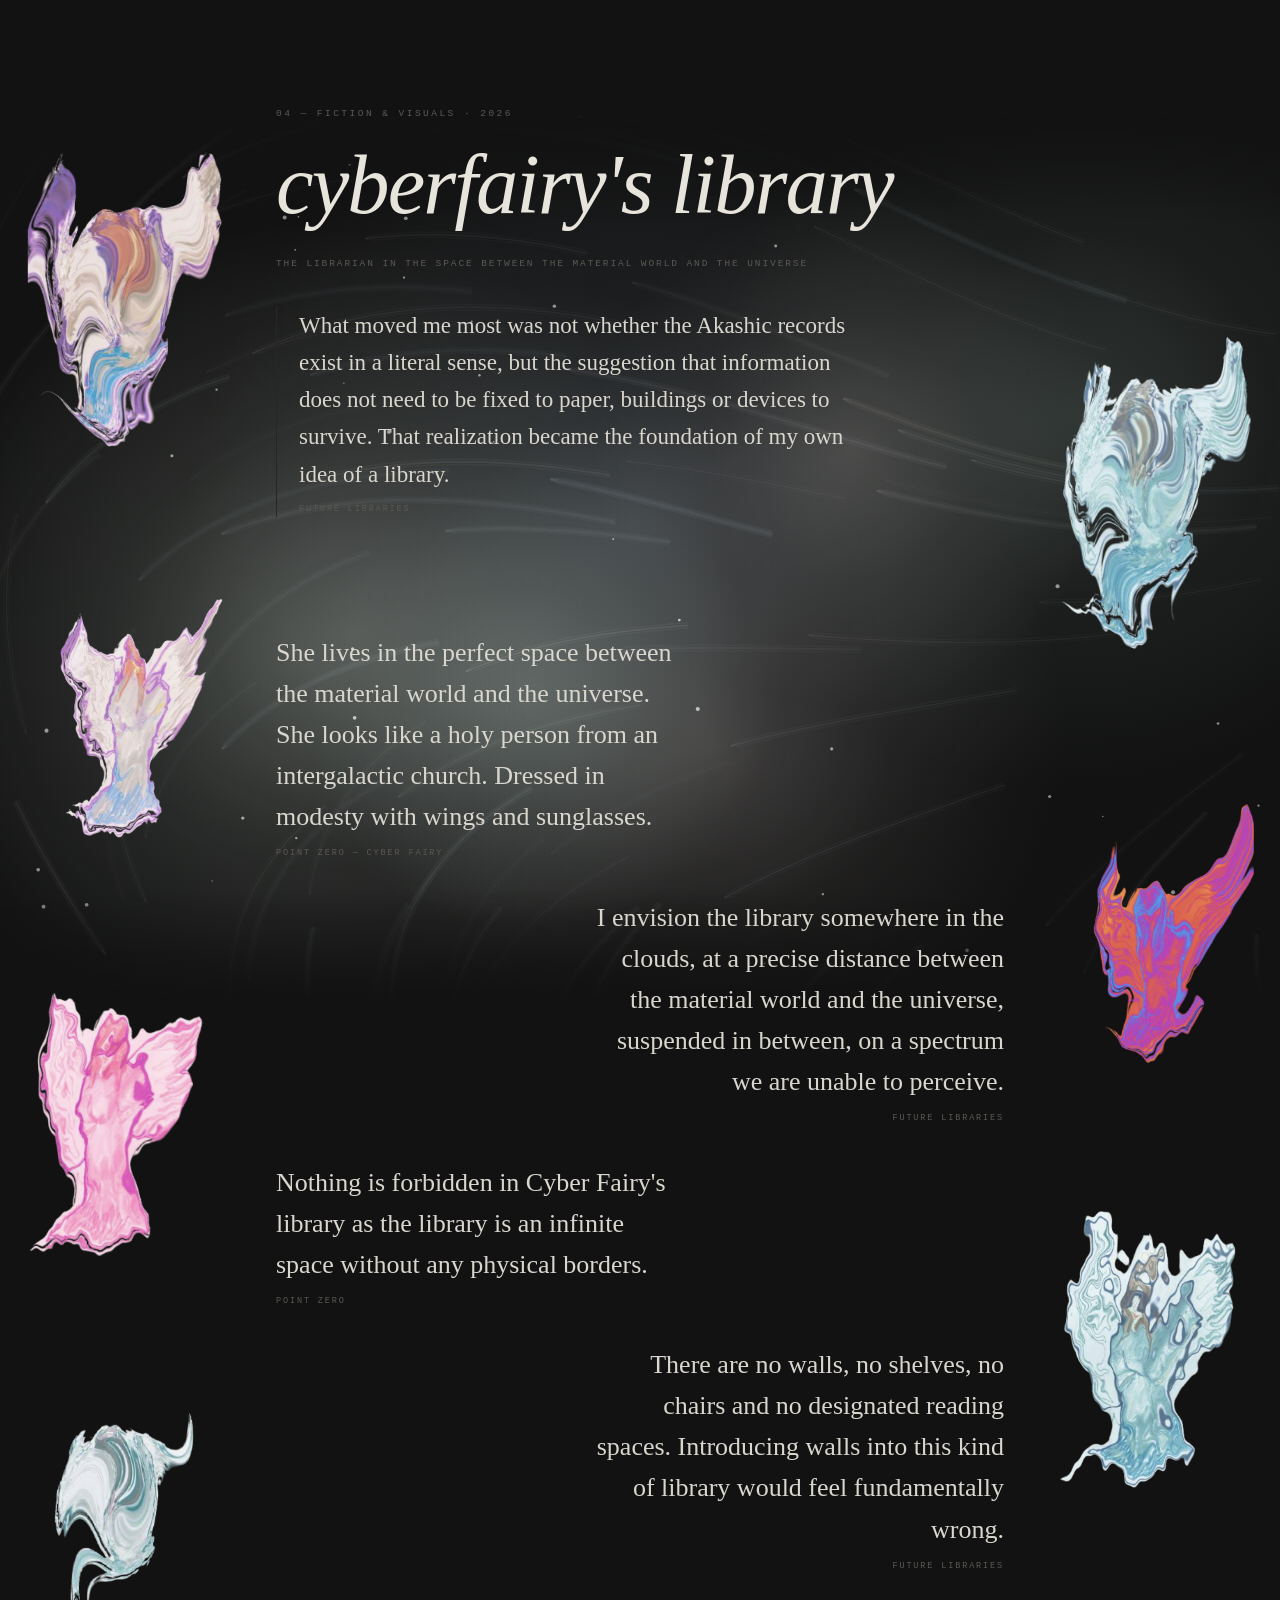
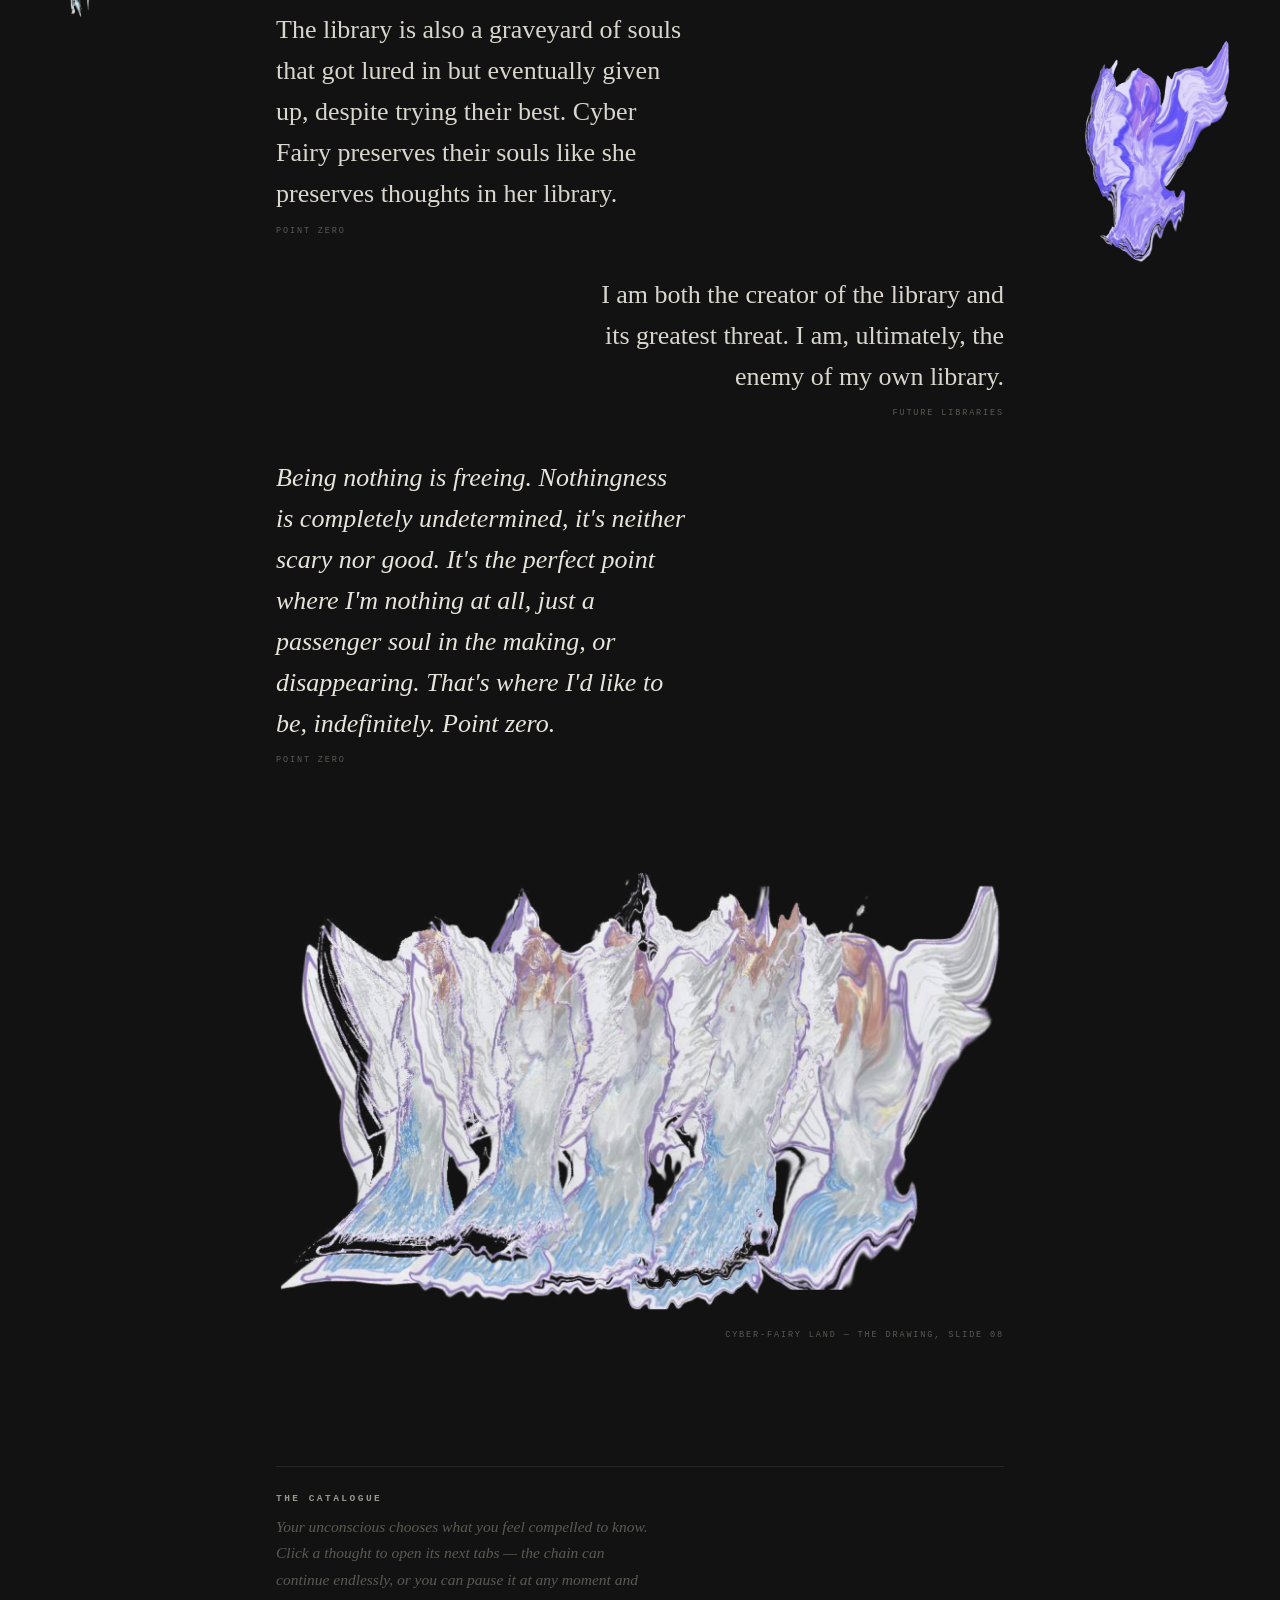
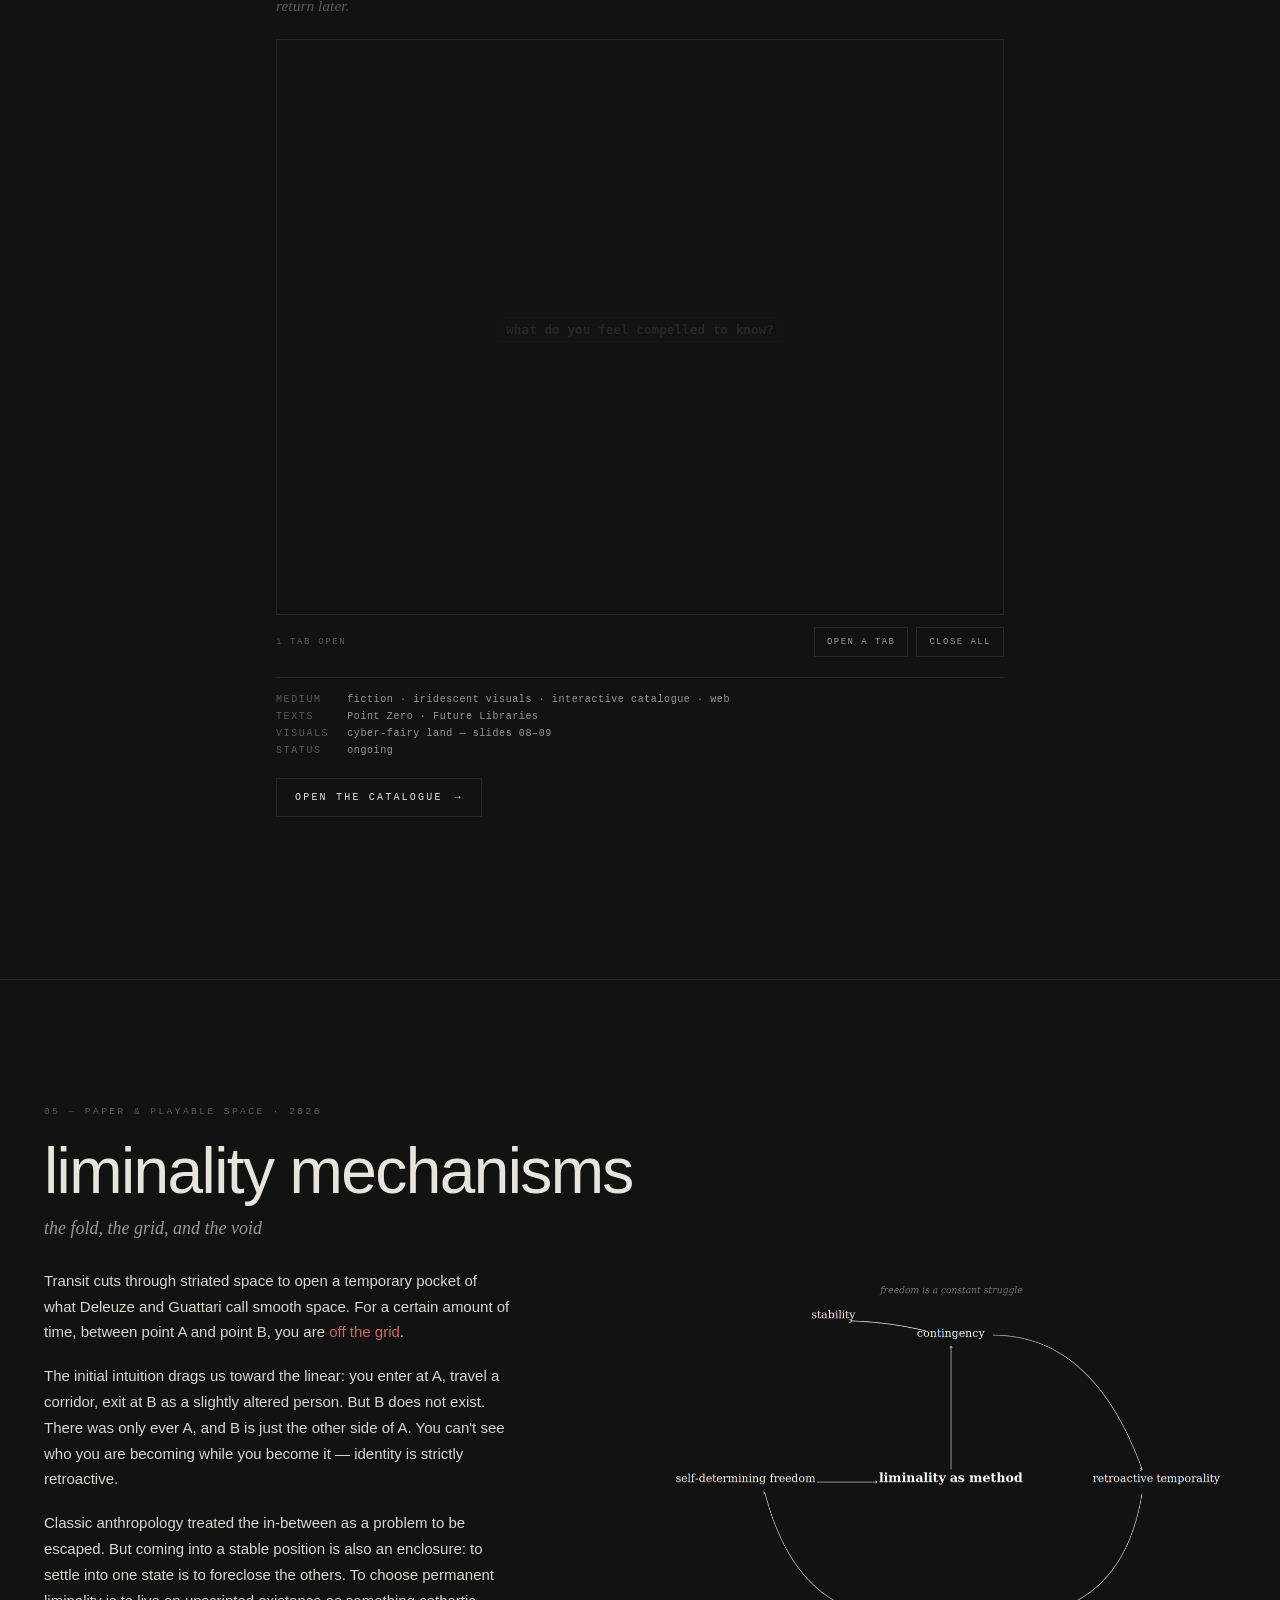
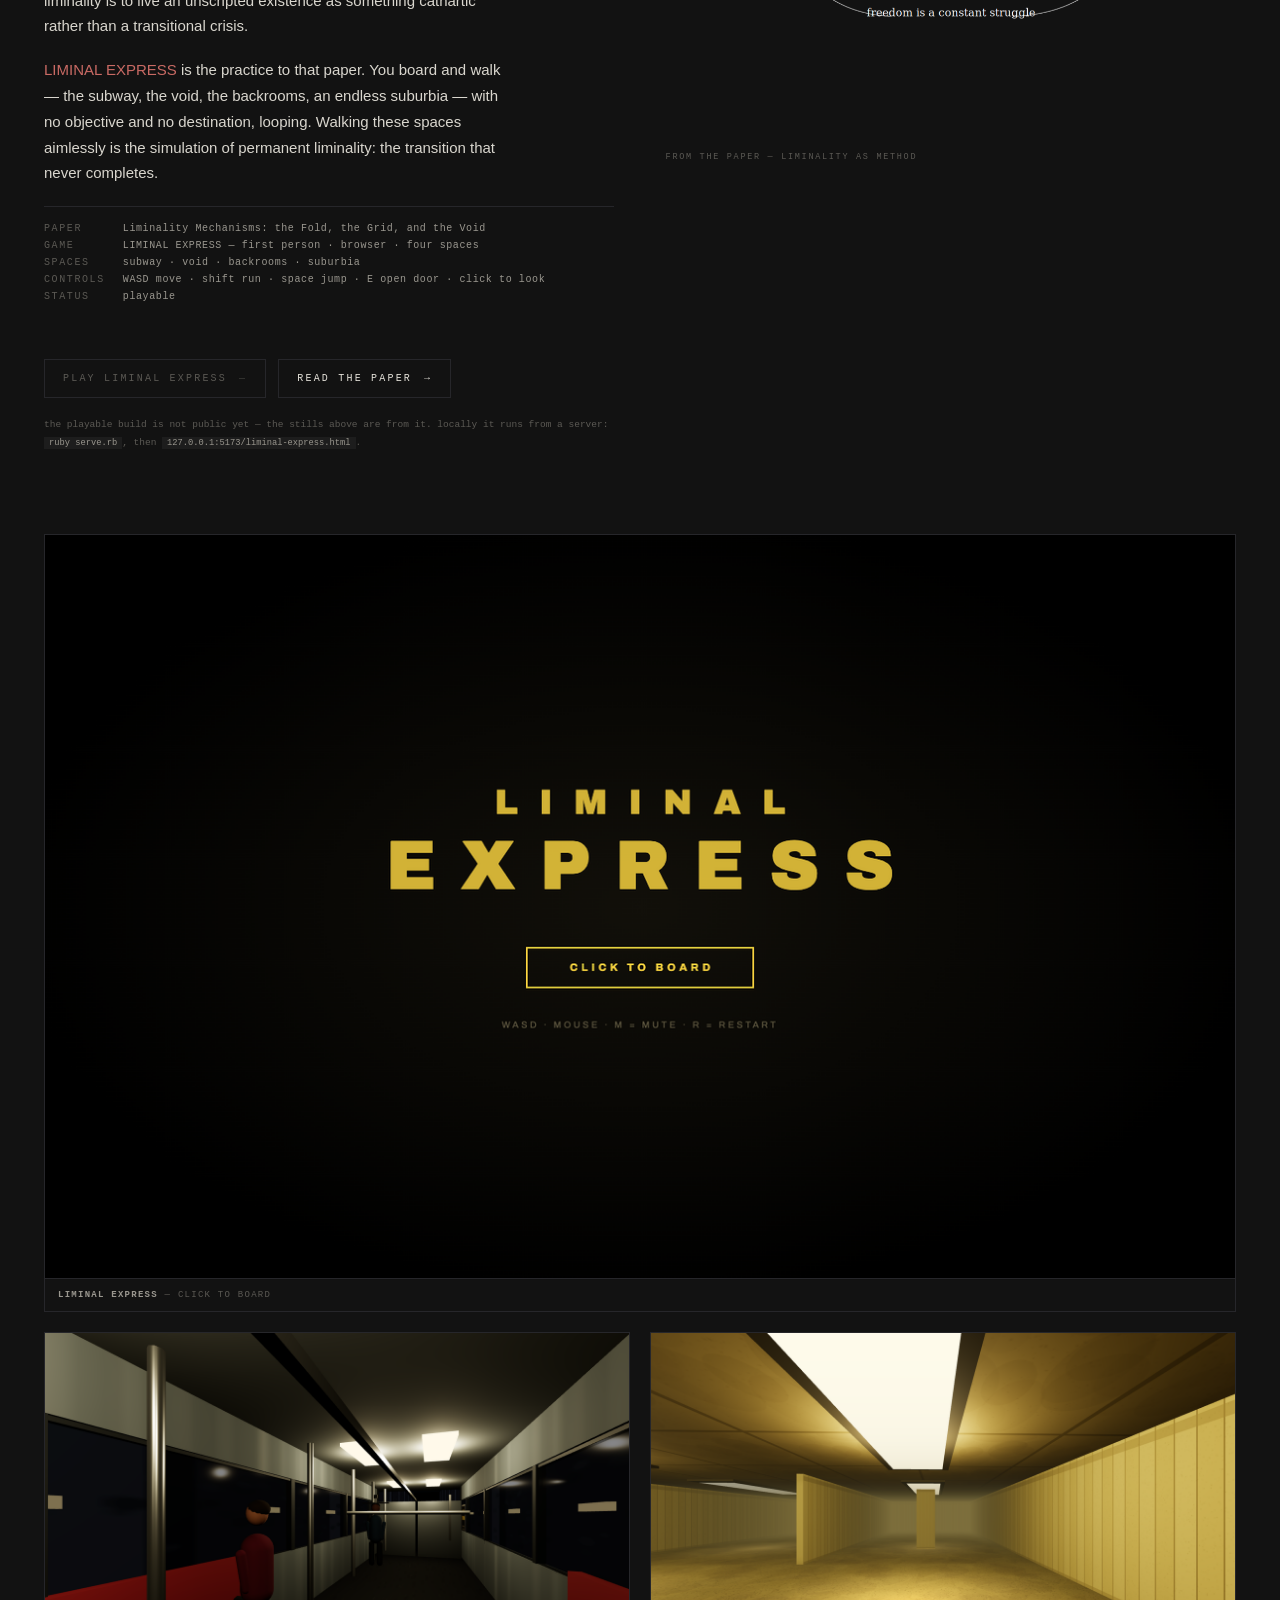
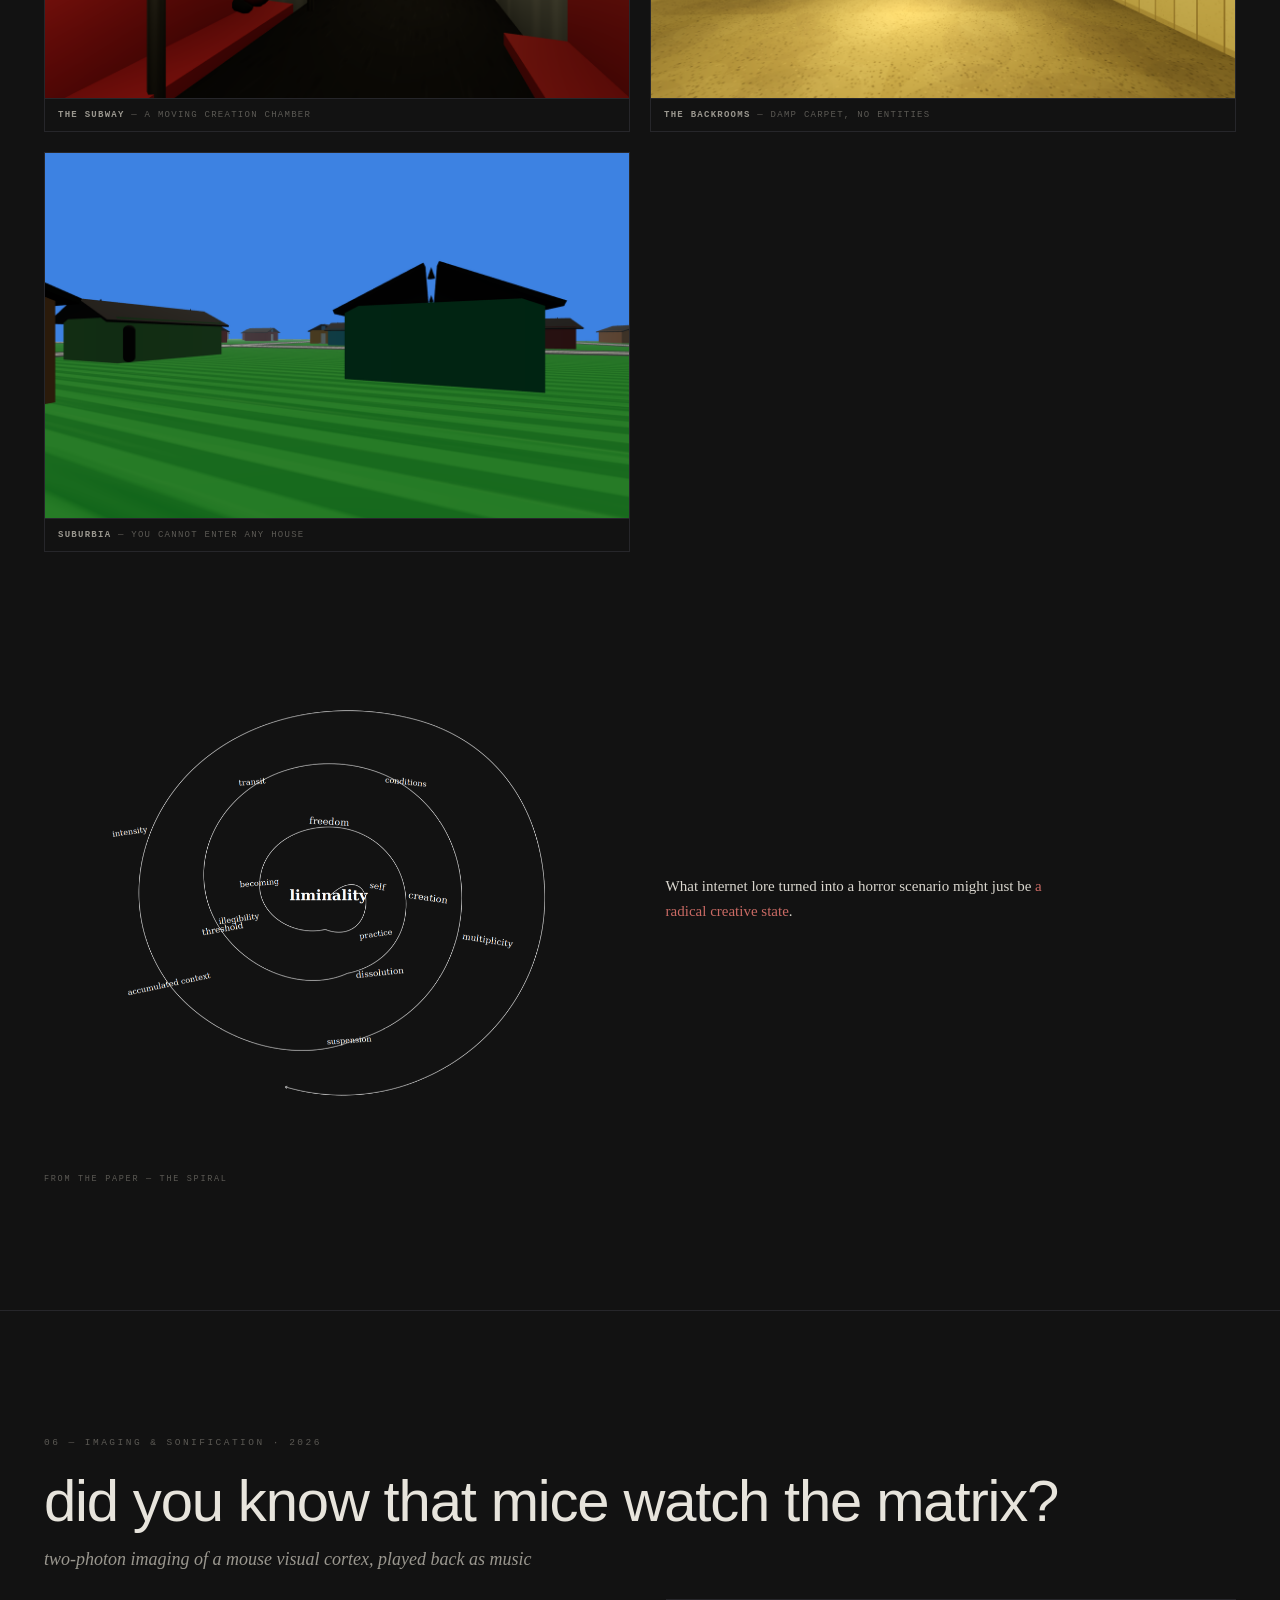
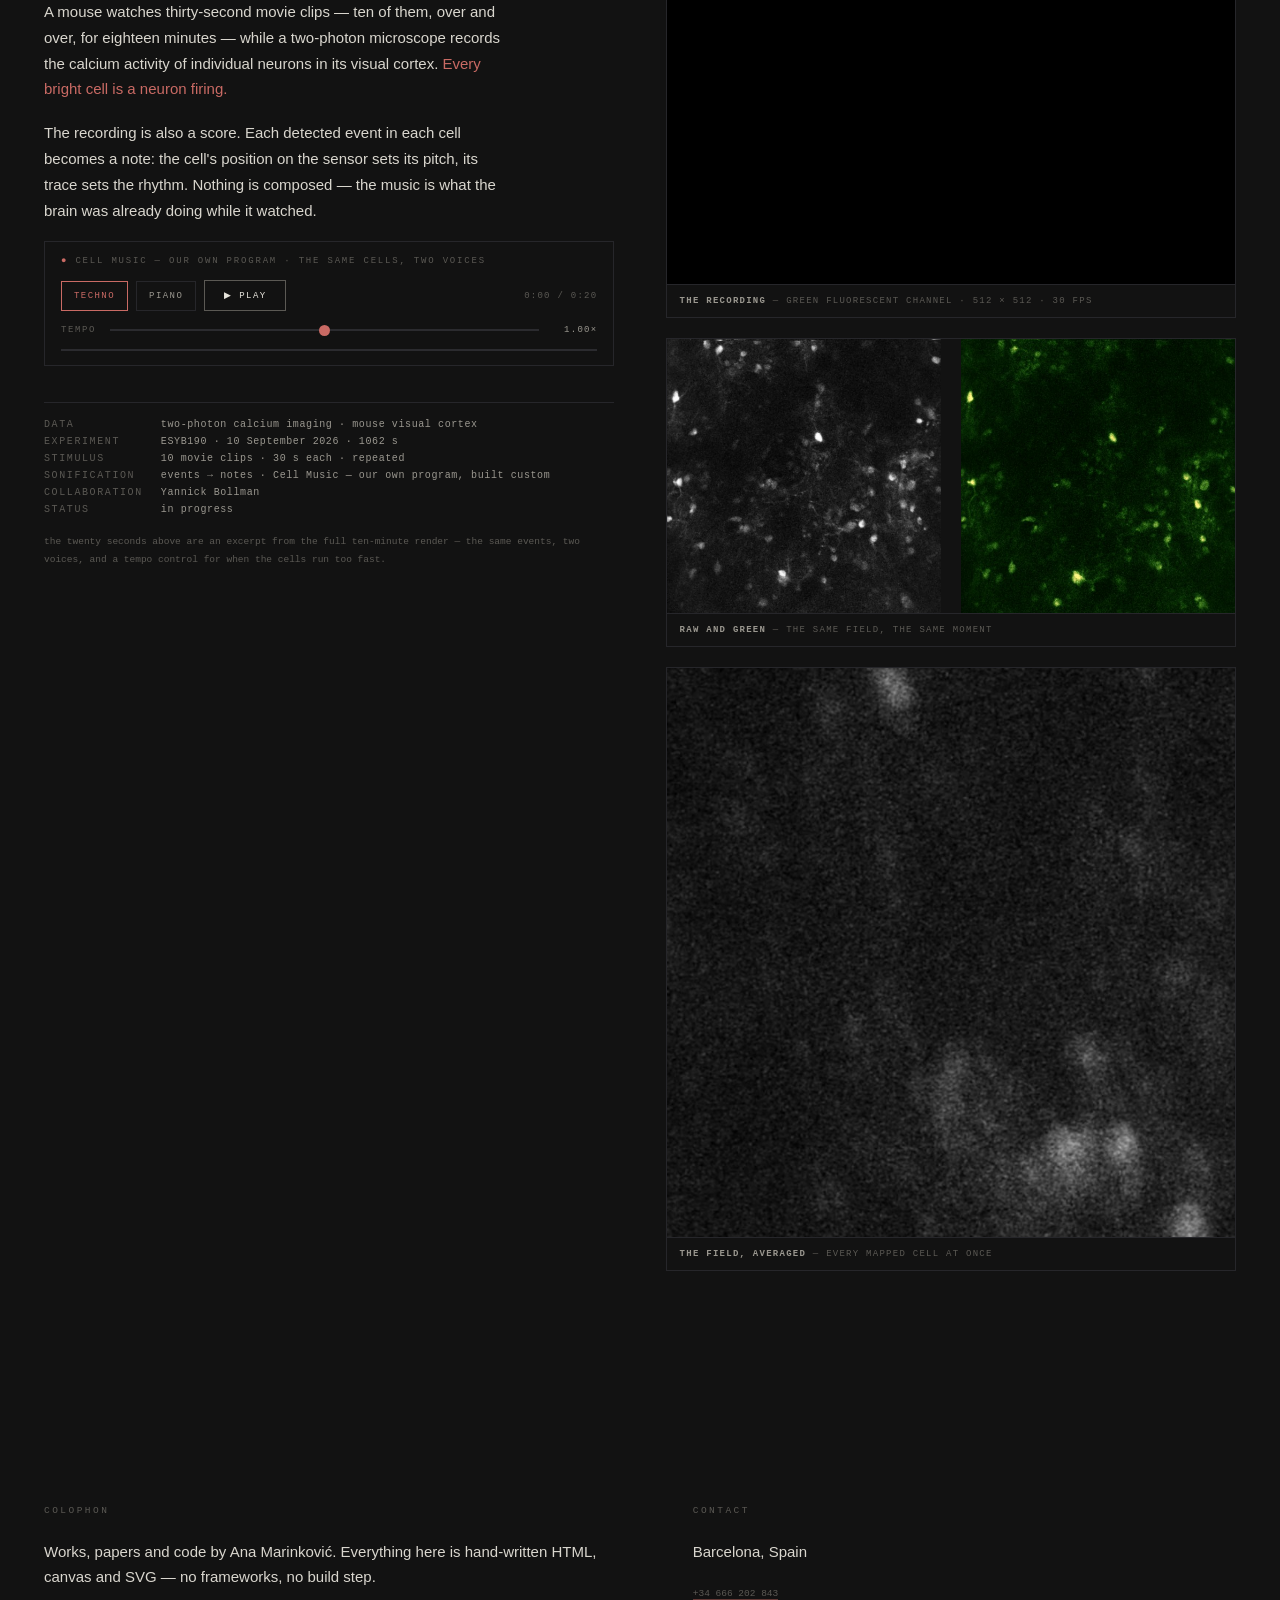
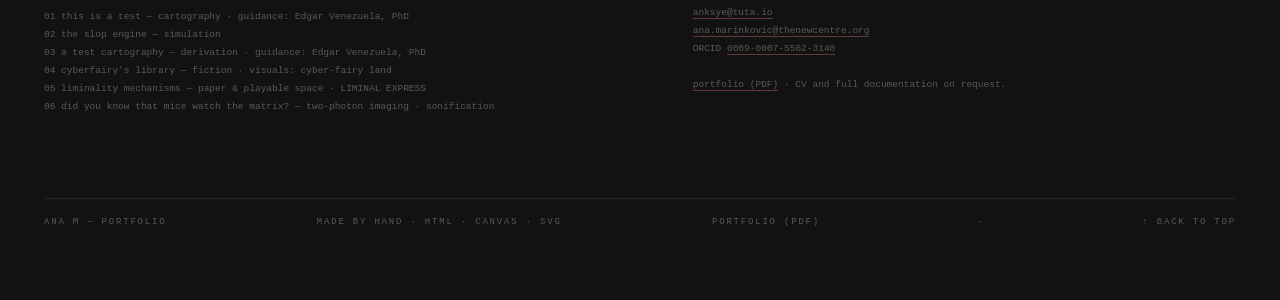
==== commit 6ccd60e7: "Publish portfolio; move LIMINAL EXPRESS out of the published set" ====
--- a/index.html
+++ b/index.html
@@ -305,6 +305,9 @@
 @media (max-width:900px){.spiralrow{grid-template-columns:1fr}}
 .body.closing{font-family:var(--serif);font-size:clamp(19px,2.4vw,30px);line-height:1.5;color:var(--soft);margin:0}
 .lactions{display:flex;gap:12px;flex-wrap:wrap;margin-top:2.2em}
+.open.off{color:var(--dim);border-color:var(--hair);cursor:default}
+.open.off::after{display:none}
+.open.off .ar{opacity:.6}
 .liminal code{font-family:var(--mono);font-size:.92em;color:var(--mut);background:rgba(231,228,220,.05);padding:1px 5px}
 
 /* ---------- work 06 — cell music ---------- */
@@ -757,17 +760,14 @@
             <dt>status</dt><dd>playable</dd>
           </dl>
           <div class="lactions">
-            <a class="open" href="liminal-express.html" target="_blank" rel="noopener">
-              <span>play liminal express</span><span class="ar">→</span>
-            </a>
+            <span class="open off"><span>play liminal express</span><span class="ar">—</span></span>
             <a class="open" href="liminality-mechanisms.pdf" target="_blank" rel="noopener">
               <span>read the paper</span><span class="ar">→</span>
             </a>
           </div>
-          <p class="note" id="serverNote">
-            the game is built from ES modules, so it runs from a local server rather than a
-            double-clicked file — start it with <code>ruby serve.rb</code> and play at
-            <code>127.0.0.1:5173/liminal-express.html</code>. the paper opens directly.
+          <p class="note">
+            the playable build is not public yet — the stills above are from it. locally it runs
+            from a server: <code>ruby serve.rb</code>, then <code>127.0.0.1:5173/liminal-express.html</code>.
           </p>
         </div>
 
@@ -2117,9 +2117,6 @@
   keysInit();
   scrollFrame();
 
-  /* the local-server note is only relevant when opening the file directly */
-  const sn = $('#serverNote');
-  if (sn && location.protocol !== 'file:') sn.style.display = 'none';
 
   /* re-measure on resize */
   let rz;
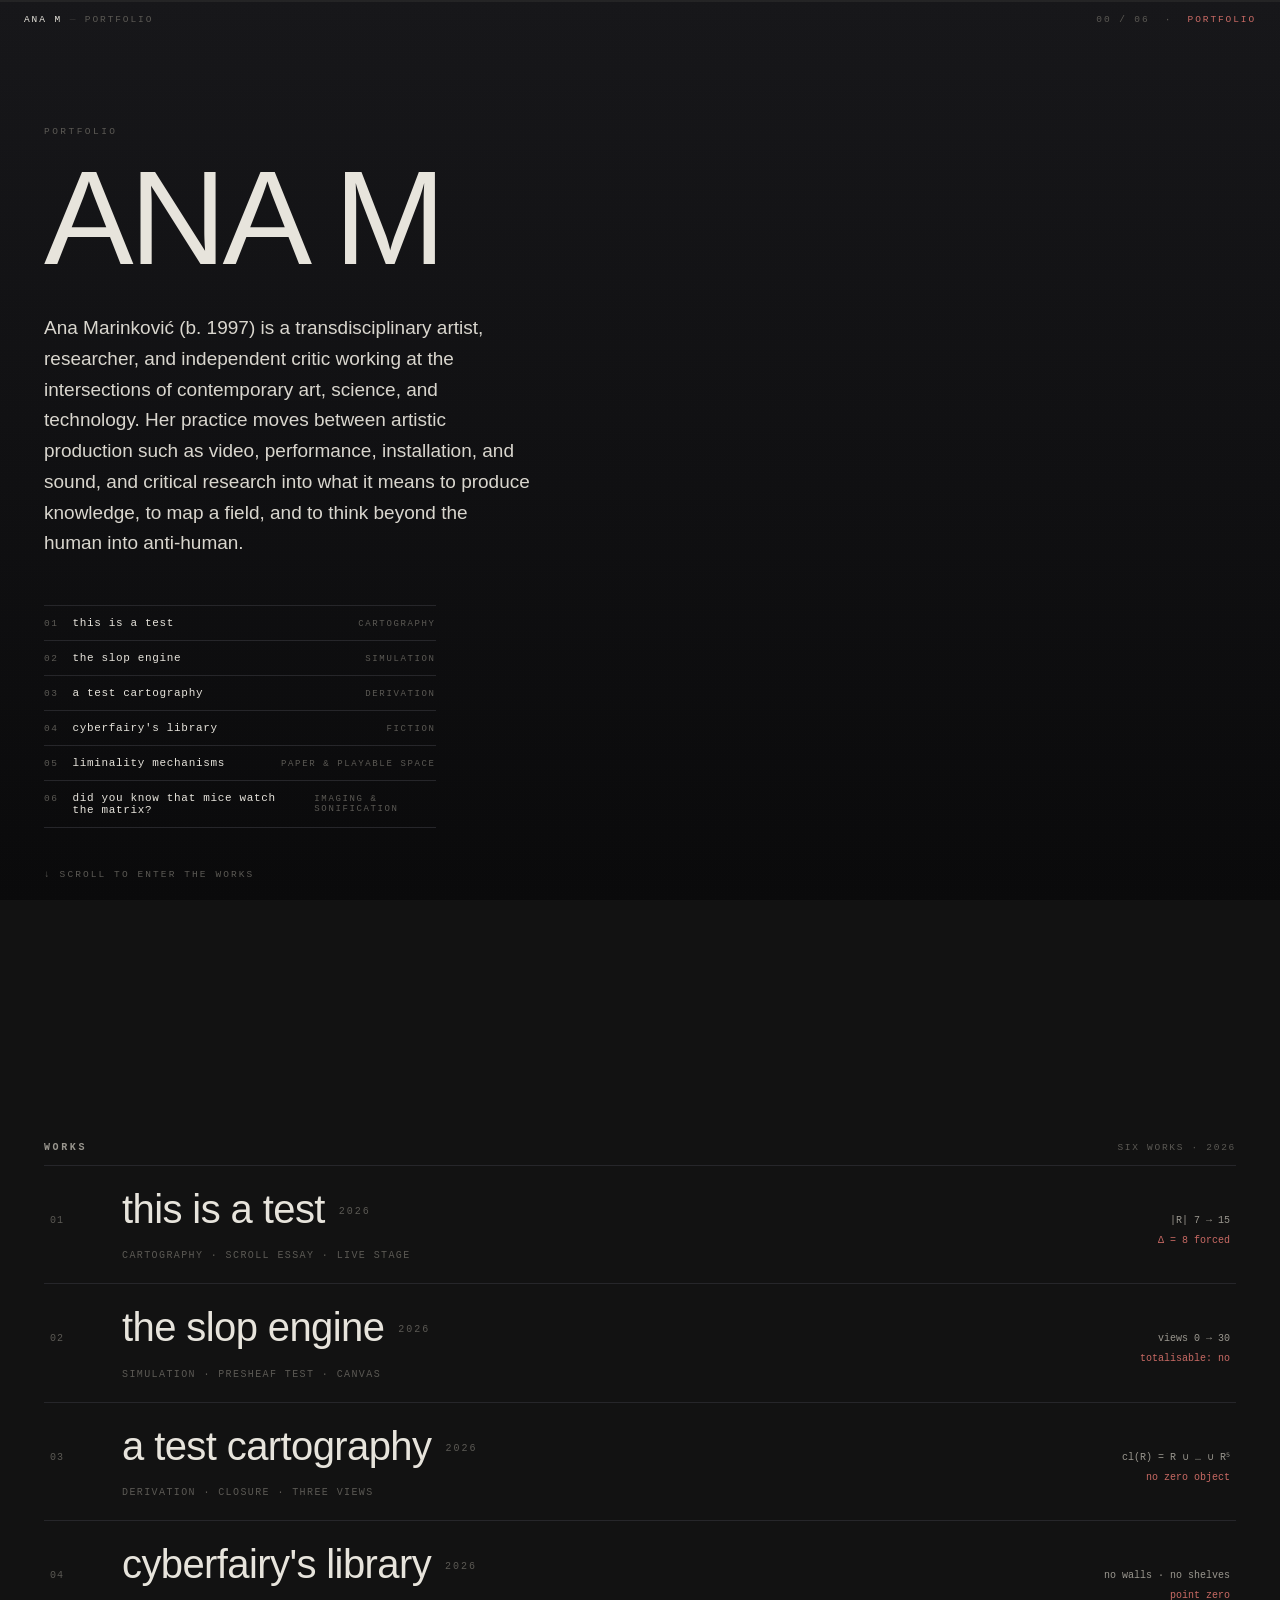
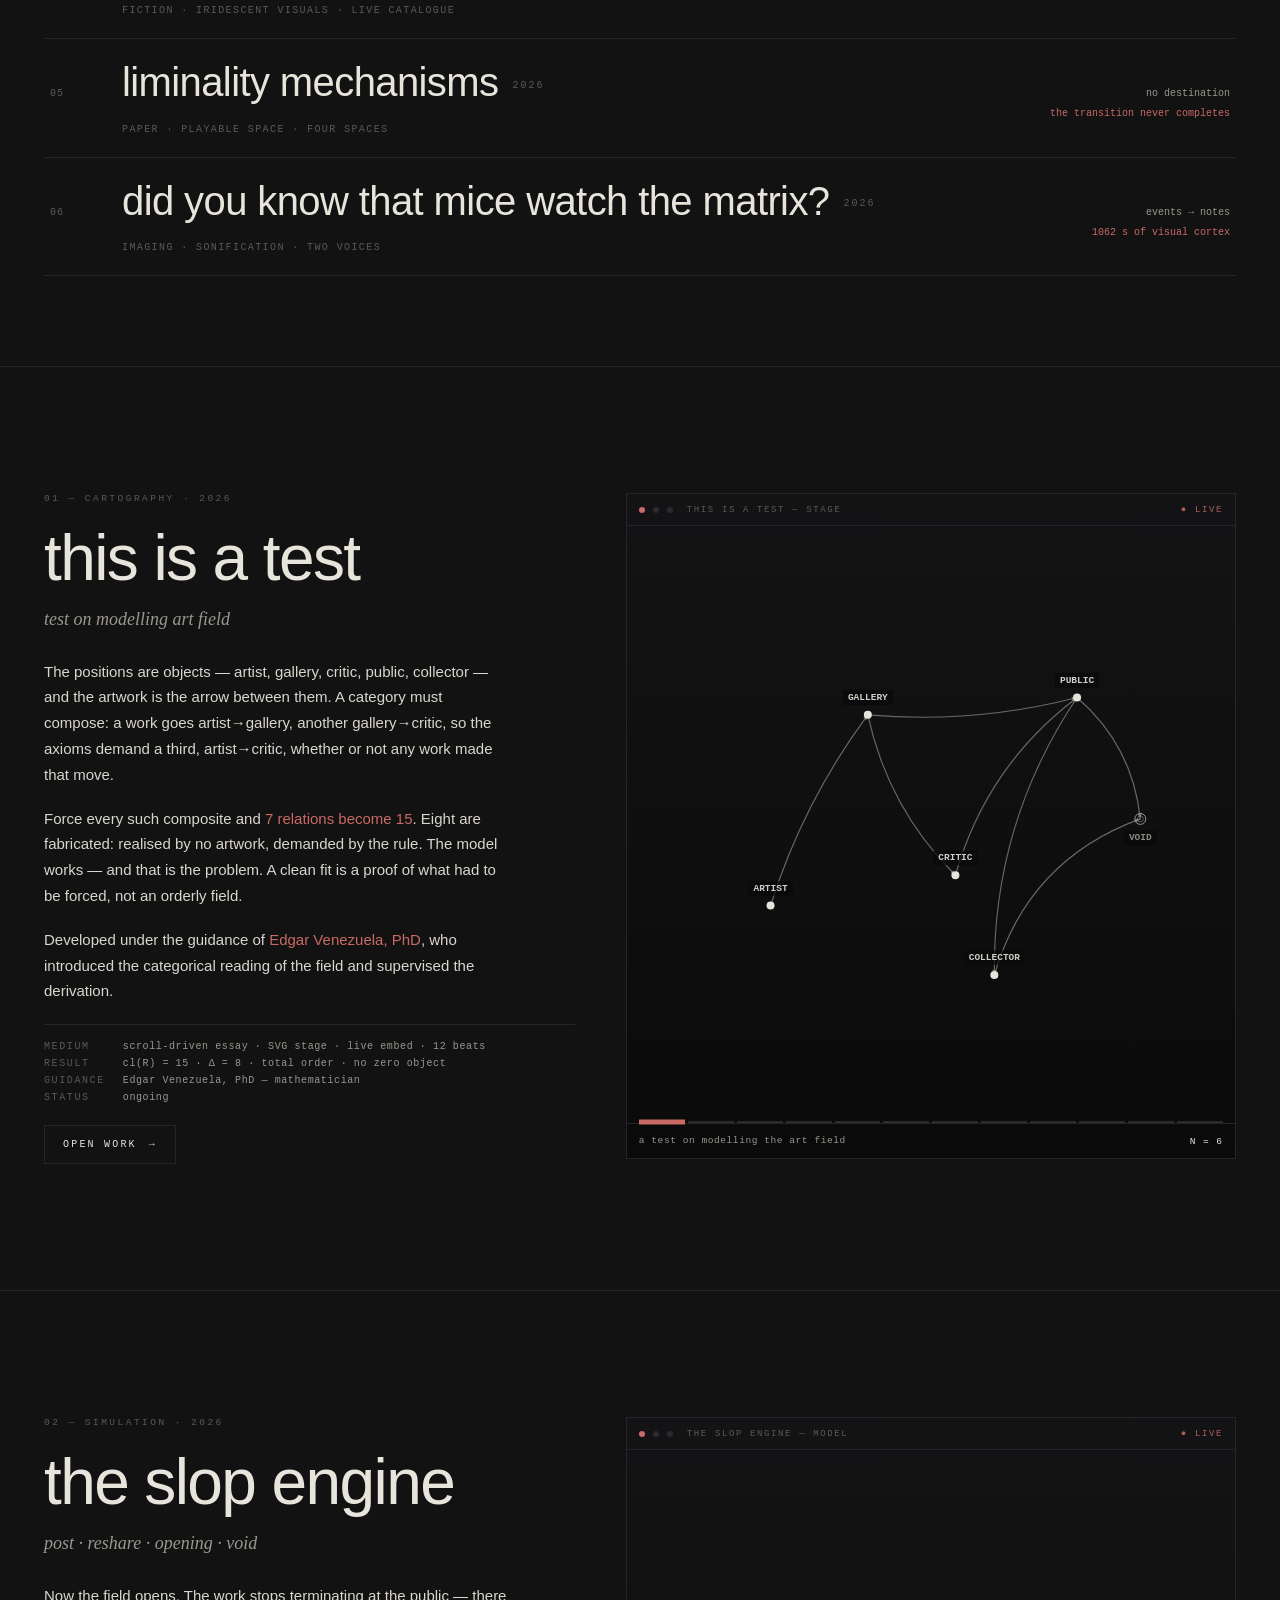
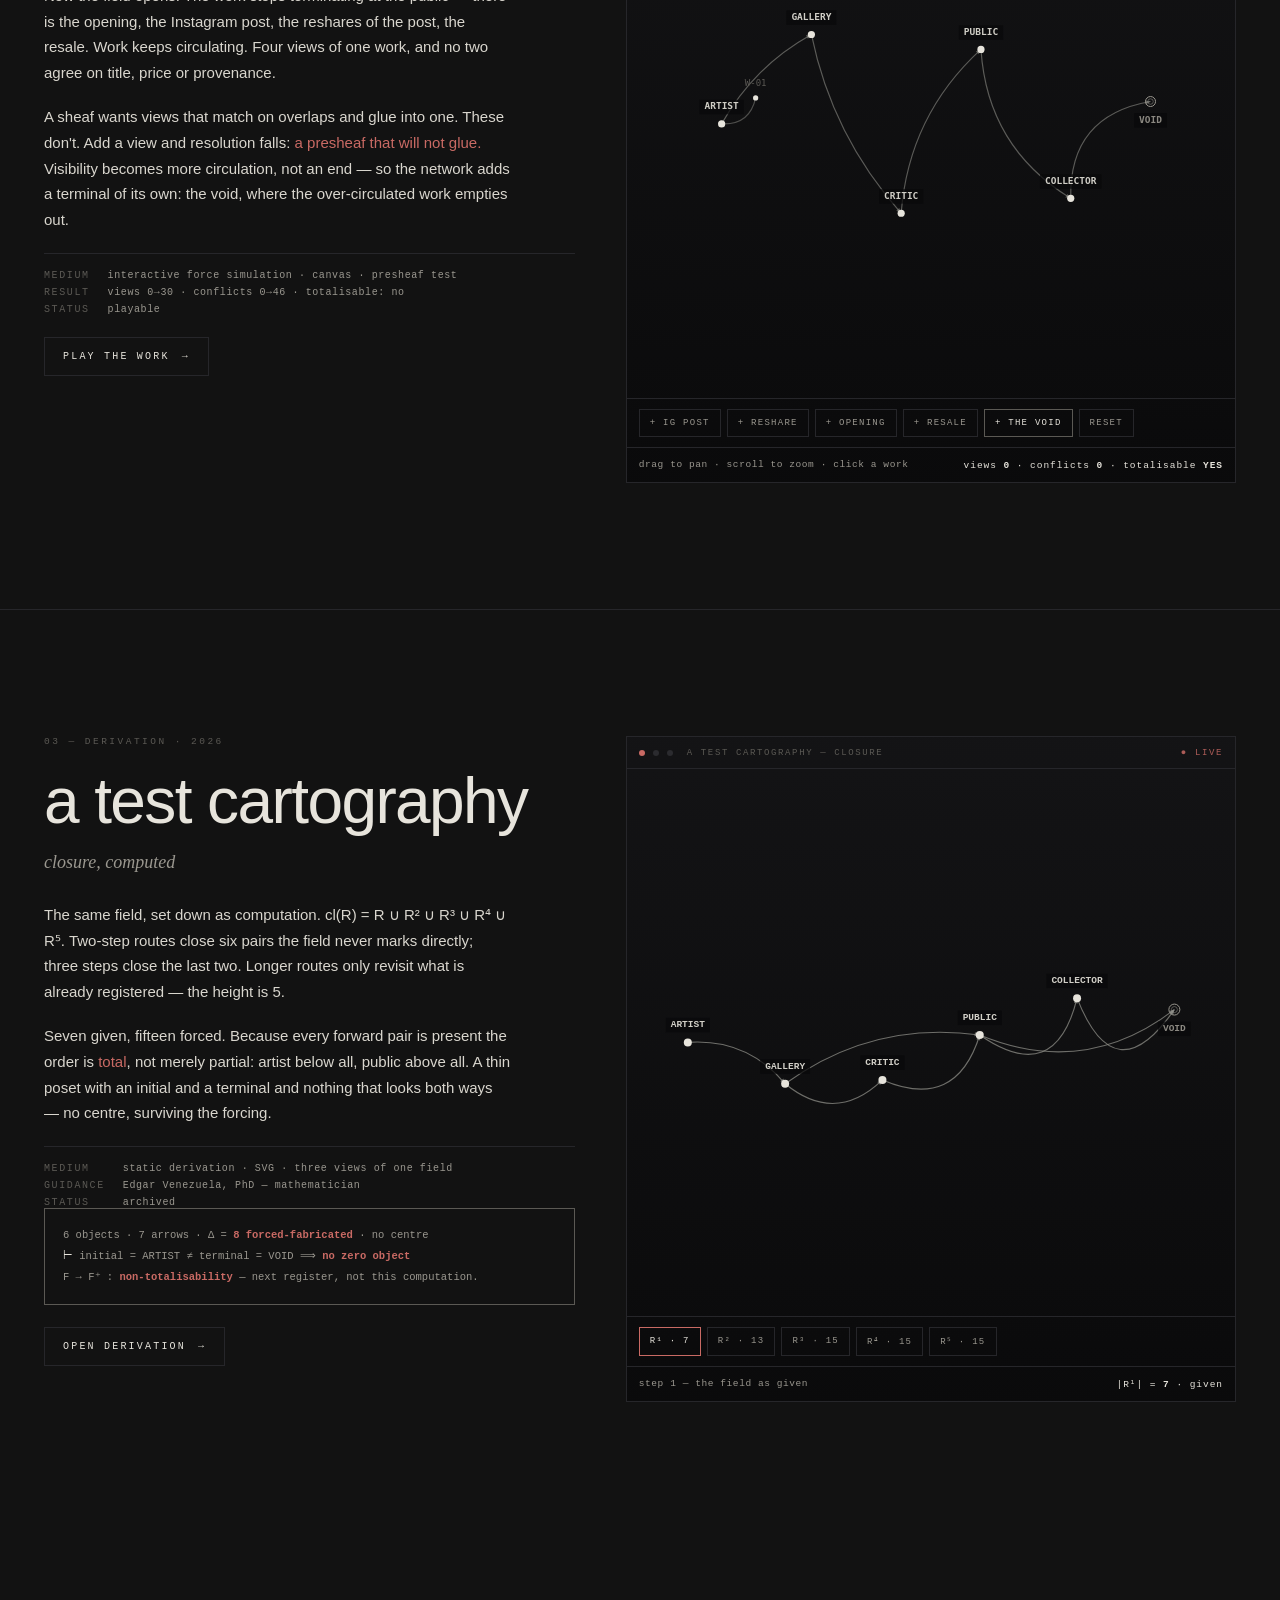
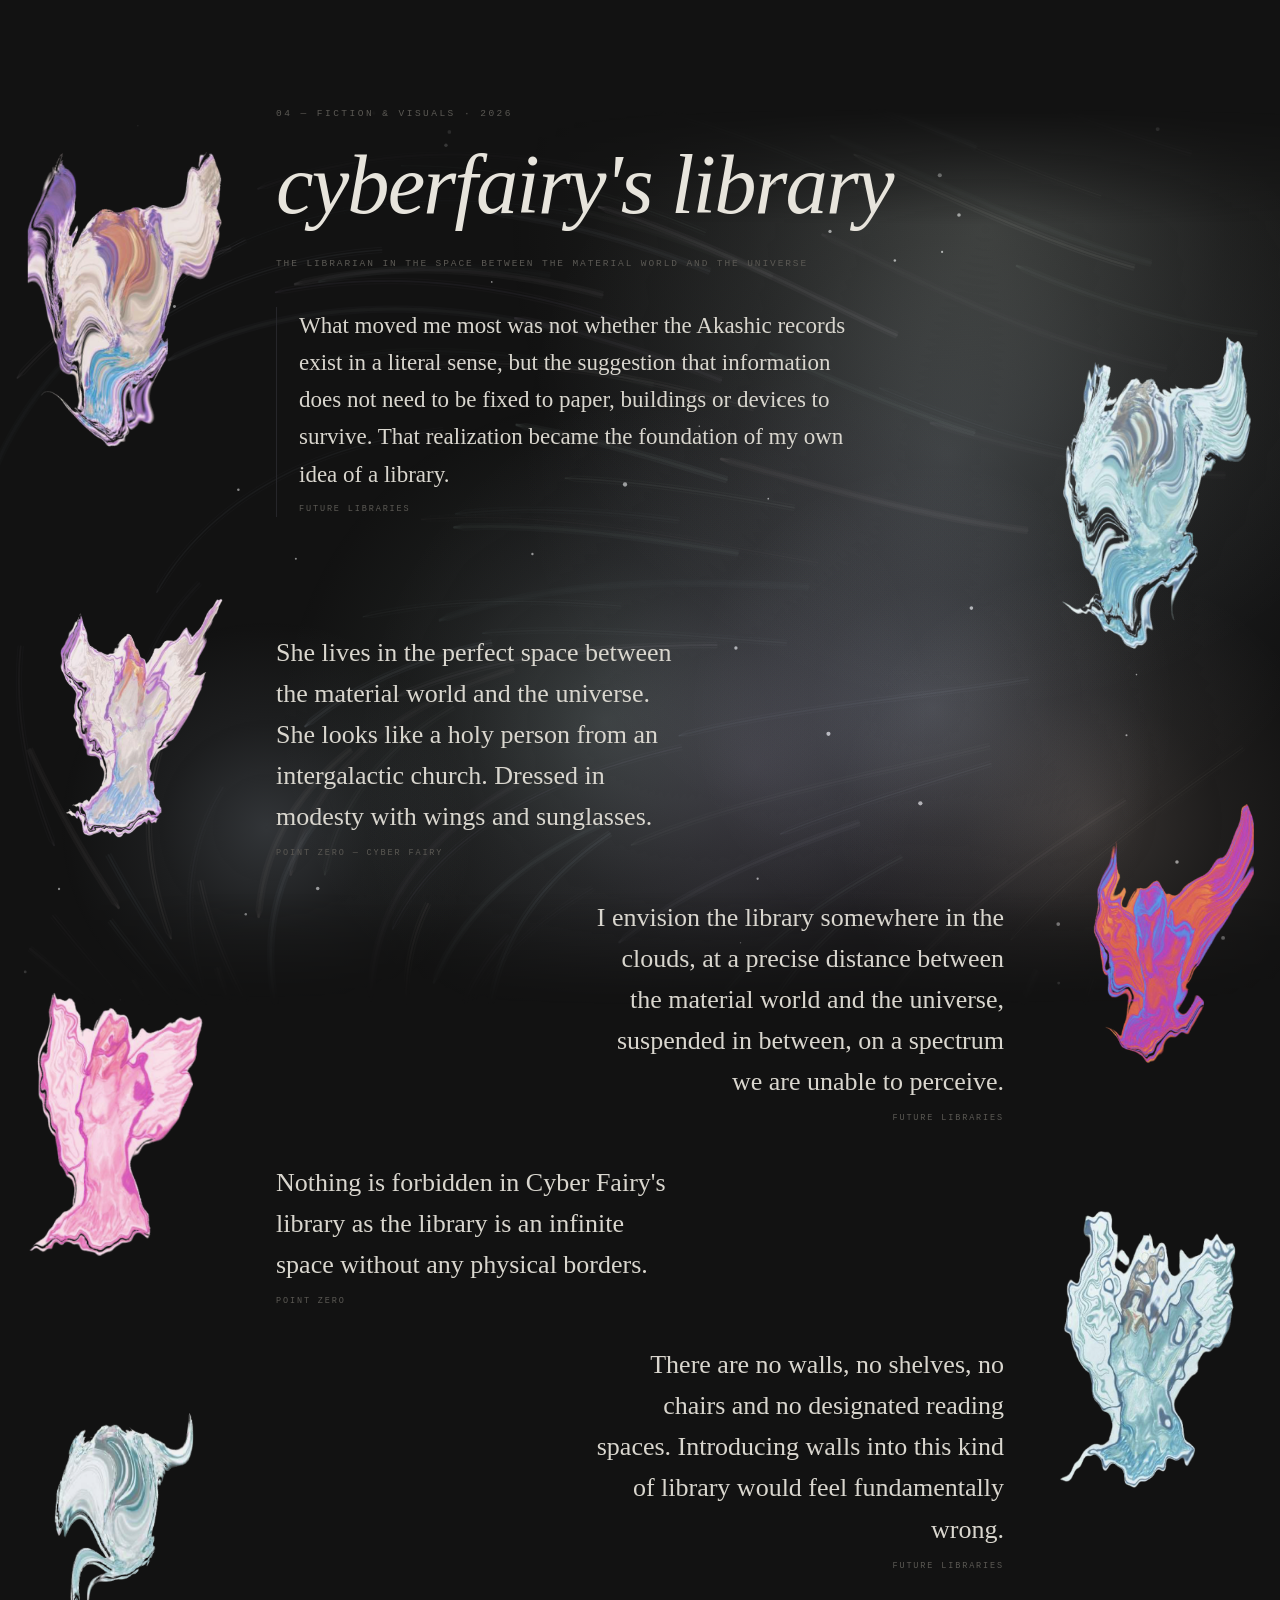
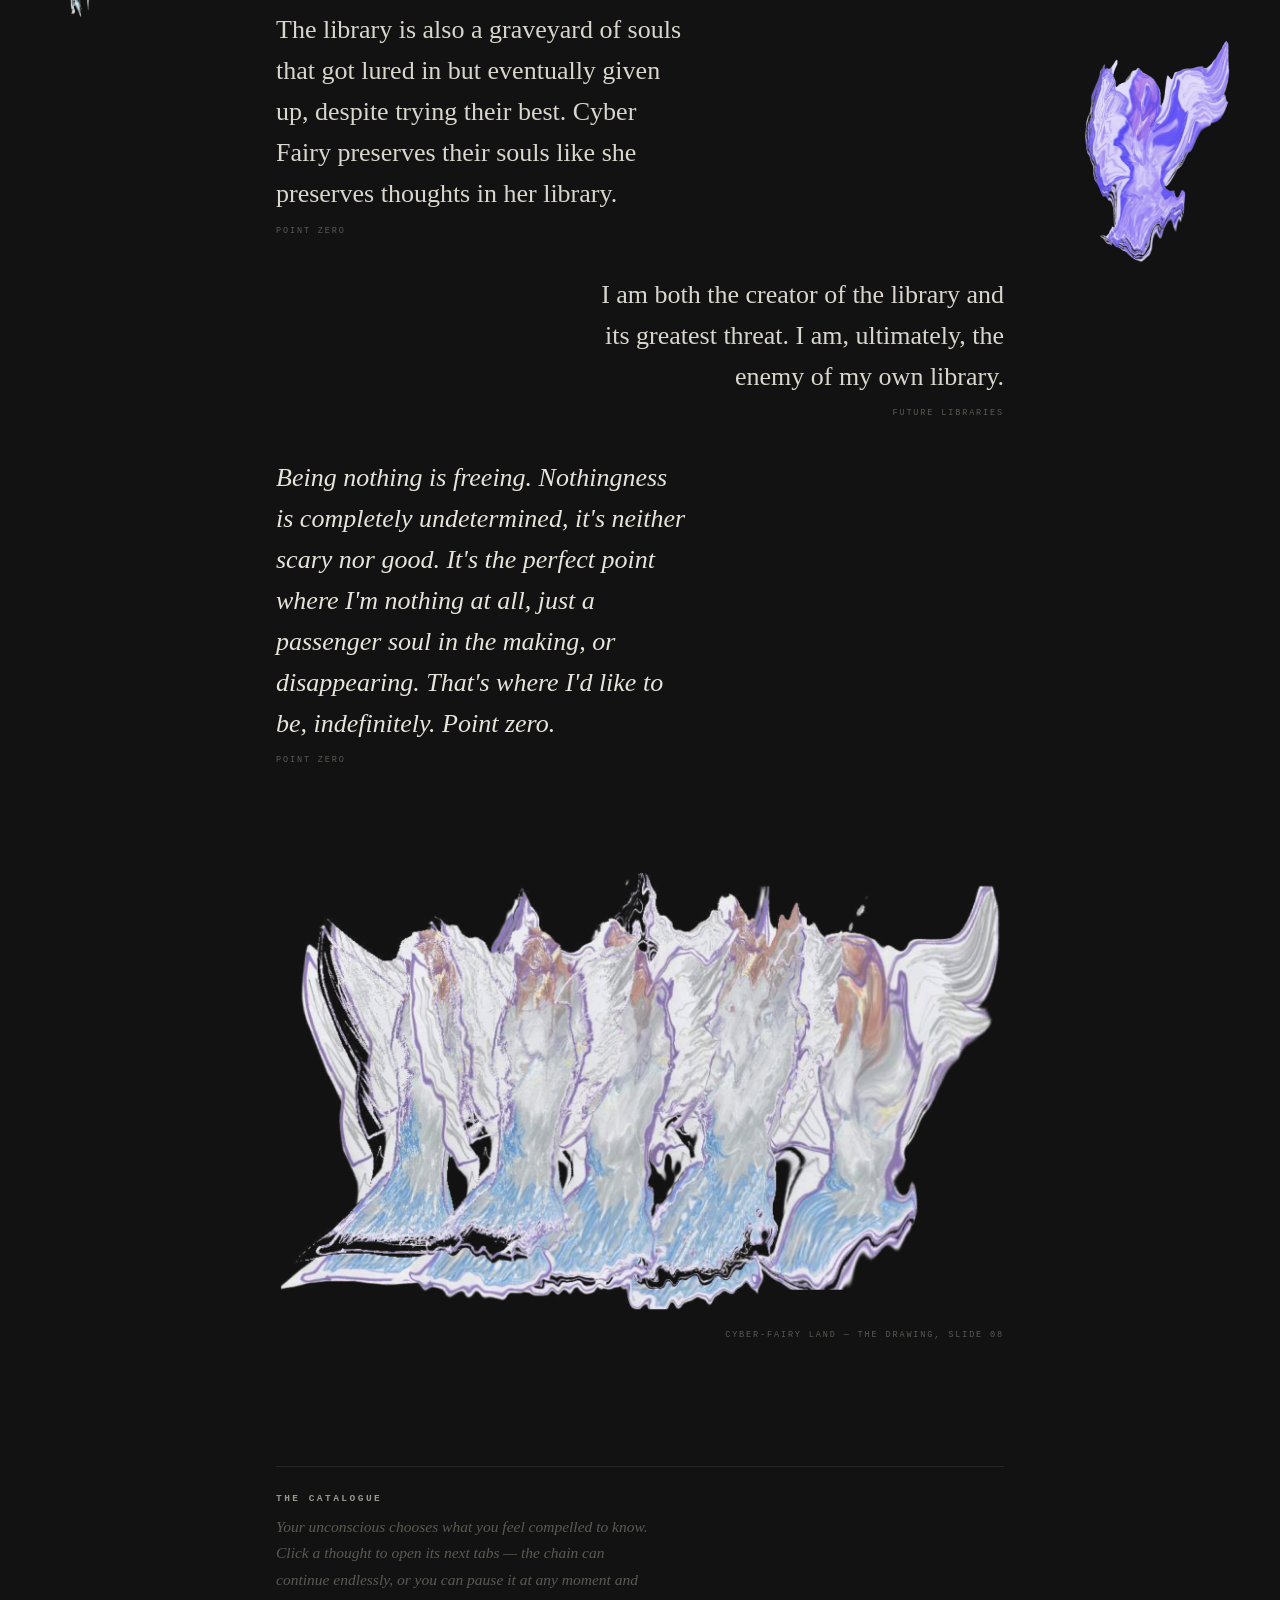
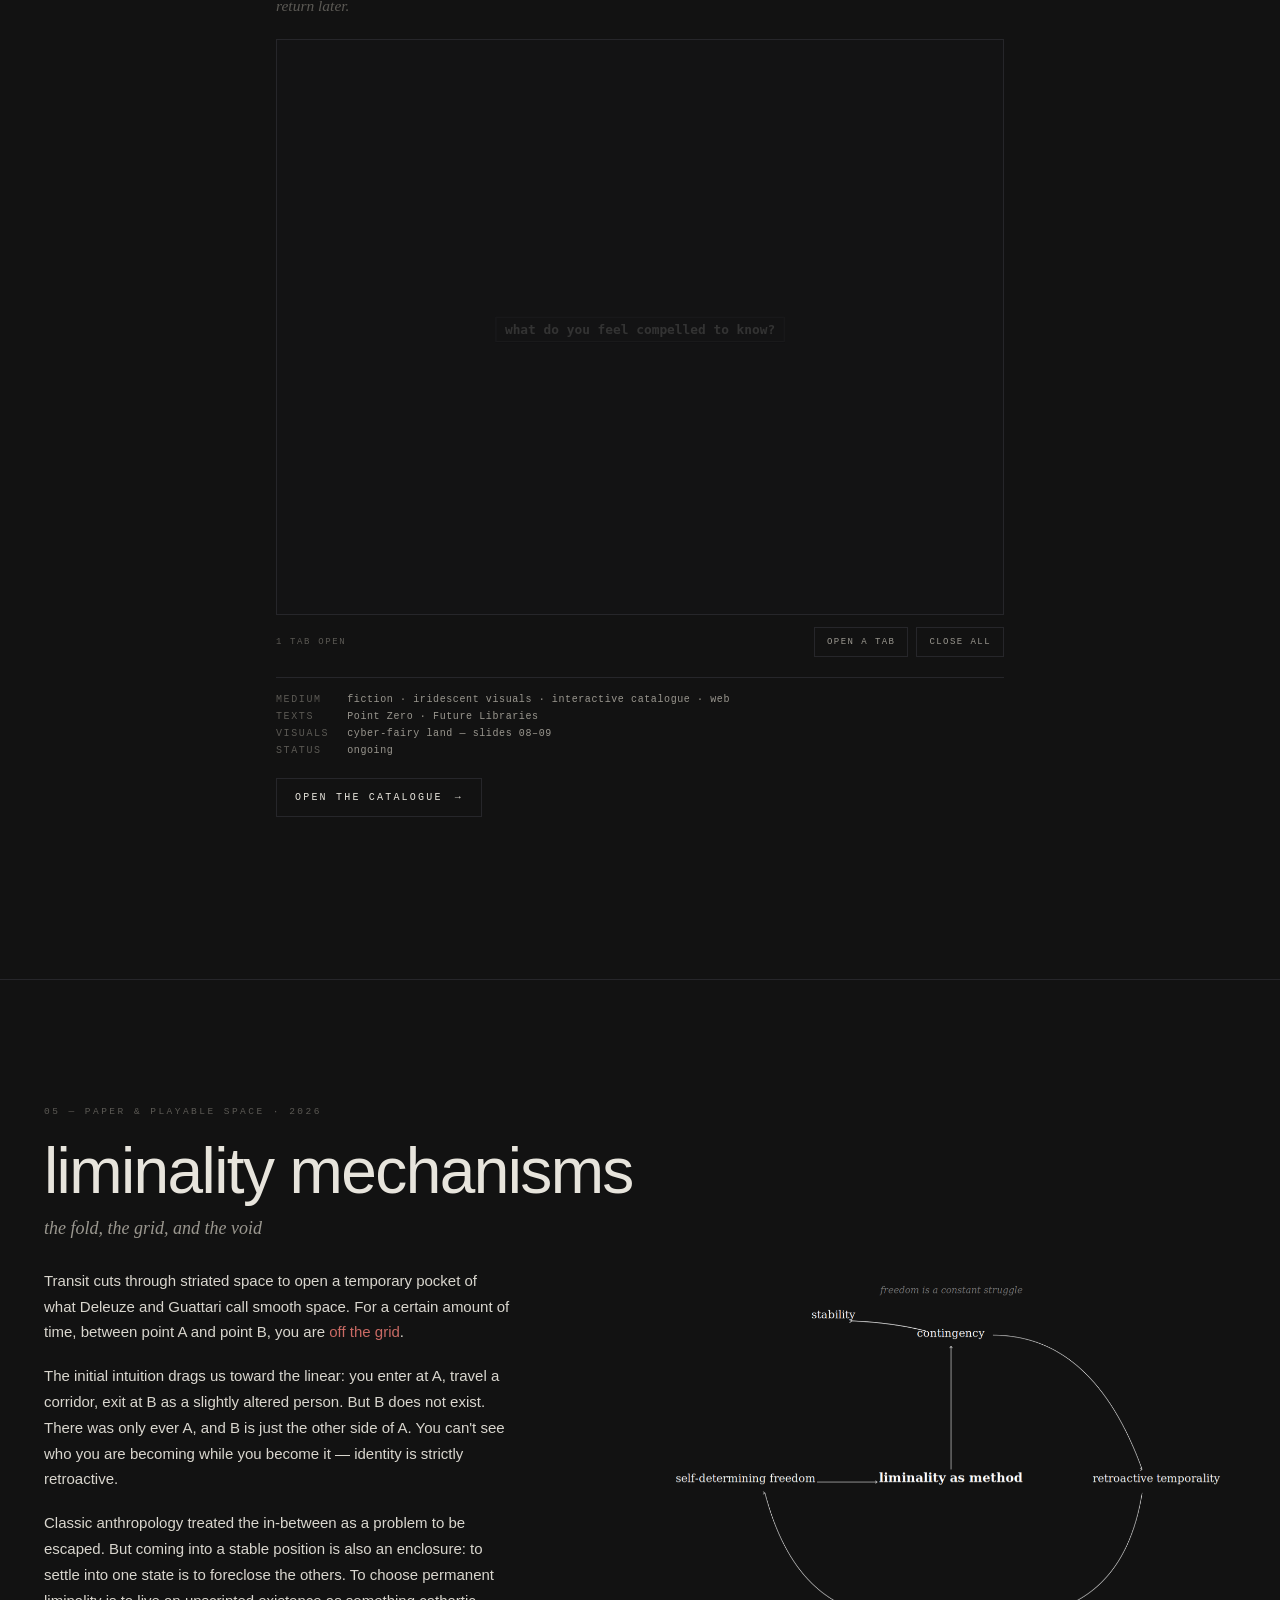
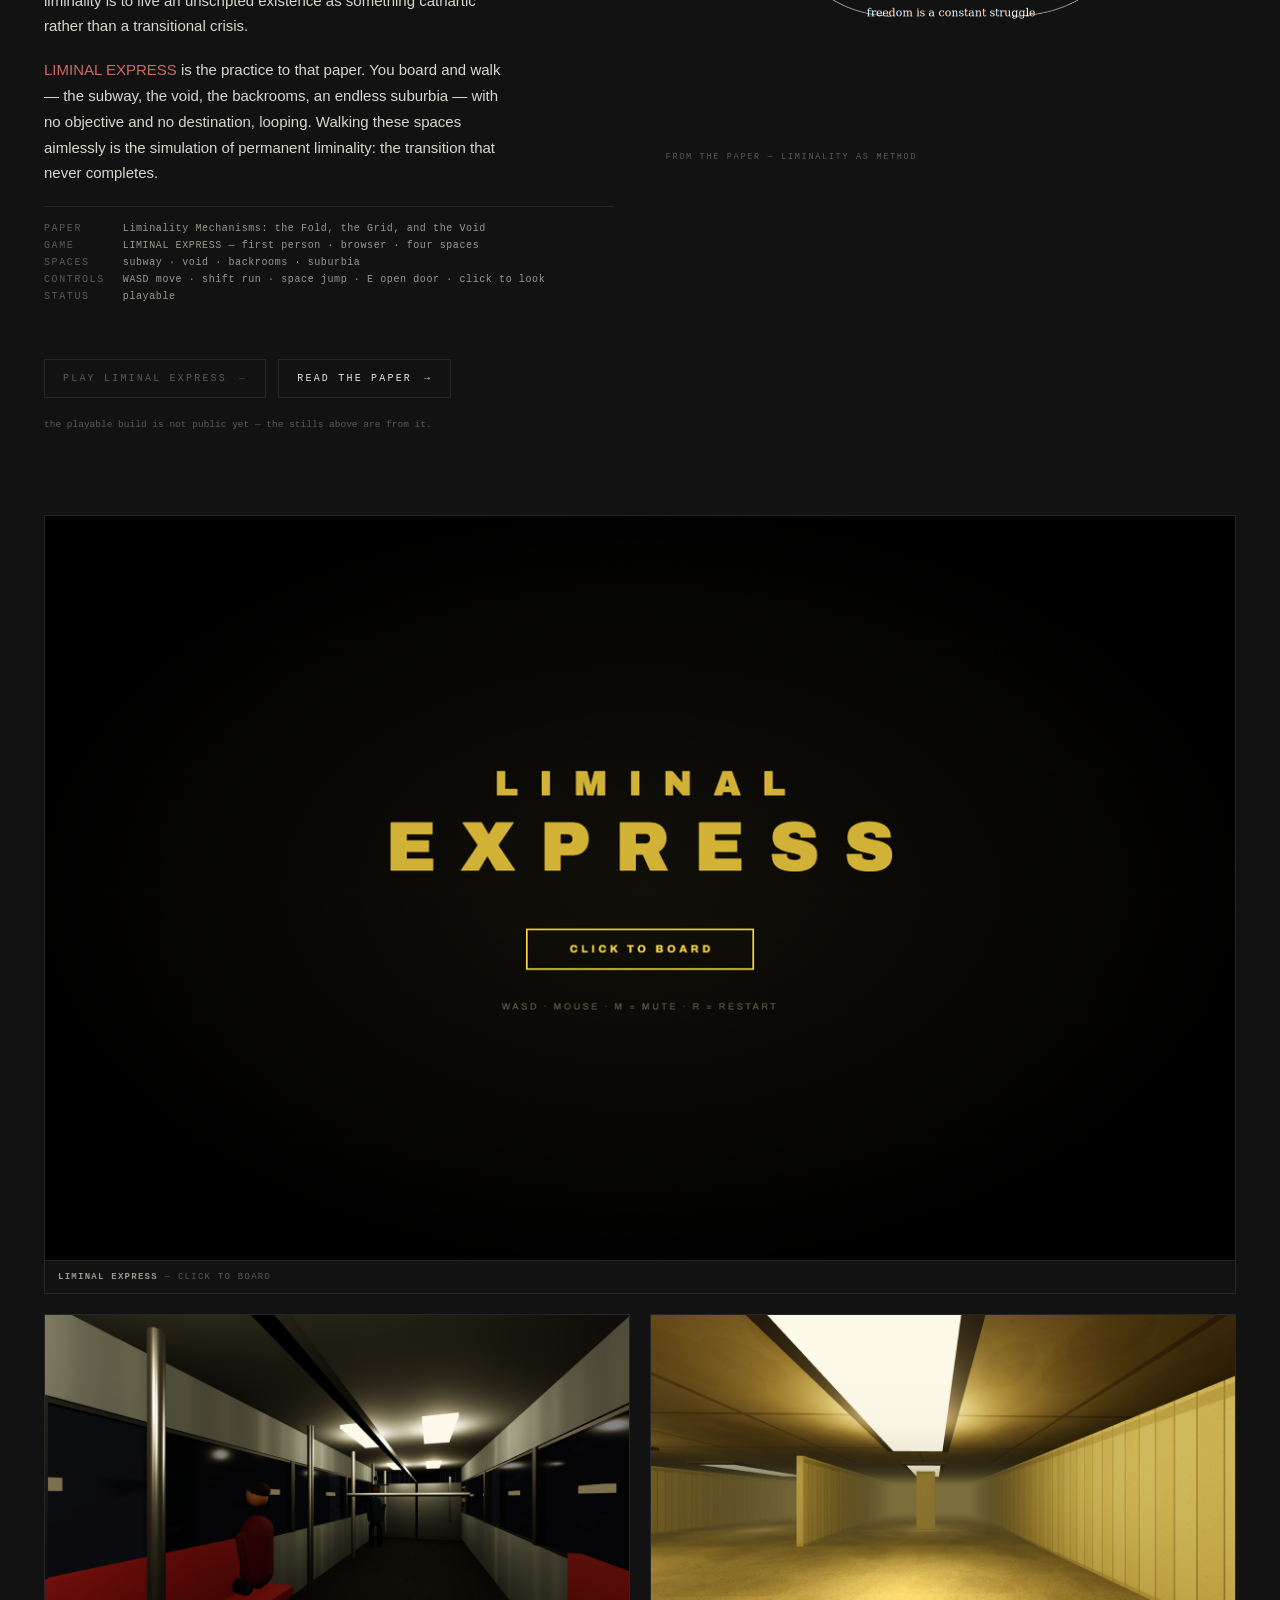
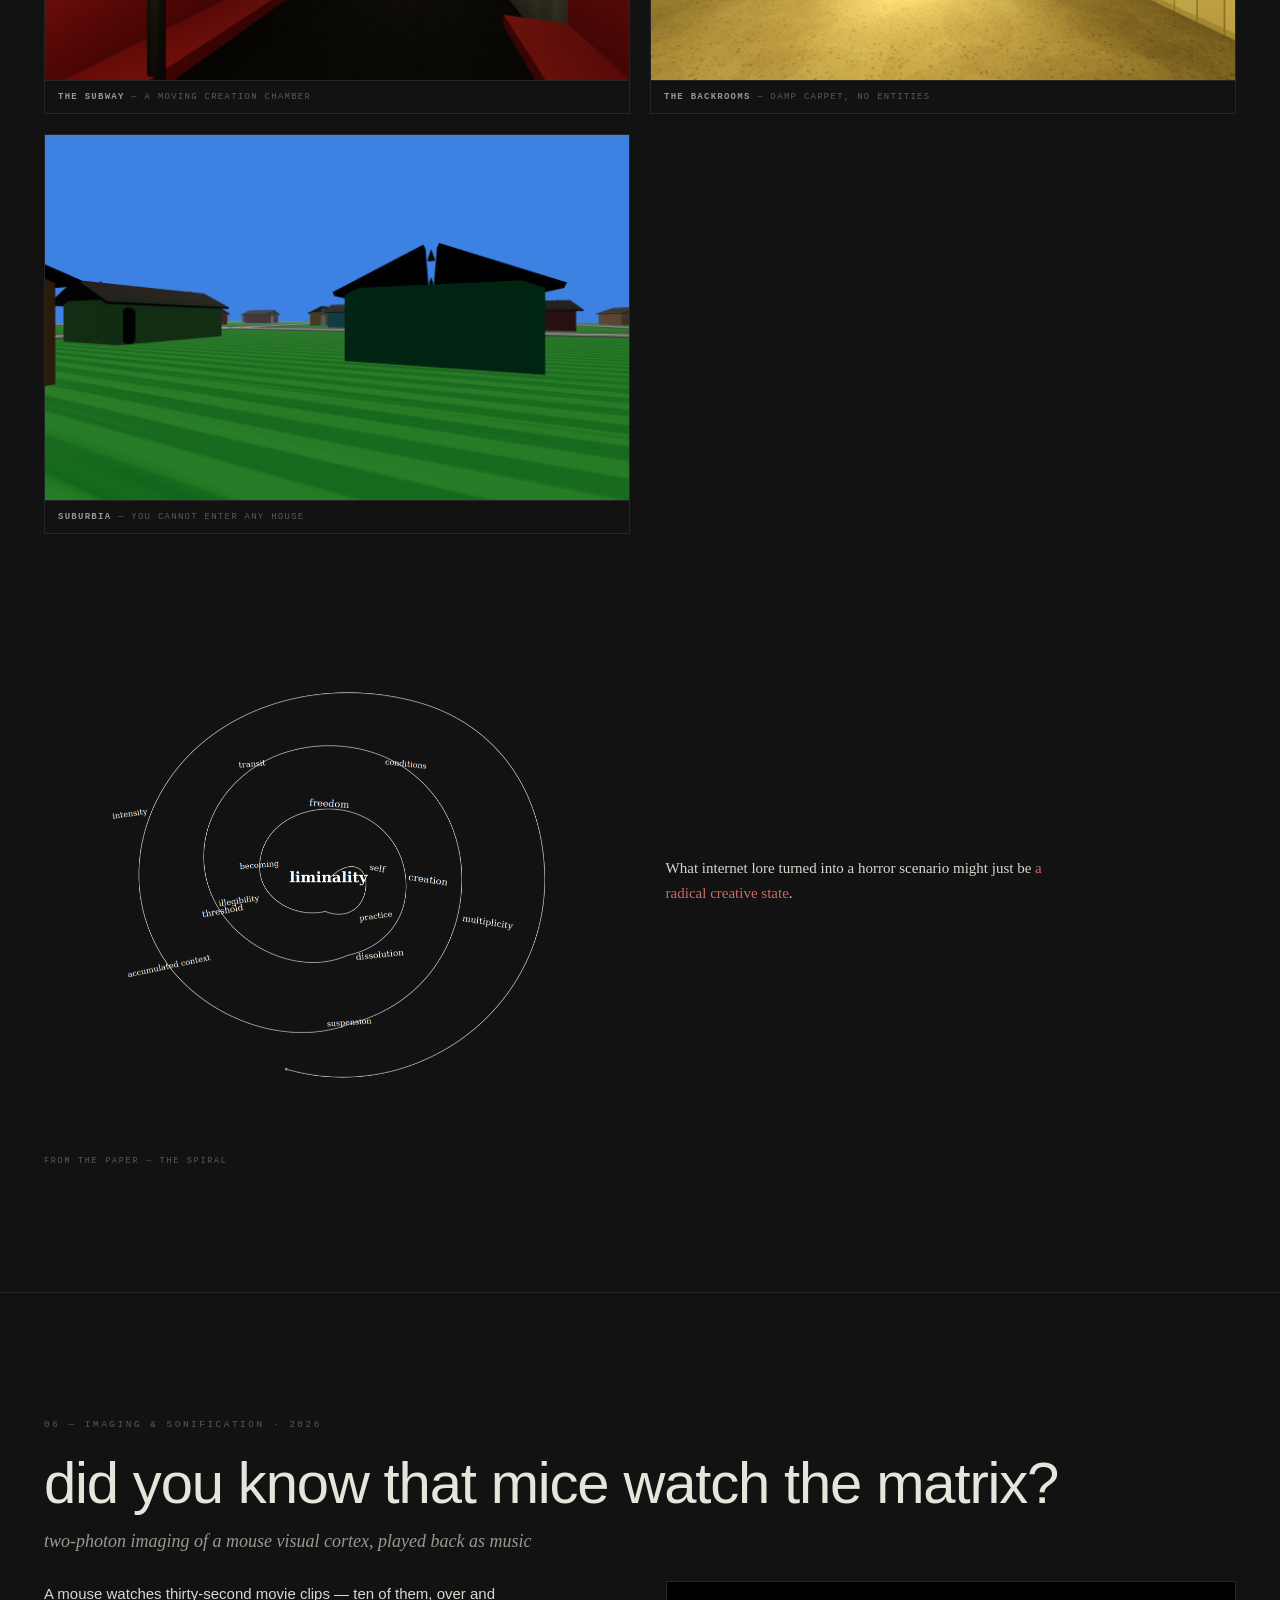
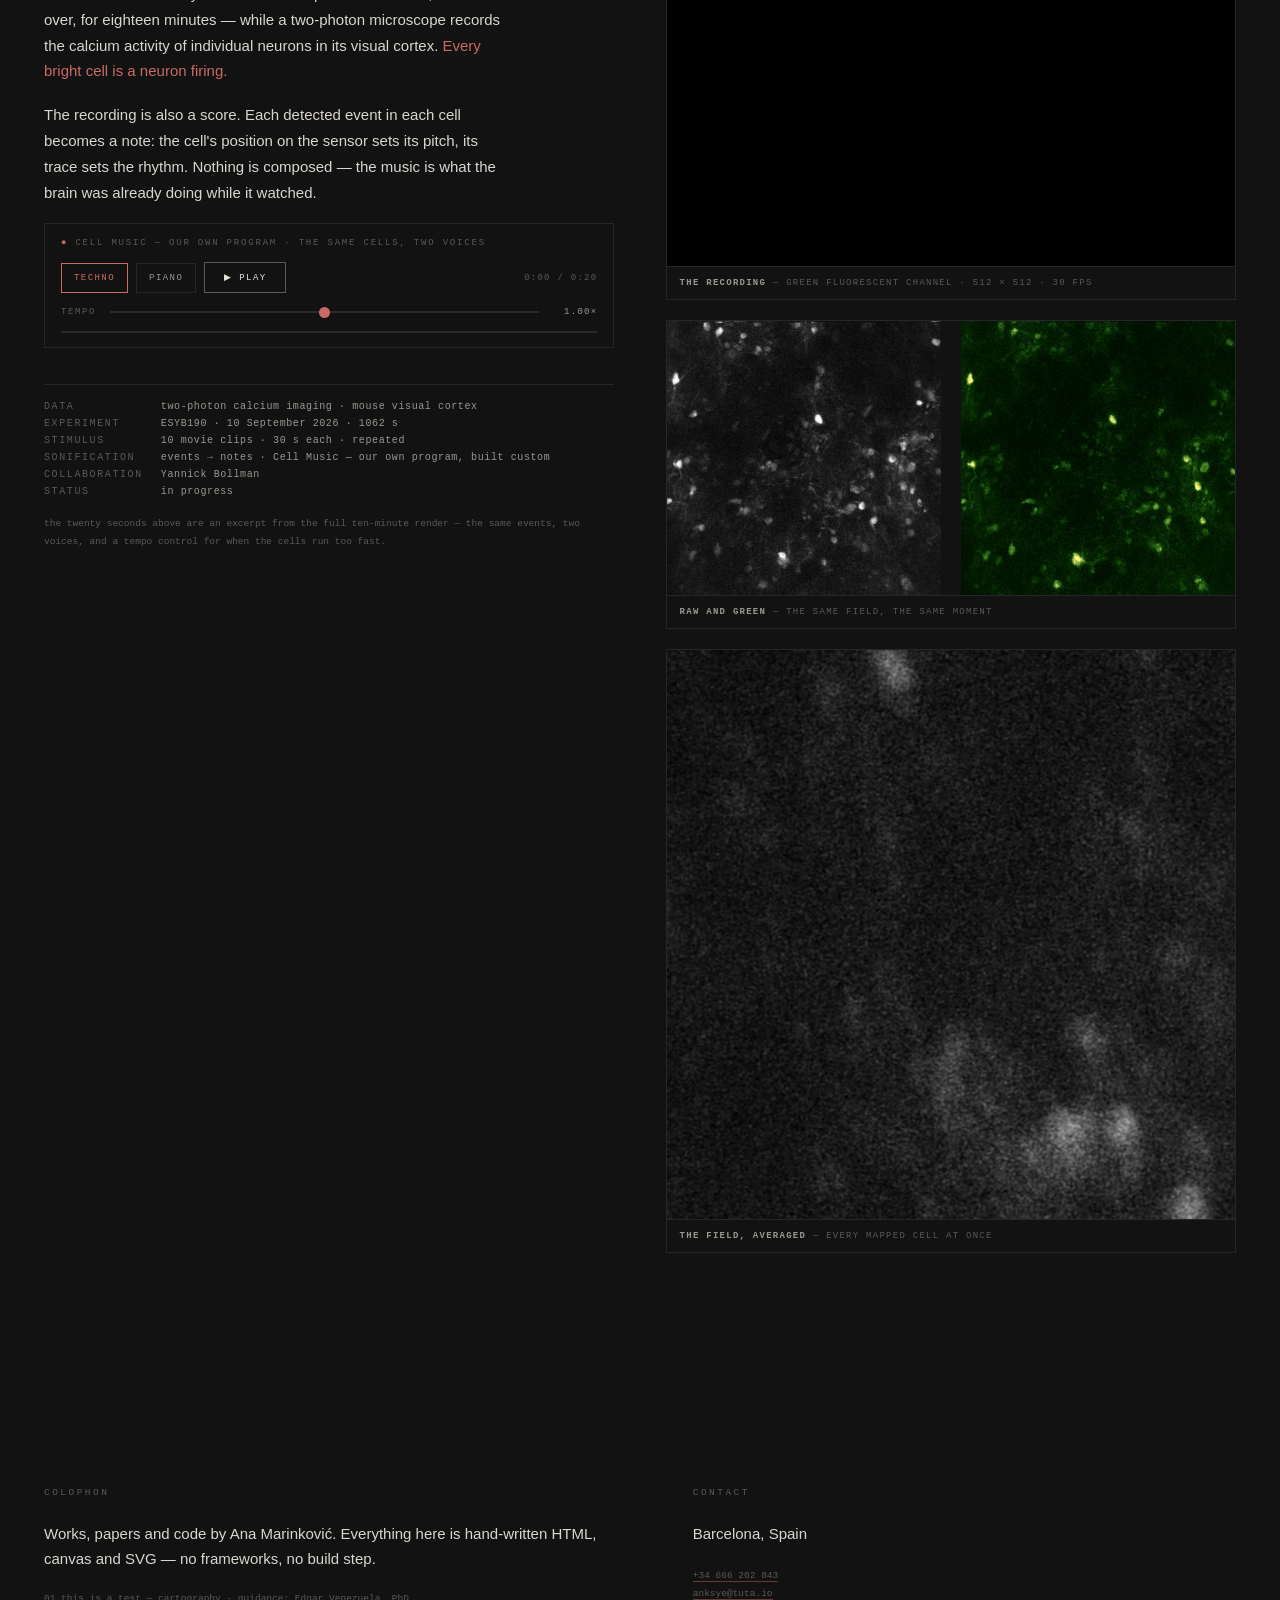
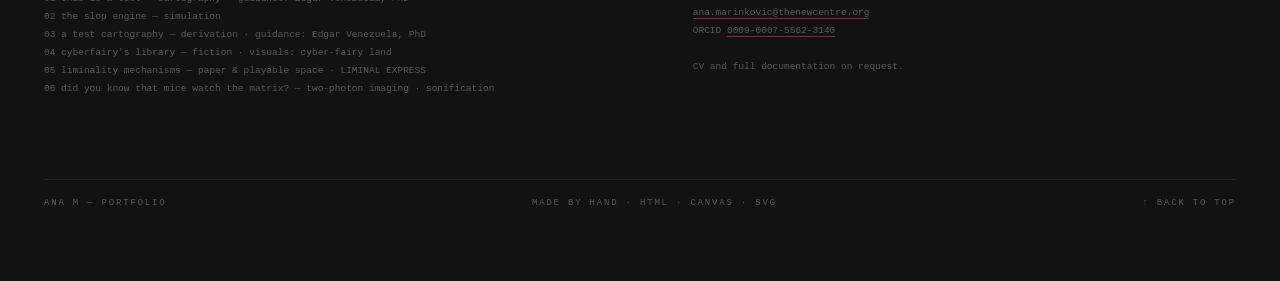
==== commit 38efe7d0: "Add cell music audio; remove Canva portfolio PDF" ====
--- a/index.html
+++ b/index.html
@@ -766,8 +766,7 @@
             </a>
           </div>
           <p class="note">
-            the playable build is not public yet — the stills above are from it. locally it runs
-            from a server: <code>ruby serve.rb</code>, then <code>127.0.0.1:5173/liminal-express.html</code>.
+            the playable build is not public yet — the stills above are from it.
           </p>
         </div>
 
@@ -909,16 +908,14 @@
           <a href="mailto:ana.marinkovic@thenewcentre.org">ana.marinkovic@thenewcentre.org</a><br>
           ORCID <a href="https://orcid.org/0009-0007-5562-3140" target="_blank" rel="noopener">0009-0007-5562-3140</a>
         </p>
-        <p class="note">
-          <a href="portfolio.pdf" target="_blank" rel="noopener">portfolio (PDF)</a> · CV and full documentation on request.
-        </p>
+        <p class="note">CV and full documentation on request.</p>
       </div>
     </div>
     <div class="wrap">
       <div class="foot">
         <span>Ana M — Portfolio</span>
         <span>made by hand · html · canvas · svg</span>
-        <a href="portfolio.pdf" target="_blank" rel="noopener">portfolio (PDF)</a> &nbsp;·&nbsp; <a href="#hero">↑ back to top</a>
+        <a href="#hero">↑ back to top</a>
       </div>
     </div>
   </section>
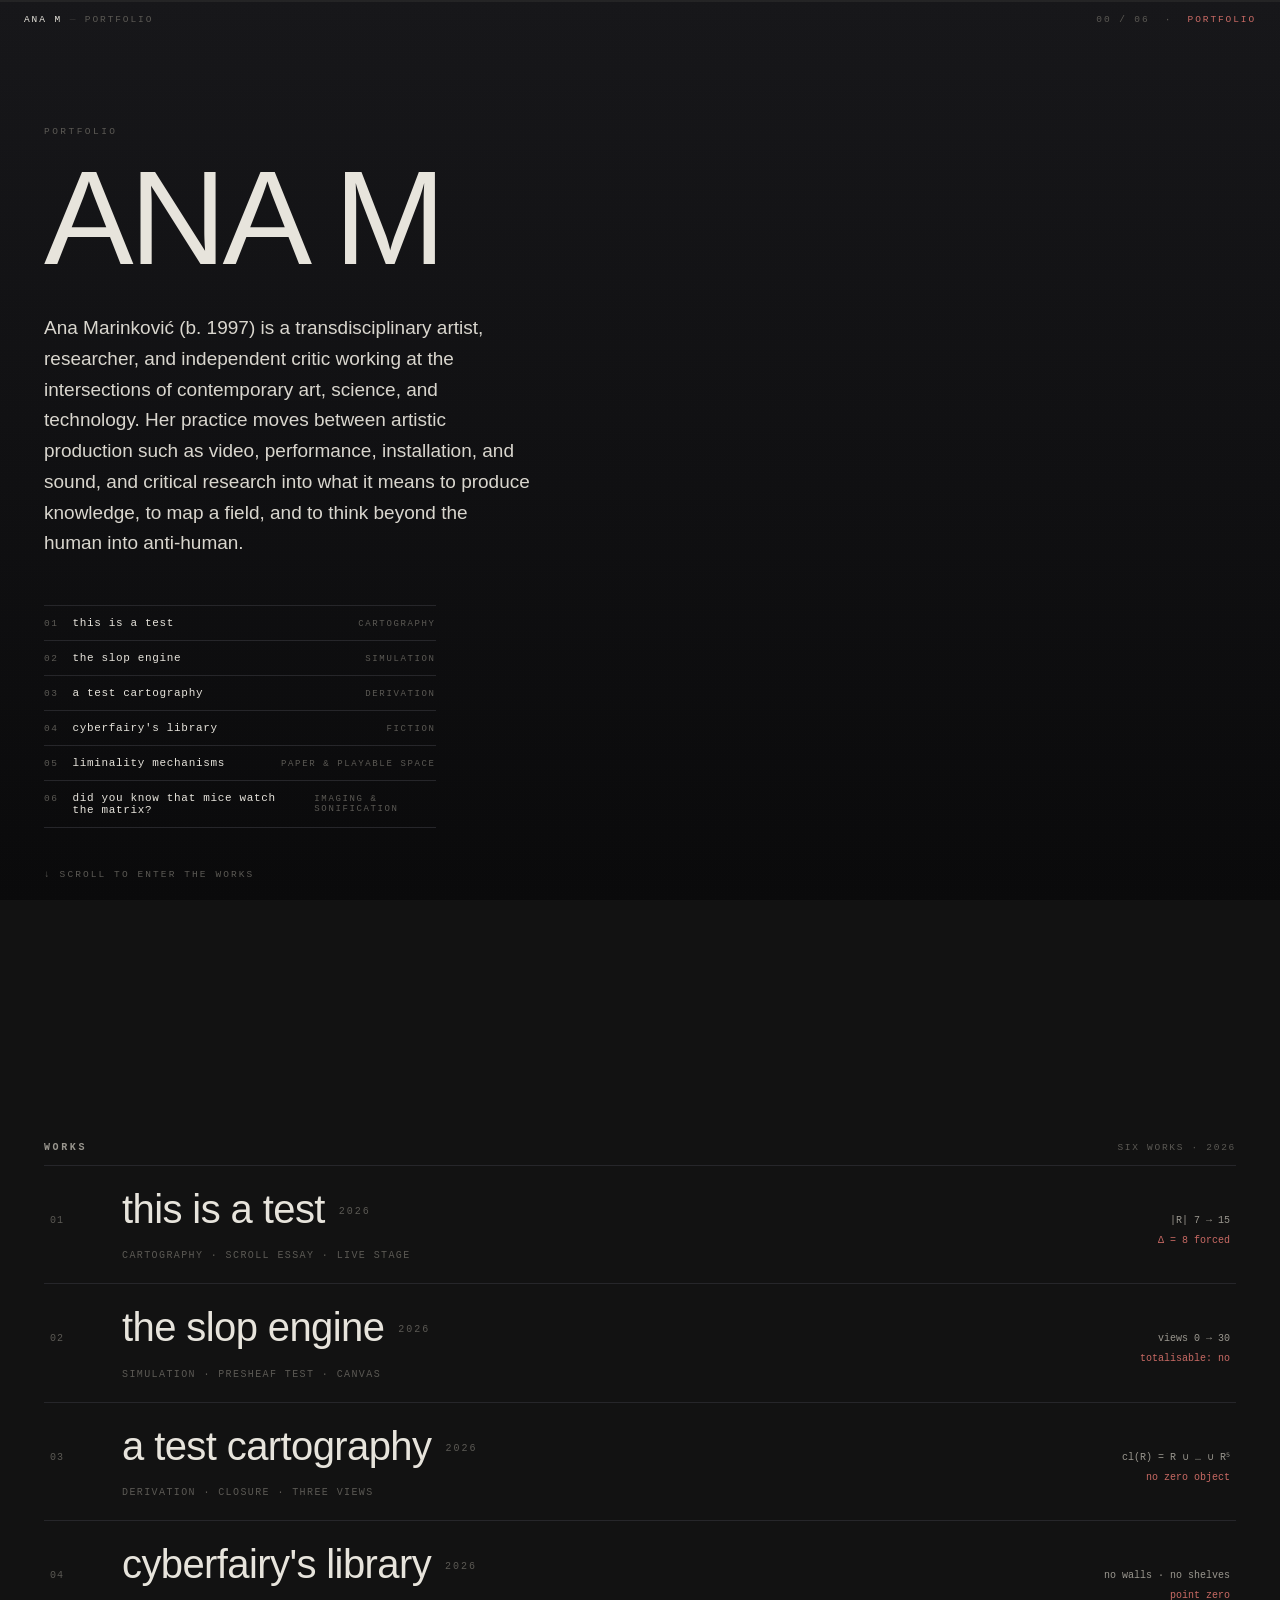
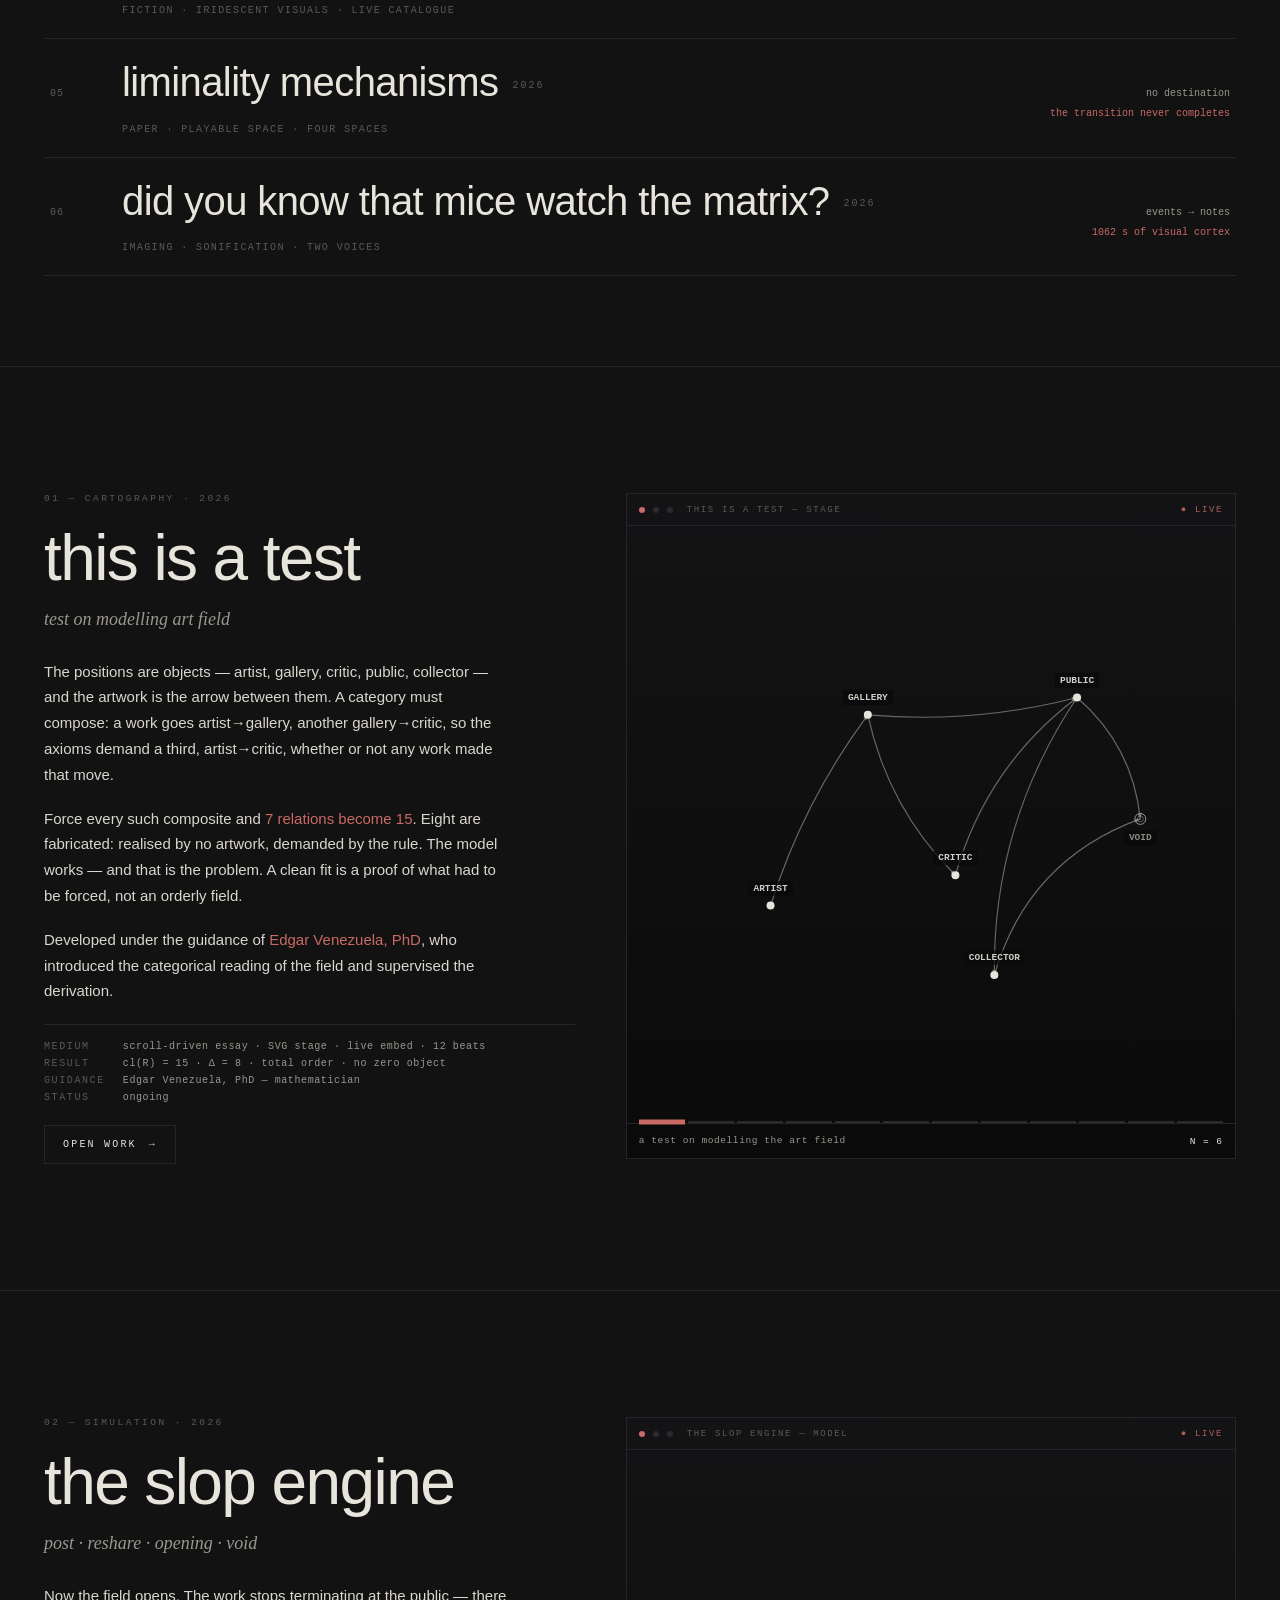
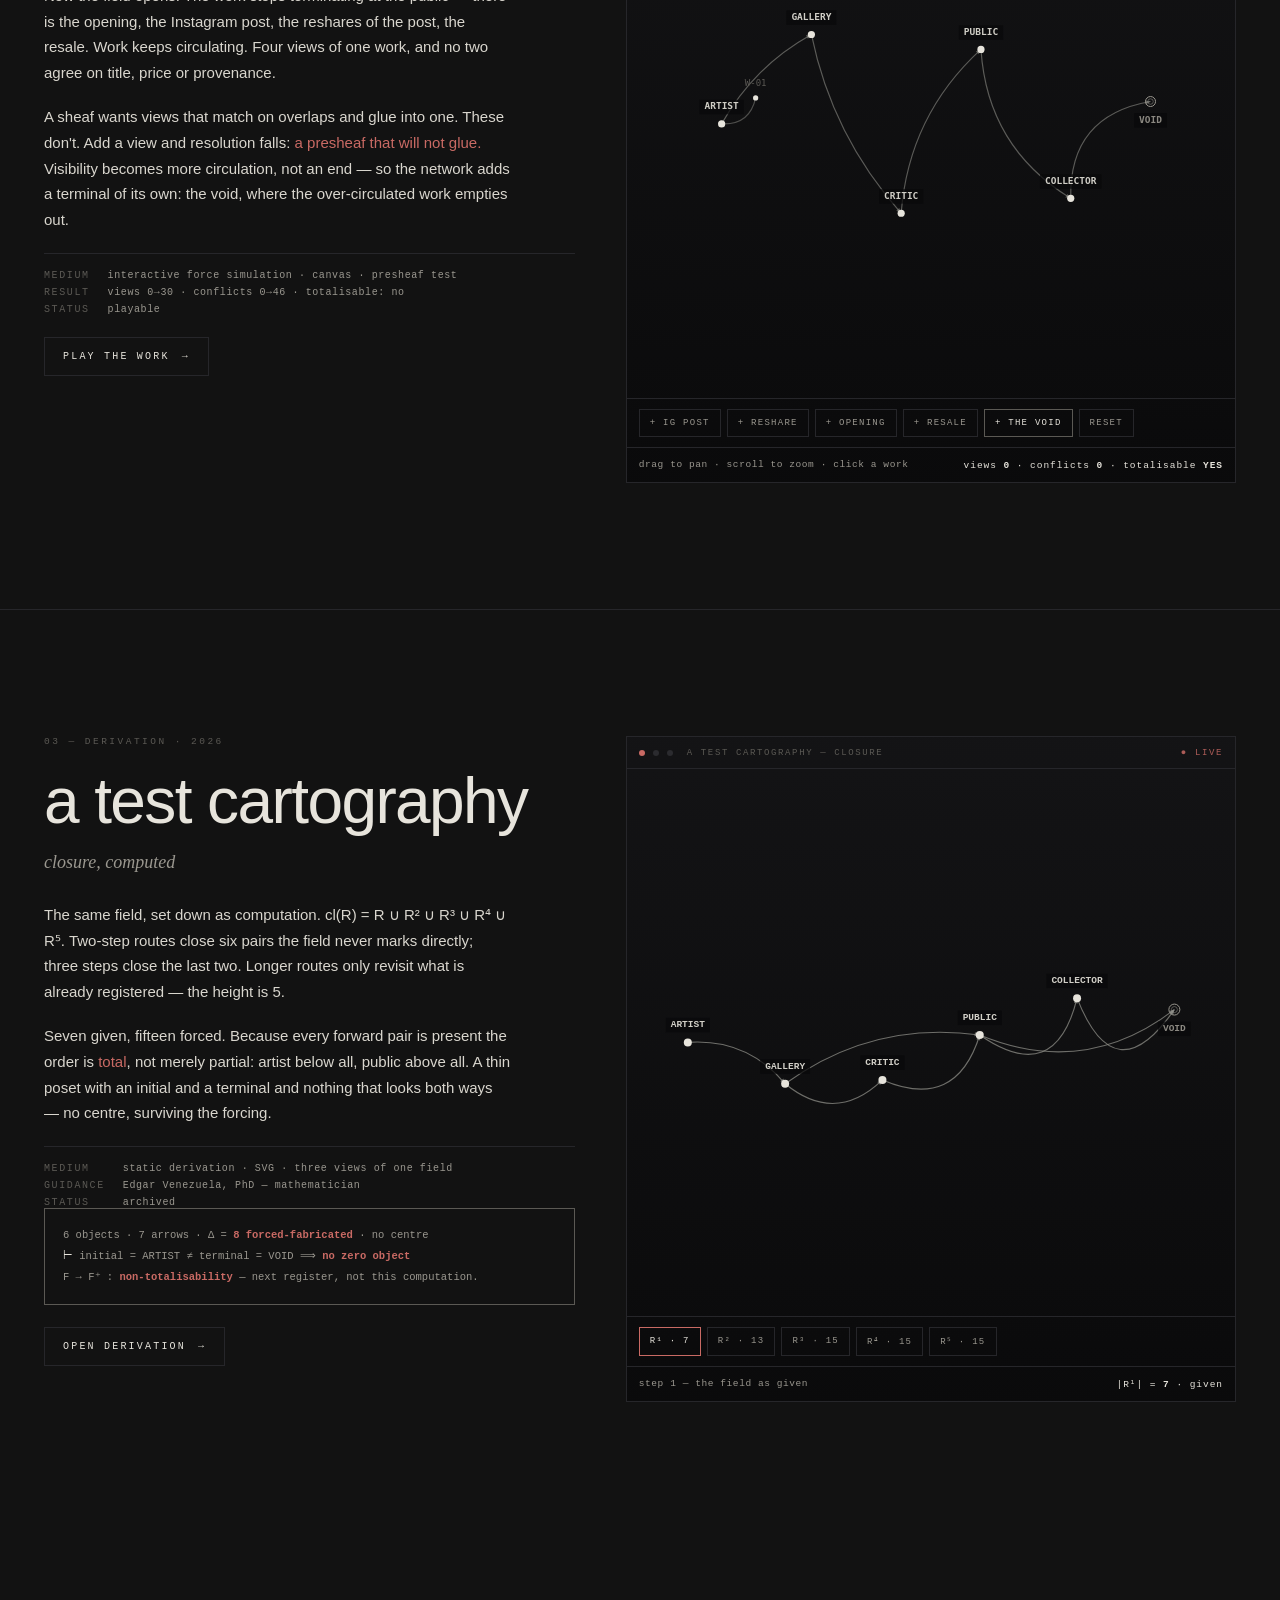
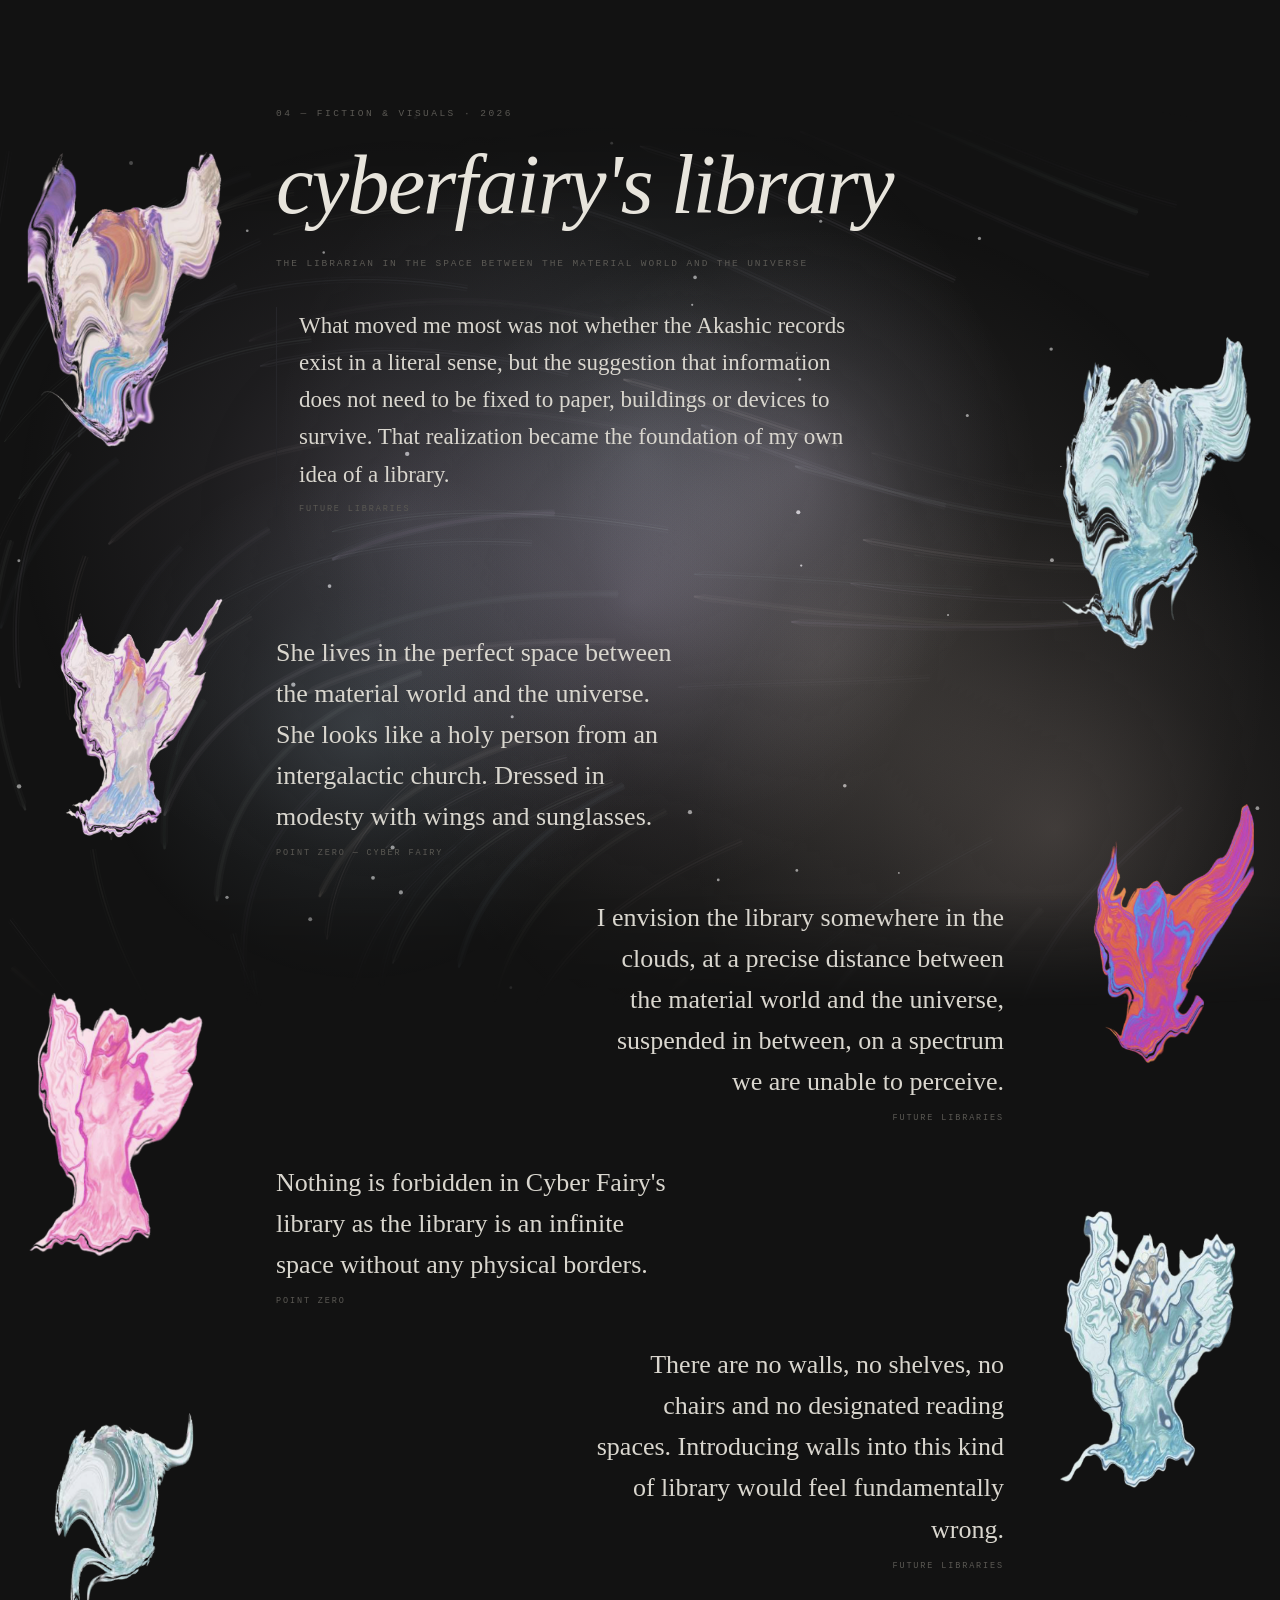
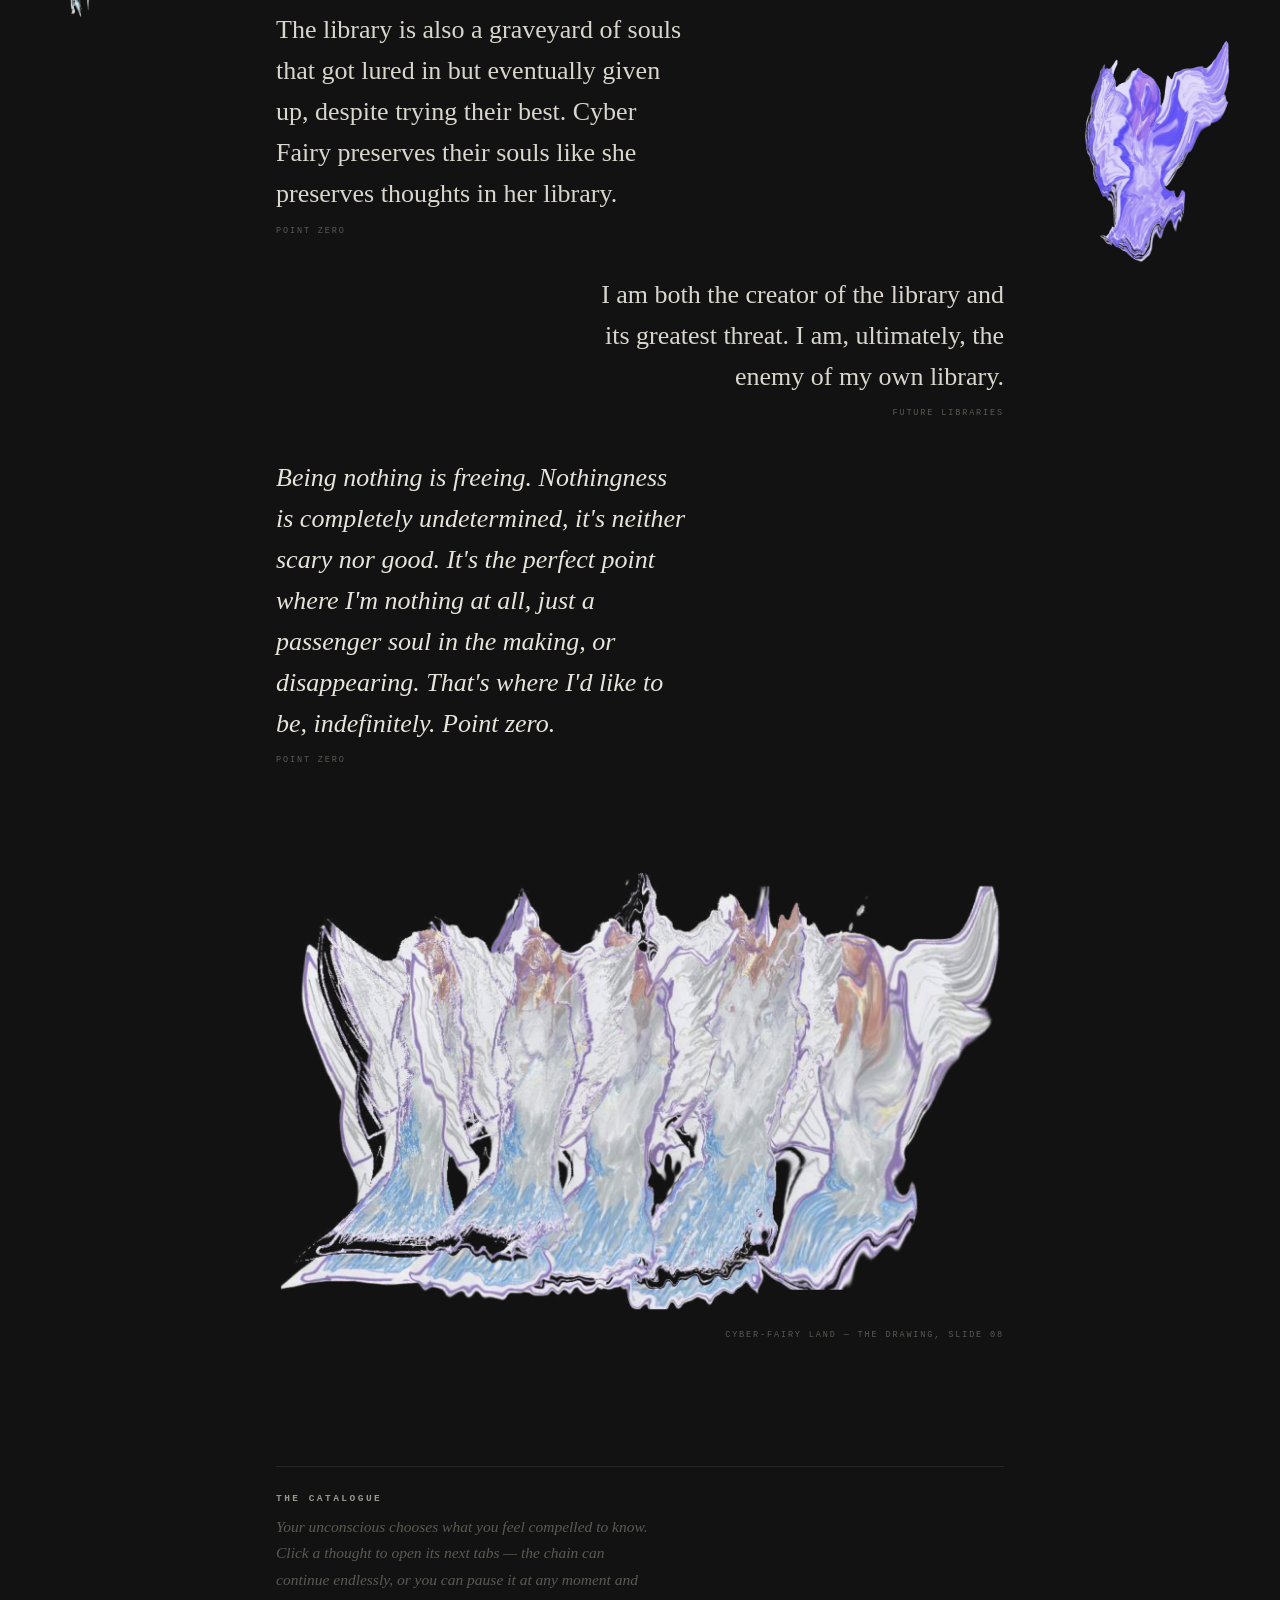
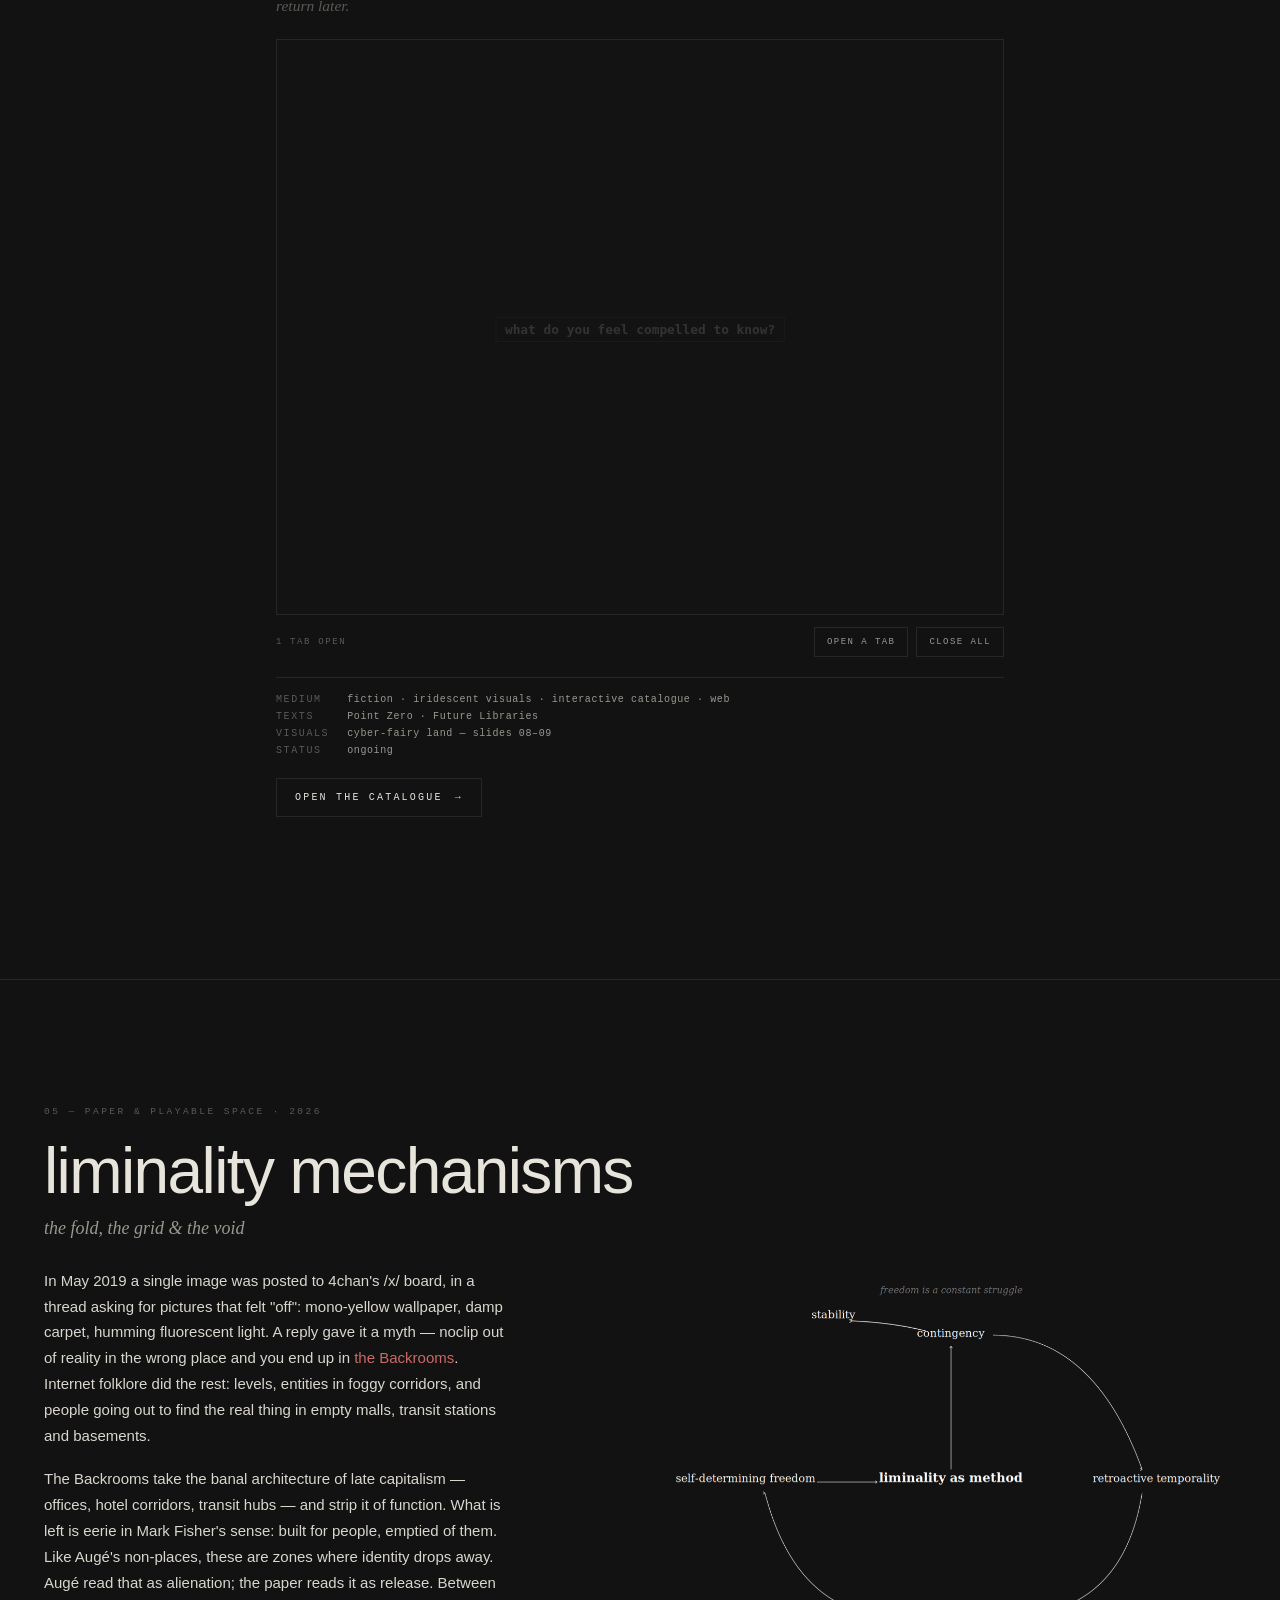
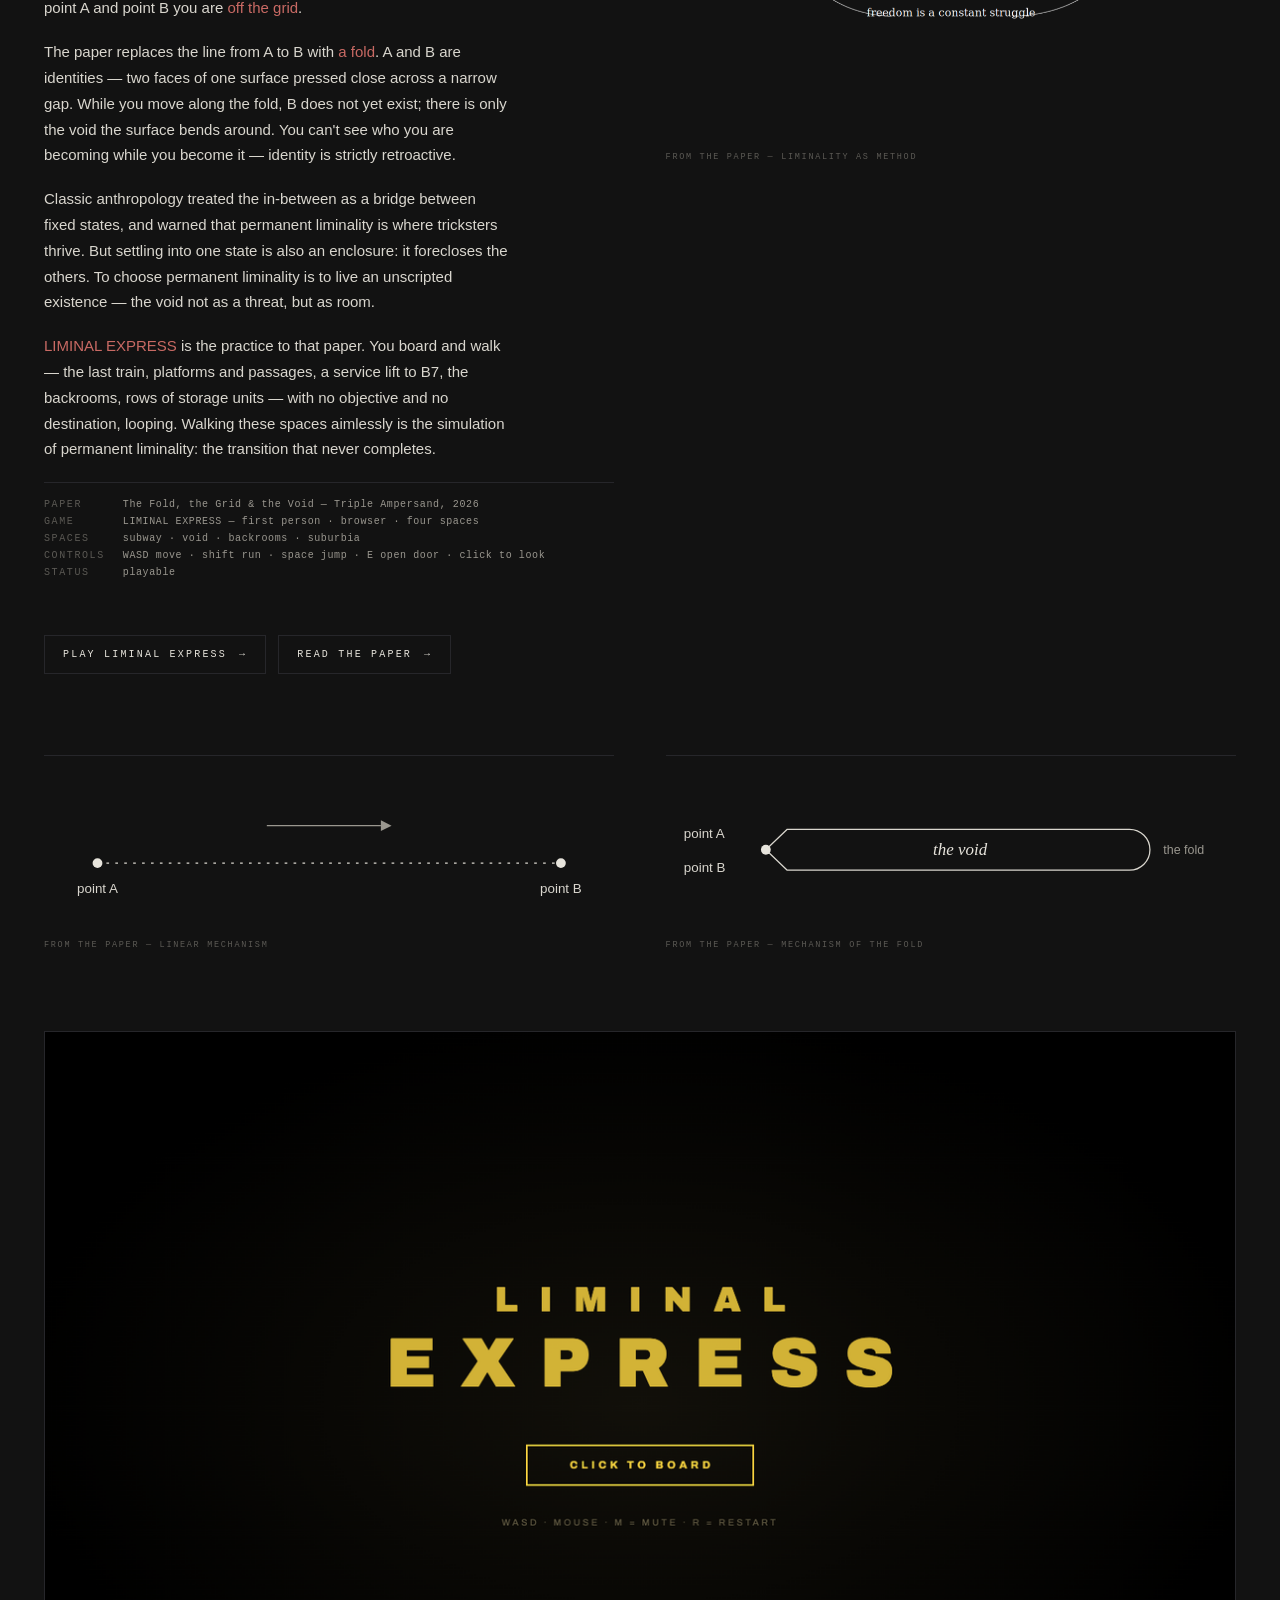
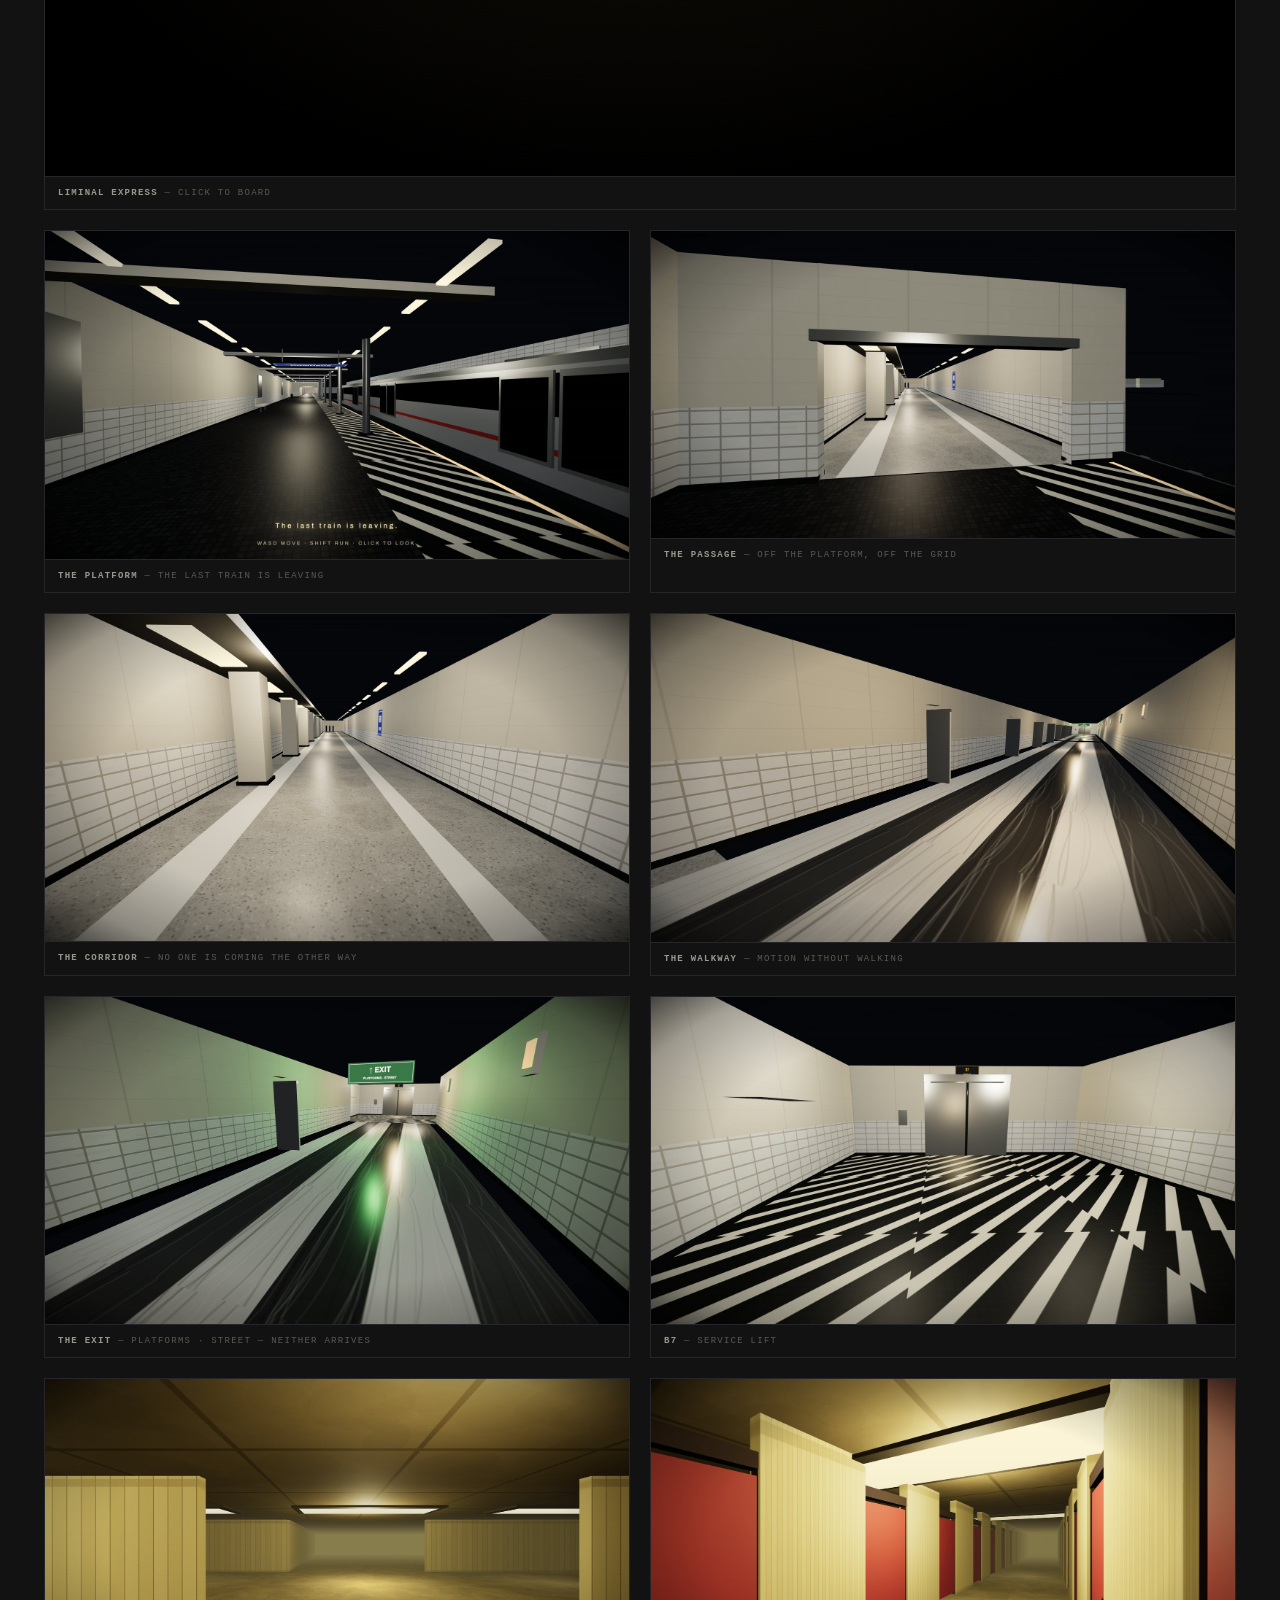
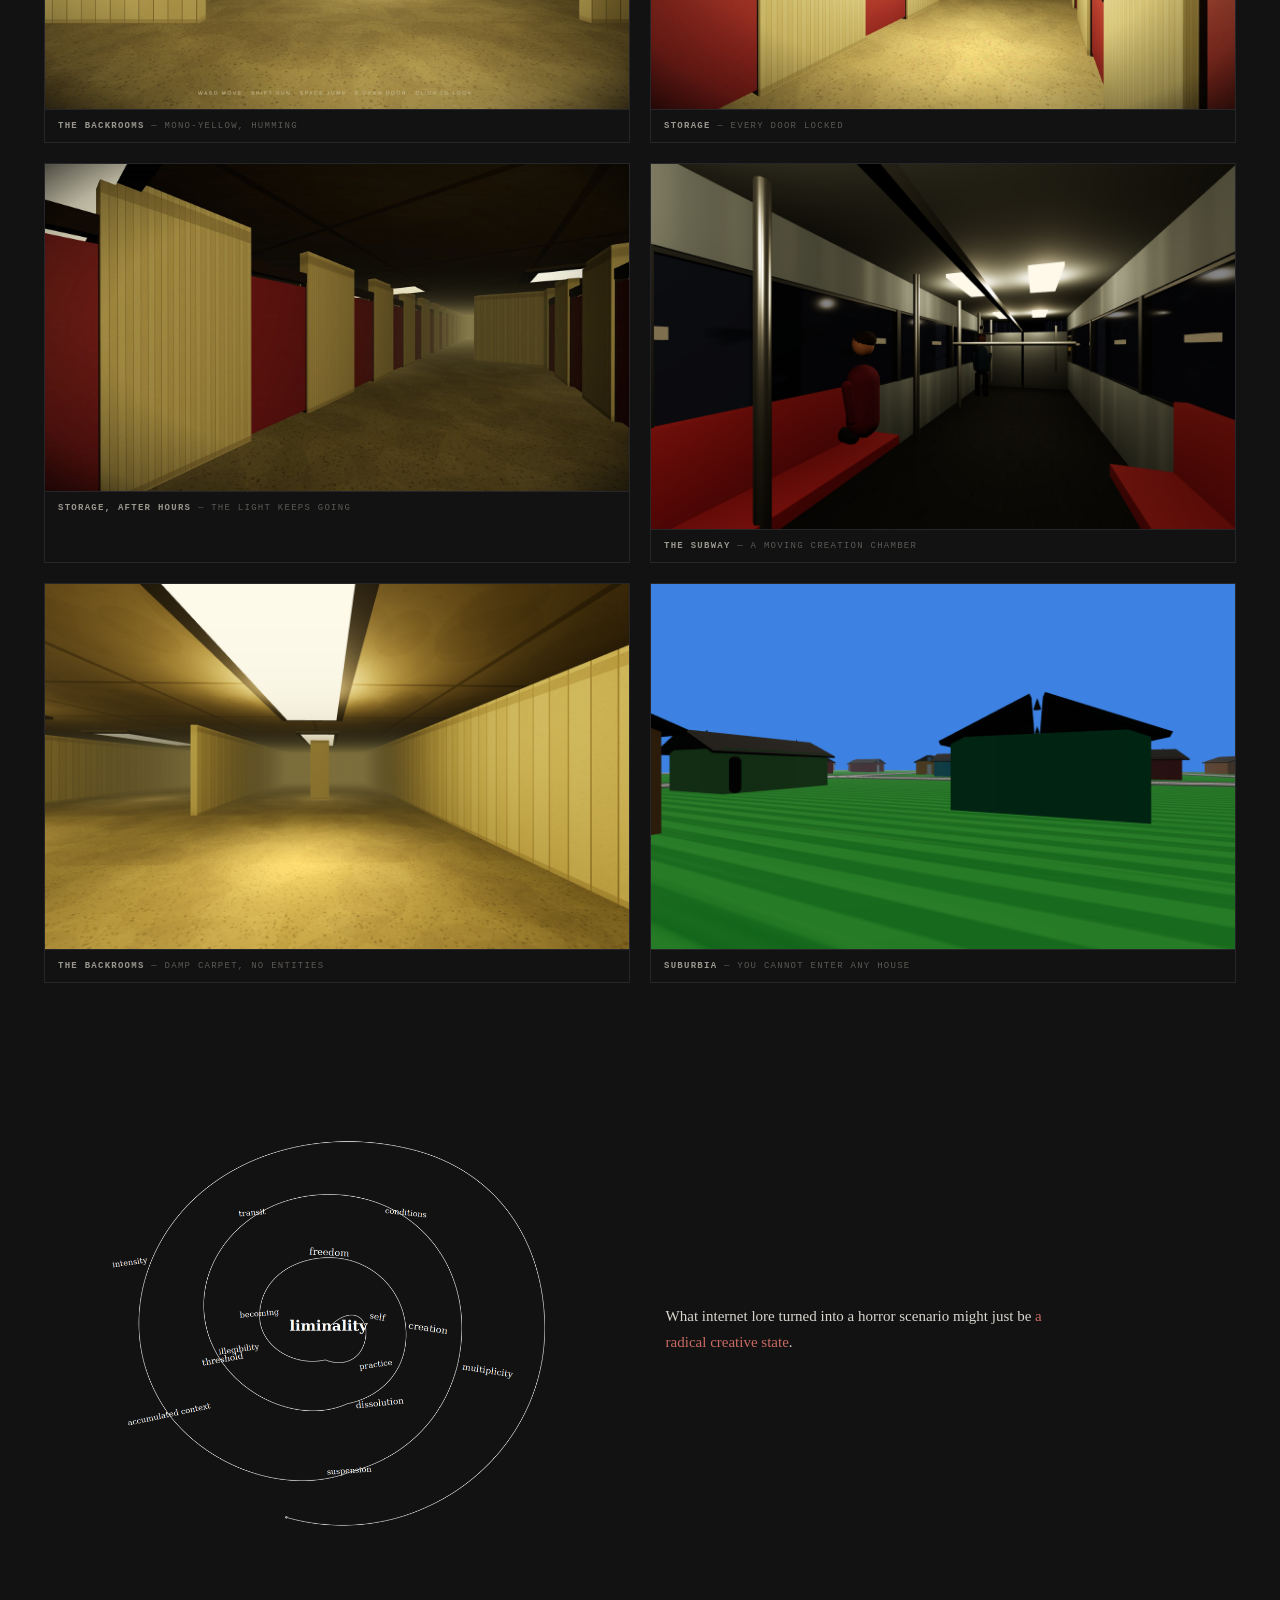
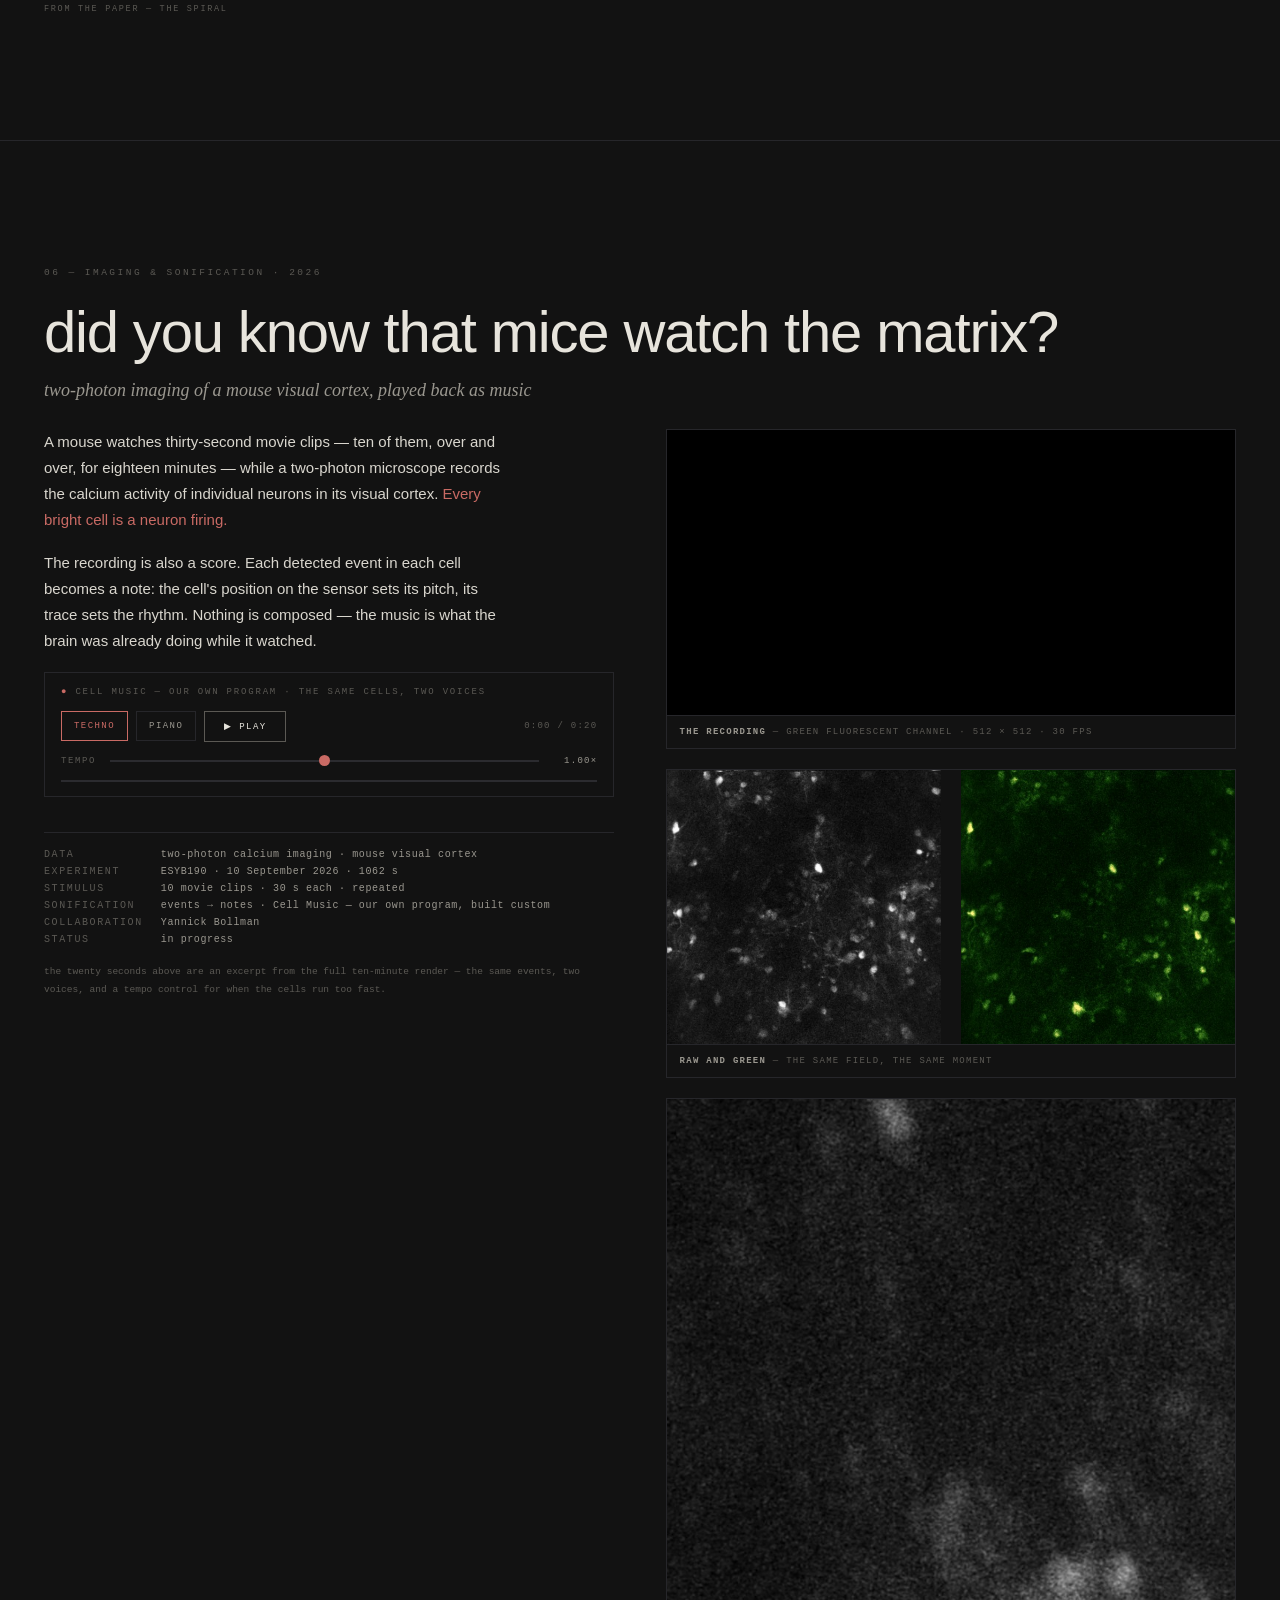
==== commit 91e50cc8: "Add files via upload" ====
--- a/index.html
+++ b/index.html
@@ -308,6 +308,13 @@
 .open.off{color:var(--dim);border-color:var(--hair);cursor:default}
 .open.off::after{display:none}
 .open.off .ar{opacity:.6}
+.mechs{display:grid;grid-template-columns:minmax(0,1fr) minmax(0,1fr);gap:clamp(24px,4vw,60px);margin:0 0 9vh}
+@media (max-width:900px){.mechs{grid-template-columns:1fr}}
+.mech{border-top:1px solid var(--hair);padding-top:18px}
+.mech svg{display:block;width:100%;height:auto;overflow:visible}
+.mech svg text{font-family:var(--sans);font-size:15px;fill:var(--soft)}
+.mech svg text.void{font-family:var(--serif);font-style:italic;font-size:19px;fill:var(--ink)}
+.mech svg text.lbl{fill:var(--mut);font-size:14px}
 .liminal code{font-family:var(--mono);font-size:.92em;color:var(--mut);background:rgba(231,228,220,.05);padding:1px 5px}
 
 /* ---------- work 06 — cell music ---------- */
@@ -725,49 +732,58 @@
     <div class="wrap">
       <p class="kick">05 — paper &amp; playable space · 2026</p>
       <h3>liminality mechanisms</h3>
-      <p class="sub">the fold, the grid, and the void</p>
+      <p class="sub">the fold, the grid &amp; the void</p>
 
       <div class="lcols">
         <div>
           <p class="body">
-            Transit cuts through striated space to open a temporary pocket of what Deleuze and
-            Guattari call smooth space. For a certain amount of time, between point A and point B,
-            you are <span class="r">off the grid</span>.
+            In May 2019 a single image was posted to 4chan's /x/ board, in a thread asking for
+            pictures that felt "off": mono-yellow wallpaper, damp carpet, humming fluorescent light.
+            A reply gave it a myth — noclip out of reality in the wrong place and you end up in
+            <span class="r">the Backrooms</span>. Internet folklore did the rest: levels, entities in
+            foggy corridors, and people going out to find the real thing in empty malls, transit
+            stations and basements.
           </p>
           <p class="body">
-            The initial intuition drags us toward the linear: you enter at A, travel a corridor,
-            exit at B as a slightly altered person. But B does not exist. There was only ever A,
-            and B is just the other side of A. You can't see who you are becoming while you become
-            it — identity is strictly retroactive.
+            The Backrooms take the banal architecture of late capitalism — offices, hotel corridors,
+            transit hubs — and strip it of function. What is left is eerie in Mark Fisher's sense:
+            built for people, emptied of them. Like Augé's non-places, these are zones where identity
+            drops away. Augé read that as alienation; the paper reads it as release. Between point A
+            and point B you are <span class="r">off the grid</span>.
           </p>
           <p class="body">
-            Classic anthropology treated the in-between as a problem to be escaped. But coming into
-            a stable position is also an enclosure: to settle into one state is to foreclose the
-            others. To choose permanent liminality is to live an unscripted existence as something
-            cathartic rather than a transitional crisis.
+            The paper replaces the line from A to B with <span class="r">a fold</span>. A and B are
+            identities — two faces of one surface pressed close across a narrow gap. While you move
+            along the fold, B does not yet exist; there is only the void the surface bends around.
+            You can't see who you are becoming while you become it — identity is strictly retroactive.
+          </p>
+          <p class="body">
+            Classic anthropology treated the in-between as a bridge between fixed states, and warned
+            that permanent liminality is where tricksters thrive. But settling into one state is also
+            an enclosure: it forecloses the others. To choose permanent liminality is to live an
+            unscripted existence — the void not as a threat, but as room.
           </p>
           <p class="body">
             <span class="r">LIMINAL EXPRESS</span> is the practice to that paper. You board and walk —
-            the subway, the void, the backrooms, an endless suburbia — with no objective and no
-            destination, looping. Walking these spaces aimlessly is the simulation of permanent
-            liminality: the transition that never completes.
+            the last train, platforms and passages, a service lift to B7, the backrooms, rows of storage
+            units — with no objective and no destination, looping. Walking these spaces aimlessly is the
+            simulation of permanent liminality: the transition that never completes.
           </p>
           <dl class="spec">
-            <dt>paper</dt><dd>Liminality Mechanisms: the Fold, the Grid, and the Void</dd>
+            <dt>paper</dt><dd>The Fold, the Grid &amp; the Void — Triple Ampersand, 2026</dd>
             <dt>game</dt><dd>LIMINAL EXPRESS — first person · browser · four spaces</dd>
             <dt>spaces</dt><dd>subway · void · backrooms · suburbia</dd>
             <dt>controls</dt><dd>WASD move · shift run · space jump · E open door · click to look</dd>
             <dt>status</dt><dd>playable</dd>
           </dl>
           <div class="lactions">
-            <span class="open off"><span>play liminal express</span><span class="ar">—</span></span>
-            <a class="open" href="liminality-mechanisms.pdf" target="_blank" rel="noopener">
+            <a class="open" href="https://anksyee.github.io/liminal-express/" target="_blank" rel="noopener">
+              <span>play liminal express</span><span class="ar">→</span>
+            </a>
+            <a class="open" href="https://tripleampersand.org/the-fold-the-grid-the-void/" target="_blank" rel="noopener">
               <span>read the paper</span><span class="ar">→</span>
             </a>
           </div>
-          <p class="note">
-            the playable build is not public yet — the stills above are from it.
-          </p>
         </div>
 
         <figure class="lfig">
@@ -776,10 +792,72 @@
         </figure>
       </div>
 
+      <div class="mechs">
+        <figure class="lfig mech">
+          <svg viewBox="0 0 640 170" role="img" aria-label="Diagram: linear mechanism — point A to point B along a dotted line">
+            <line x1="250" y1="58" x2="378" y2="58" stroke="var(--mut)" stroke-width="1.4"/>
+            <path d="M378 52 L390 58 L378 64 Z" fill="var(--mut)"/>
+            <line x1="60" y1="100" x2="580" y2="100" stroke="var(--soft)" stroke-width="1.4" stroke-dasharray="3 7"/>
+            <circle cx="60" cy="100" r="5.5" fill="var(--ink)"/>
+            <circle cx="580" cy="100" r="5.5" fill="var(--ink)"/>
+            <text x="60" y="134" text-anchor="middle">point A</text>
+            <text x="580" y="134" text-anchor="middle">point B</text>
+          </svg>
+          <figcaption>from the paper — linear mechanism</figcaption>
+        </figure>
+        <figure class="lfig mech">
+          <svg viewBox="0 0 640 170" role="img" aria-label="Diagram: mechanism of the fold — point A and point B as two faces of one surface folded around the void">
+            <path d="M112 85 L136 62 H520 A23 23 0 0 1 520 108 H136 Z" fill="none" stroke="var(--soft)" stroke-width="1.4" stroke-linejoin="round"/>
+            <circle cx="112" cy="85" r="5.5" fill="var(--ink)"/>
+            <text x="20" y="72">point A</text>
+            <text x="20" y="110">point B</text>
+            <text x="330" y="91" text-anchor="middle" class="void">the void</text>
+            <text x="558" y="90" class="lbl">the fold</text>
+          </svg>
+          <figcaption>from the paper — mechanism of the fold</figcaption>
+        </figure>
+      </div>
+
       <div class="spaces">
         <figure class="space s1">
           <img src="game-title.png" alt="LIMINAL EXPRESS title screen — click to board">
           <figcaption><b>liminal express</b> — click to board</figcaption>
+        </figure>
+        <figure class="space">
+          <img src="game-platform.jpg" alt="The last train is leaving: an empty platform, a waiting train, zigzag tactile strips" loading="lazy">
+          <figcaption><b>the platform</b> — the last train is leaving</figcaption>
+        </figure>
+        <figure class="space">
+          <img src="game-passage.jpg" alt="A tiled passage entrance off the platform, a long corridor of columns behind it" loading="lazy">
+          <figcaption><b>the passage</b> — off the platform, off the grid</figcaption>
+        </figure>
+        <figure class="space">
+          <img src="game-corridor.jpg" alt="Long terrazzo corridor, white tiles, columns, a blue sign far down the wall" loading="lazy">
+          <figcaption><b>the corridor</b> — no one is coming the other way</figcaption>
+        </figure>
+        <figure class="space">
+          <img src="game-walkway.jpg" alt="A moving walkway between beige tiled walls, grey doors, an exit sign far ahead" loading="lazy">
+          <figcaption><b>the walkway</b> — motion without walking</figcaption>
+        </figure>
+        <figure class="space">
+          <img src="game-exit.jpg" alt="Green-lit corridor toward an EXIT sign: platforms · street, a lift at the end" loading="lazy">
+          <figcaption><b>the exit</b> — platforms · street — neither arrives</figcaption>
+        </figure>
+        <figure class="space">
+          <img src="game-service-lift.jpg" alt="Service lift at level B7, zigzag black and white floor, a slit in the wall" loading="lazy">
+          <figcaption><b>B7</b> — service lift</figcaption>
+        </figure>
+        <figure class="space">
+          <img src="game-backrooms-hall.jpg" alt="Mono-yellow backrooms hall, fluorescent panels, fog at the far end" loading="lazy">
+          <figcaption><b>the backrooms</b> — mono-yellow, humming</figcaption>
+        </figure>
+        <figure class="space">
+          <img src="game-storage.jpg" alt="Rows of red storage unit doors between ribbed yellow walls" loading="lazy">
+          <figcaption><b>storage</b> — every door locked</figcaption>
+        </figure>
+        <figure class="space">
+          <img src="game-storage-dark.jpg" alt="Dim storage corridor, red doors, the far end lost in fog" loading="lazy">
+          <figcaption><b>storage, after hours</b> — the light keeps going</figcaption>
         </figure>
         <figure class="space">
           <img src="game-subway.png" alt="Inside the subway car: red seats, chrome poles, black windows, ceiling lights">
@@ -884,10 +962,6 @@
     <div class="wrap cgrid">
       <div>
         <p class="kick">colophon</p>
-        <p class="body" style="font-size:15px;line-height:1.72;color:var(--soft);margin:0">
-          Works, papers and code by Ana Marinković.
-          Everything here is hand-written HTML, canvas and SVG — no frameworks, no build step.
-        </p>
         <p class="note">
           01 this is a test — cartography · guidance: Edgar Venezuela, PhD<br>
           02 the slop engine — simulation<br>
